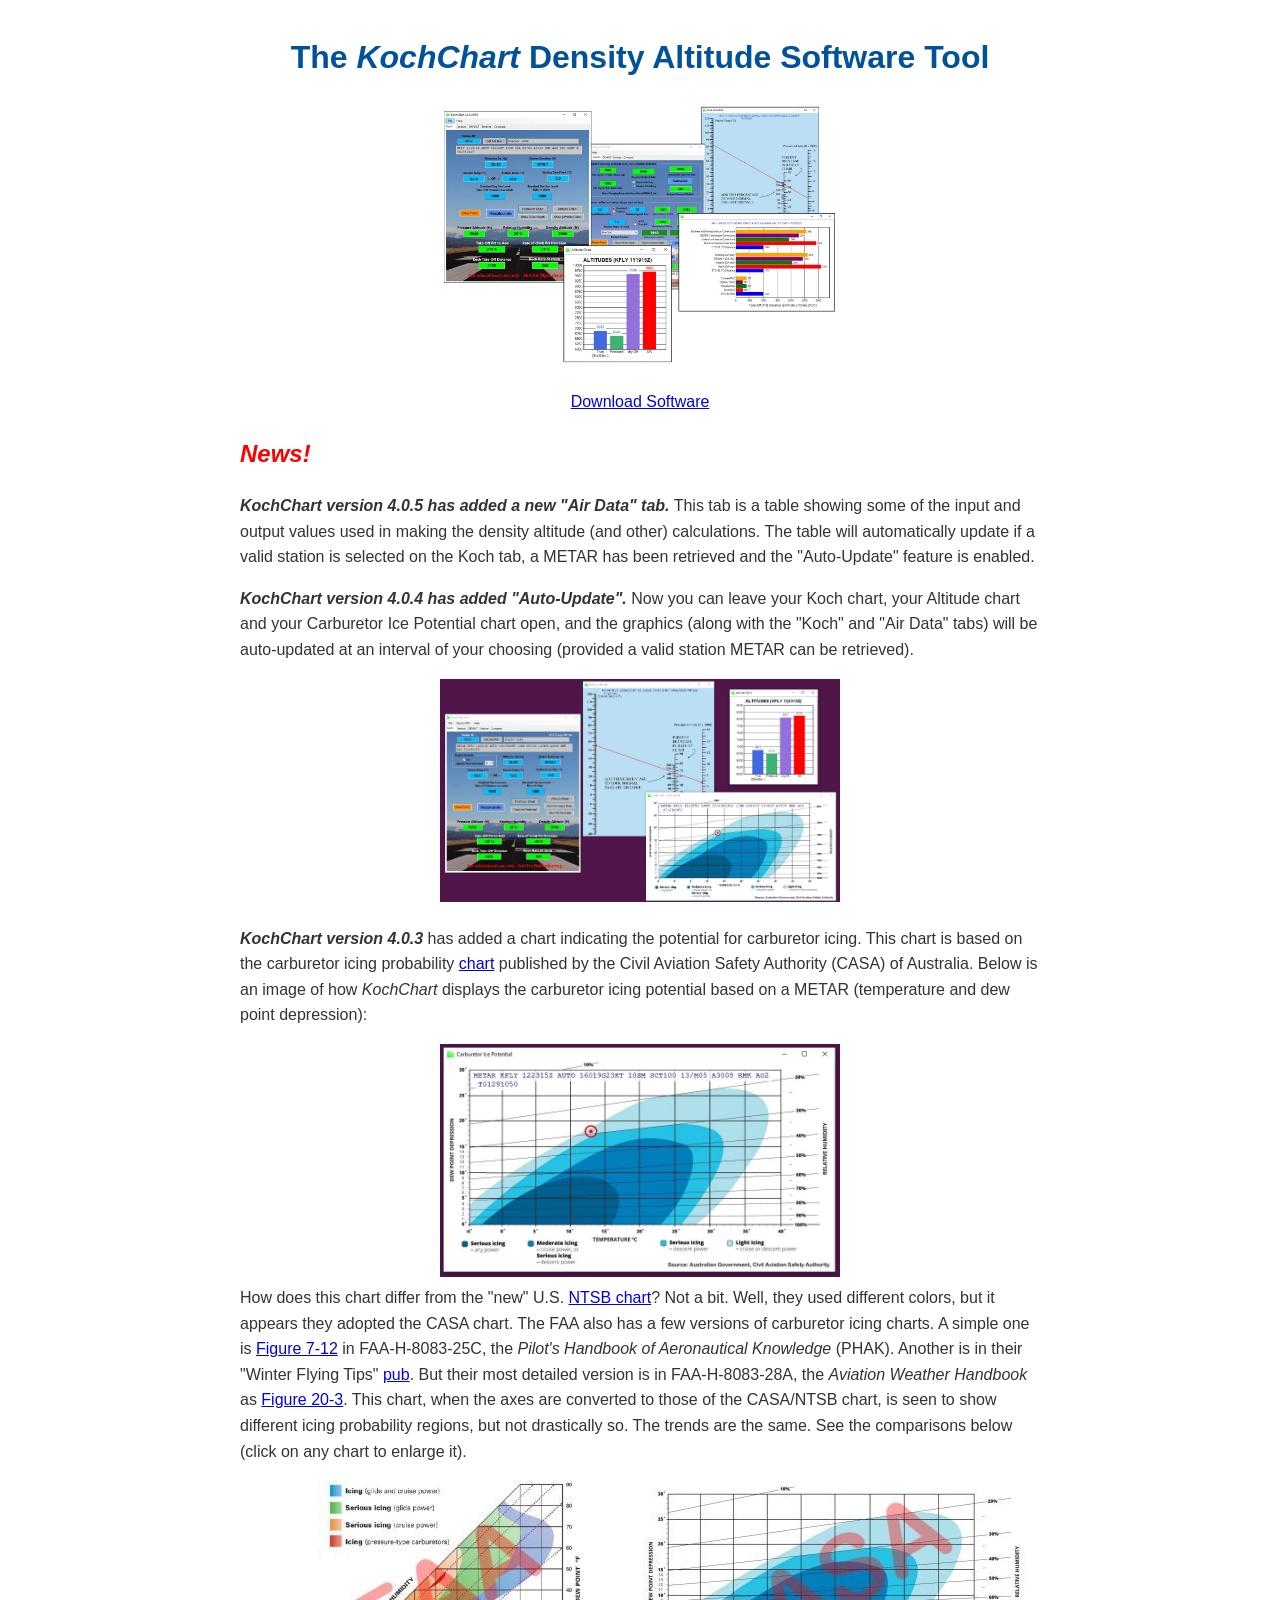
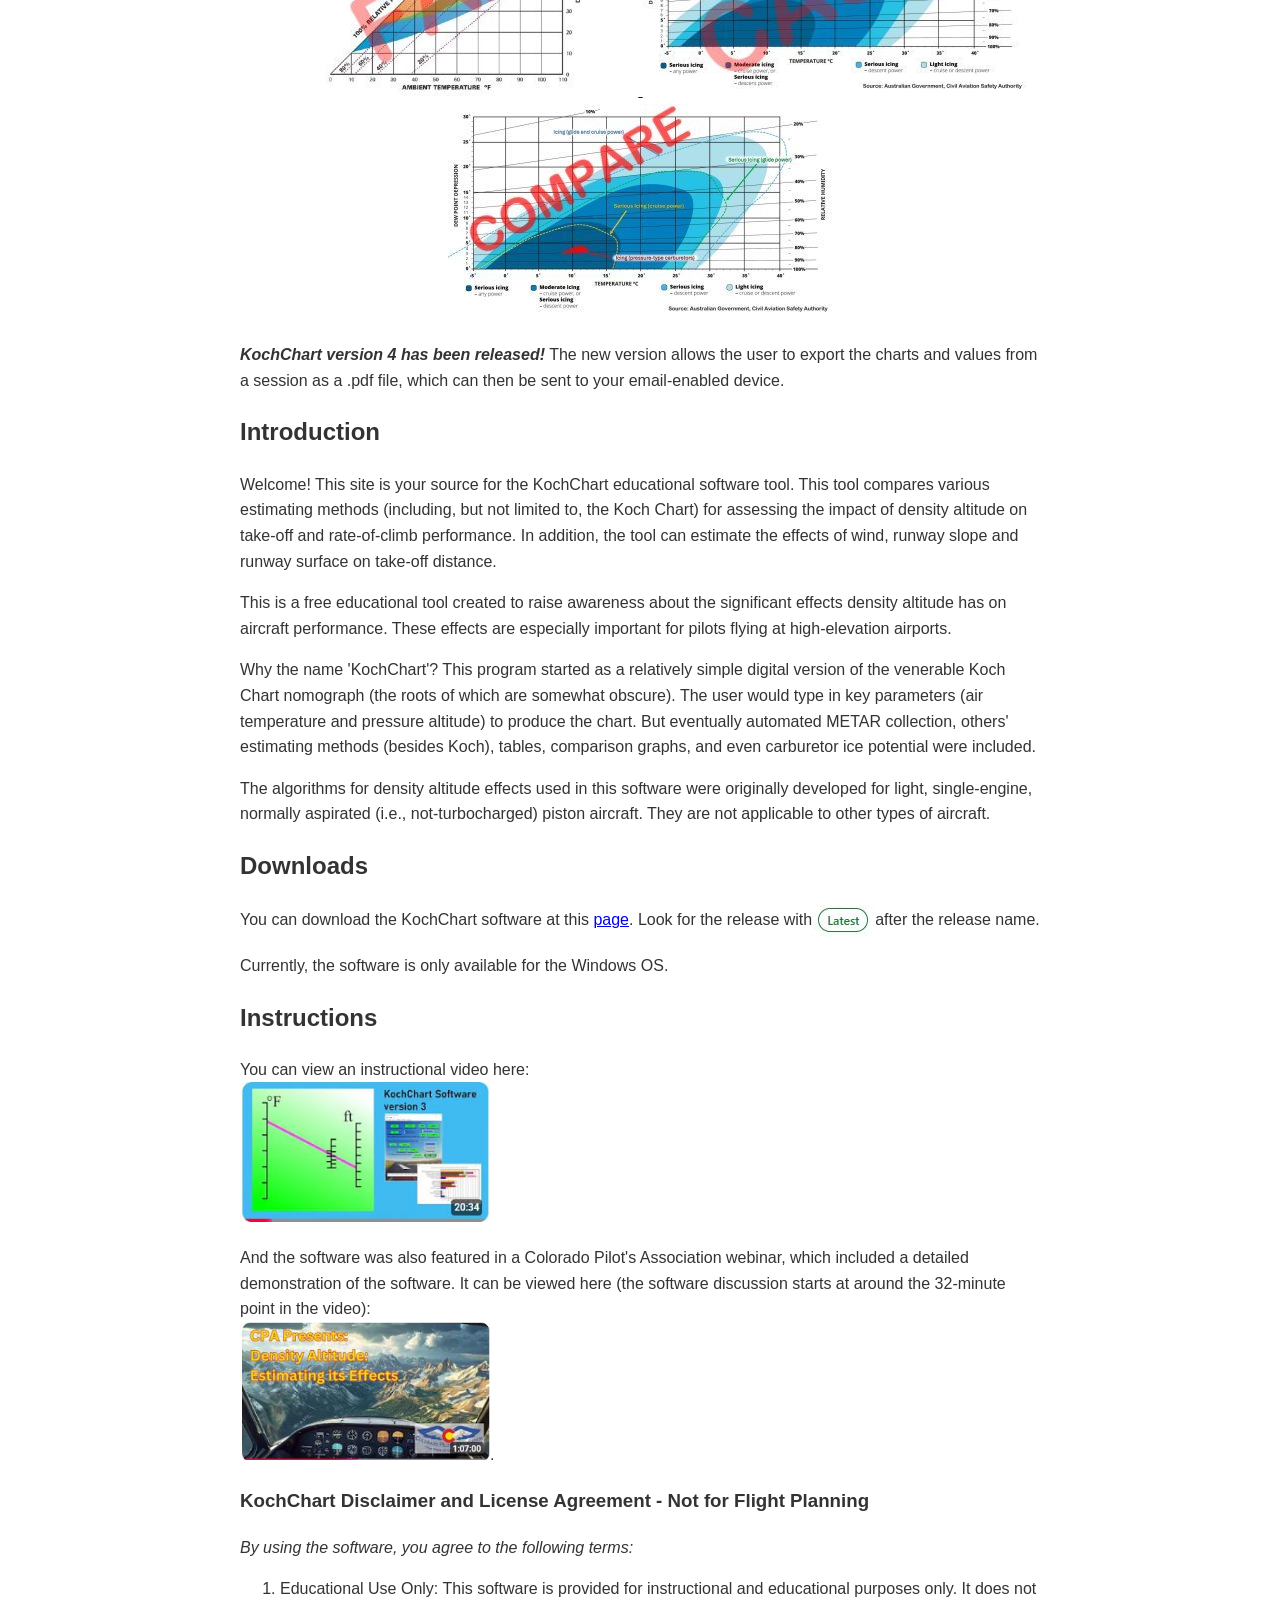
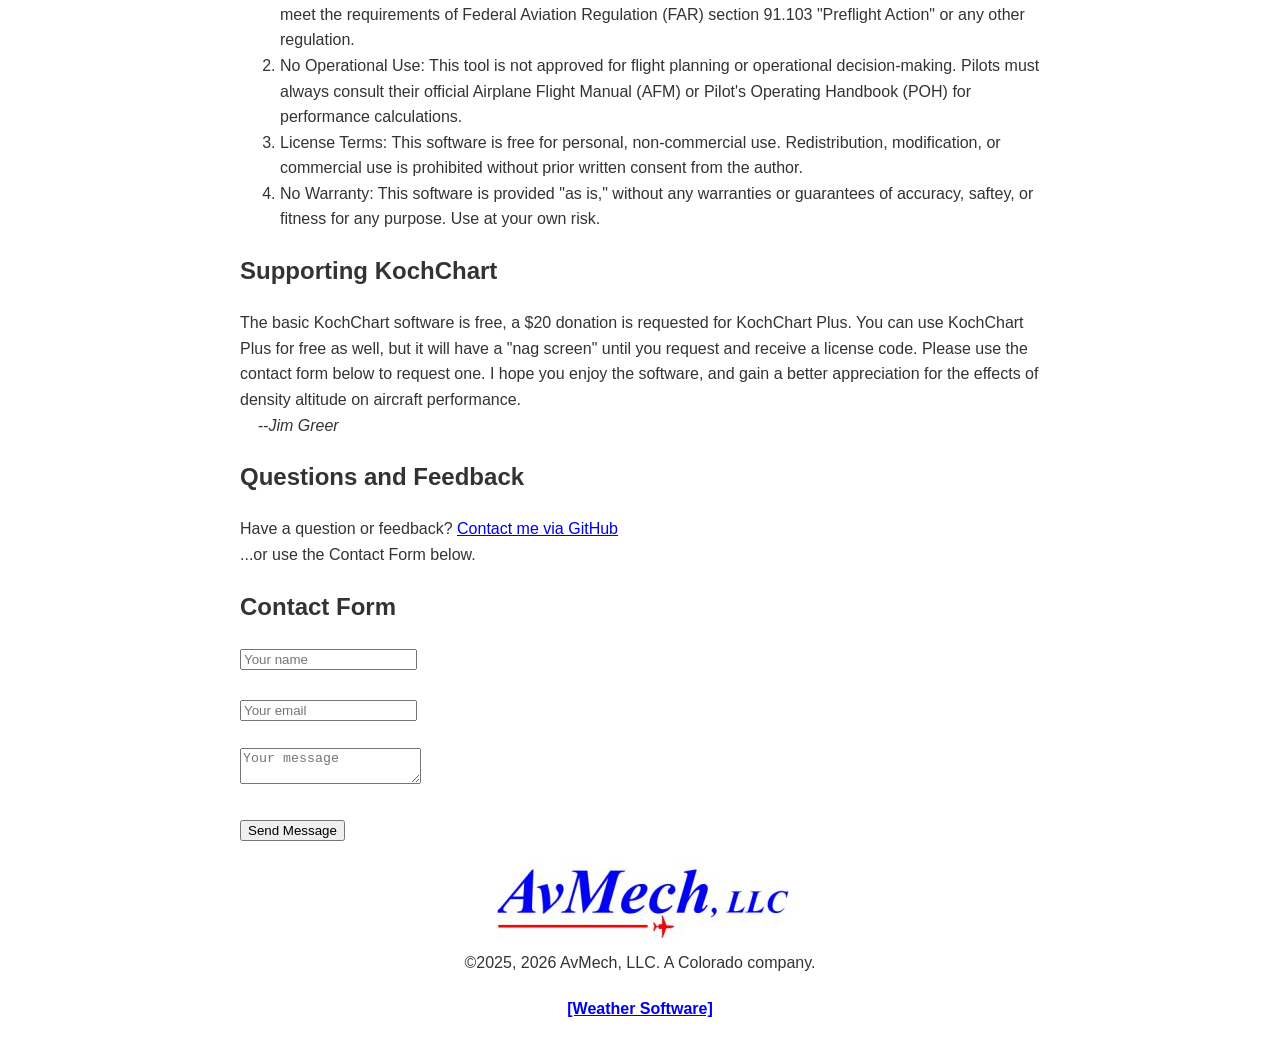
==== index.html @ 33328564 "adding KochChart Plus registration features" ====
<!DOCTYPE html>
<html lang="en">
<head>
    <meta charset="UTF-8" />
    <meta name="viewport" content="width=device-width, initial-scale=1.0" />
    <meta name="description" content="A free software tool for estimating the impact of density altitude on aircraft performance.
          Includes a density altitude calculator." />
    <meta name="keywords" content="Koch Chart, kochchart, density altitude calculator, free software, Imeson, Embree, density altitude, takeoff distance,
          aircraft performance, aviation calculator, general aviation, single engine aircraft, pilot tools, hot and high airports,
          takeoff performance, carburetor icing, carburetor ice" />
    <meta name="author" content="James Greer" />

    <!-- to fix Google not indexing this page -->
    <link rel="canonical" href="https://kochchart.com/" />
    <title>KochChart - A Density Altitude Awareness Tool</title>

    <!-- Open Graph for social media previews -->
    <meta property="og:title" content="KochChart - A Density Altitude Awareness Tool" />
    <meta property="og:description" content="A free software tool for estimating the impact of density altitude on aircraft performance." />
    <meta property="og:image" content="https://kochchart.com/kochchart-preview.png" />
    <meta property="og:url" content="https://kochchart.com" />
    <meta property="og:type" content="website" />

    <!-- Favicon (optional) -->
    <link rel="icon" href="icon/favicon.ico" type="image/x-icon" />

    <!-- Optional: Twitter Card (if sharing to Twitter/X) -->
    <meta name="twitter:card" content="summary_large_image" />
    <meta name="twitter:title" content="KochChart - A Density Altitude Awareness Tool" />
    <meta name="twitter:description" content="A free software tool for estimating the impact of density altitude on aircraft performance." />
    <meta name="twitter:image" content="https://kochchart.com/kochchart-preview.png" />

    <style>
        body {
            font-family: Arial, sans-serif;
            line-height: 1.6;
            max-width: 800px;
            margin: 2em auto;
            padding: 0 1em;
            color: #333;
        }

        h1 {
            color: #00529B;
        }
    </style>

    <style>
        .news {
            color: red;
        }
    </style>
</head>


<!-- <link rel="stylesheet" href="style.css" /> -->

<body>

    <div style="text-align:center;">
        <h1>The <i>KochChart</i> Density Altitude Software Tool</h1>
    </div>

    <div style="text-align:center;">
        <img src="images/kochBanner.JPG" style="width: 400px;" /><br />
        <p><a href="#downloads">Download Software</a></p>
        </div>

        <h2 class="news"><em>News!</em></h2>

        <p>
            <b><em>KochChart version 4.0.5 has added a new "Air Data" tab.</em></b> This tab is a table showing some of the input and output
            values used in making the density altitude (and other) calculations. The table will automatically update if a valid station
            is selected on the Koch tab, a METAR has been retrieved and the "Auto-Update" feature is enabled.
        </p>

        <p>
            <b><em>KochChart version 4.0.4 has added "Auto-Update".</em></b> Now you can leave your Koch chart, your Altitude chart
            and your Carburetor Ice Potential chart open, and the graphics (along with the "Koch" and "Air Data" tabs) will be auto-updated at an
            interval of your choosing (provided a valid station METAR can be retrieved).
        </p>
        <div style="text-align:center;">
            <img src="images/auto_update.JPG" style="width: 400px;" />
        </div>

        <p>
            <b><em>KochChart version 4.0.3</em></b> has added a chart indicating the potential for carburetor icing. This chart
            is based on the carburetor icing probability
            <a href="https://www.casa.gov.au/sites/default/files/2022-10/carburettor-icing-probability-chart.pdf" target="_blank" rel="noopener noreferrer">chart</a>
            published by the Civil Aviation Safety Authority (CASA) of Australia. Below is an image of how <i>KochChart</i> displays
            the carburetor icing potential based on a METAR (temperature and dew point depression):
            <div style="text-align:center;">
                <a href="images/carb_ice.JPG" target="_blank" rel="noopener noreferrer">
                    <img src="images/carb_ice.JPG" style="width: 400px;"></a> 
            </div>
                How does this chart differ from the "new" U.S.
                <a href="docs/NTSB_icing_chart.PDF" target="_blank" rel="noopener noreferrer">NTSB chart</a>?
                Not a bit. Well, they used different colors, but it appears they adopted the CASA chart.

                The FAA also has a few versions of carburetor icing charts. A simple one is
                <a href="https://www.faa.gov/sites/faa.gov/files/09_phak_ch7.pdf#page=10" target="_blank">Figure 7-12</a> in
                FAA-H-8083-25C, the
                <i>Pilot's Handbook of Aeronautical Knowledge</i> (PHAK).
                Another is in their "Winter Flying Tips"
                <a href="https://www.faasafety.gov/files/events/GL/GL09/2018/GL0985130/P-8740-24.pdf#page=5" target="_blank">pub</a>. But their most detailed version is in
                FAA-H-8083-28A, the <i>Aviation Weather Handbook</i> as
                <a href="https://www.faa.gov/sites/faa.gov/files/FAA-H-8083-28A_FAA_Web.pdf#page=257" target="_blank">Figure&nbsp20-3</a>.
                This chart, when the axes are converted to those of the CASA/NTSB chart, is seen to show different icing probability regions,
                but not drastically so. The trends are the same. See the comparisons below (click on any chart to enlarge it).
</p>
        <p>
            <div style="text-align:center;">
                <a href="images/FAA_only.JPG" target="_blank" rel="noopener noreferrer">
                    <img src="images/FAA_only_thumbnail.JPG" />
                </a>
                <a href="images/CASA_only.JPG" target="_blank" rel="noopener noreferrer">
                    <img src="images/CASA_only_thumbnail.JPG" />
                </a>
                <a href="images/compare_CASA_FAA.JPG" target="_blank" rel="noopener noreferrer">
                    <img src="images/compare_CASA_FAA_thumbnail.JPG" />
                </a>
            </div>
        </p>

        <p>
            <b><em>KochChart version 4 has been released!</em></b> The new version allows the
            user to export the charts and values from a session as a .pdf file, which
            can then be sent to your email-enabled device.
        </p>


        <h2>Introduction</h2>
        <p>
            Welcome! This site is your source for the KochChart educational software
            tool. This tool compares various estimating methods (including,
            but not limited to, the Koch Chart) for assessing the impact of
            density altitude on take-off and rate-of-climb performance. In
            addition, the tool can estimate the effects of wind, runway slope
            and runway surface on take-off distance.
        </p>

        <p>
            This is a free educational tool created
            to raise awareness about the significant effects density altitude
            has on aircraft performance. These effects are especially important for pilots flying
            at high-elevation airports.
        </p>

        <p>
            Why the name 'KochChart'? This program started as a relatively simple digital version
            of the venerable Koch Chart nomograph (the roots of which are somewhat obscure).
            The user would type in key parameters (air temperature and pressure altitude) to produce the chart.
            But eventually automated METAR collection, others' estimating methods (besides Koch), tables,
            comparison graphs, and even carburetor ice potential were included.
        </p>

        <p>
            The algorithms for density altitude effects used in this software were originally developed for
            light, single-engine, normally aspirated (i.e., not-turbocharged) piston aircraft.
            They are not applicable to other types of aircraft.
        </p>

        <h2 id="downloads">Downloads</h2>
        <p>
            You can download the KochChart software at this
            <a href="https://github.com/MtnFlyer83/AppBinaries/releases">page</a>.
            Look for the release with<img src="images/latest.JPG" alt="Latest badge" style="vertical-align: middle;" />after the release name.
        </p>

        <p>
            Currently, the software is only available for the Windows OS.
        </p>

        <h2>Instructions</h2>
        <p>
            You can view an instructional video here:<br />
            <a href="https://youtu.be/OBvDZg4hQv8?si=x8TyILi7wFeoCGdb"><img src="images/video.JPG" style="width: 250px;" /></a>
        </p>
        <p>
            And the software was also featured in a Colorado Pilot's Association webinar, which included a detailed demonstration of the software. It
            can be viewed here (the software discussion starts at around the 32-minute point in the video):<br />
            <a href="https://youtu.be/Aq4ocgXxLfE?si=XUJU1lLleE8Bk-Pn"><img src="images/CPA_presents.JPG" style="width: 250px;" /></a>.<br />

        </p>


        <p>
            <h3>KochChart Disclaimer and License Agreement - Not for Flight Planning</h3>
            <i>By using the software, you agree to the following terms:</i>
            <ol>
                <li>
                    Educational Use Only: This software is provided for instructional
                    and educational purposes only. It does not meet the requirements
                    of Federal Aviation Regulation (FAR) section 91.103 "Preflight
                    Action" or any other regulation.
                </li>
                <li>
                    No Operational Use: This tool is not approved for flight planning
                    or operational decision-making. Pilots must always consult
                    their official Airplane Flight Manual (AFM) or Pilot's Operating
                    Handbook (POH) for performance calculations.
                </li>
                <li>
                    License Terms: This software is free for personal, non-commercial
                    use. Redistribution, modification, or commercial use is prohibited
                    without prior written consent from the author.
                </li>
                <li>
                    No Warranty: This software is provided "as is," without any
                    warranties or guarantees of accuracy, saftey, or fitness for any
                    purpose. Use at your own risk.
                </li>
            </ol>
        </p>

        <h2>Supporting KochChart</h2>
        <p>
            The basic KochChart software is free, a $20 donation is requested for KochChart Plus. You
            can use KochChart Plus for free as well, but it will have a "nag screen" until you request and
            receive a license code. Please use the contact form below to request one. 
            I hope you enjoy the software, and gain
            a better appreciation for the effects of density altitude on aircraft performance. <br />
            &nbsp;&nbsp;&nbsp; <i>--Jim&nbsp;Greer</i>
        </p>


        <h2>Questions and Feedback</h2>
        <p>
            Have a question or feedback?
            <a href="https://github.com/MtnFlyer83/kochchart.com/issues/new?template=contact.yml">Contact me via GitHub</a><br />
            ...or use the Contact Form below.
        </p>

        <h2 id="contact-form">Contact Form</h2>
        <form action="https://formsubmit.co/502a5b42a8247ab408dc95f580955a1b" method="POST">
            <input type="hidden" name="_captcha" value="true">
            <input type="text" name="name" placeholder="Your name" required><br><br>
            <input type="email" name="email" placeholder="Your email" required><br><br>
            <textarea name="message" placeholder="Your message" required></textarea><br><br>
            <button type="submit">Send Message</button>
        </form>

        <p>
            <center> <img src="images/logo_small_no_words.jpg" /> </center>
            <center> &copy;2025, 2026 AvMech, LLC. A Colorado company. </center>
            <center> <h4><a href="https://github.com/MtnFlyer83/AppBinaries-OpenUp/releases">[Weather Software]</a></h4> </center>
        </p>



</body>
</html>
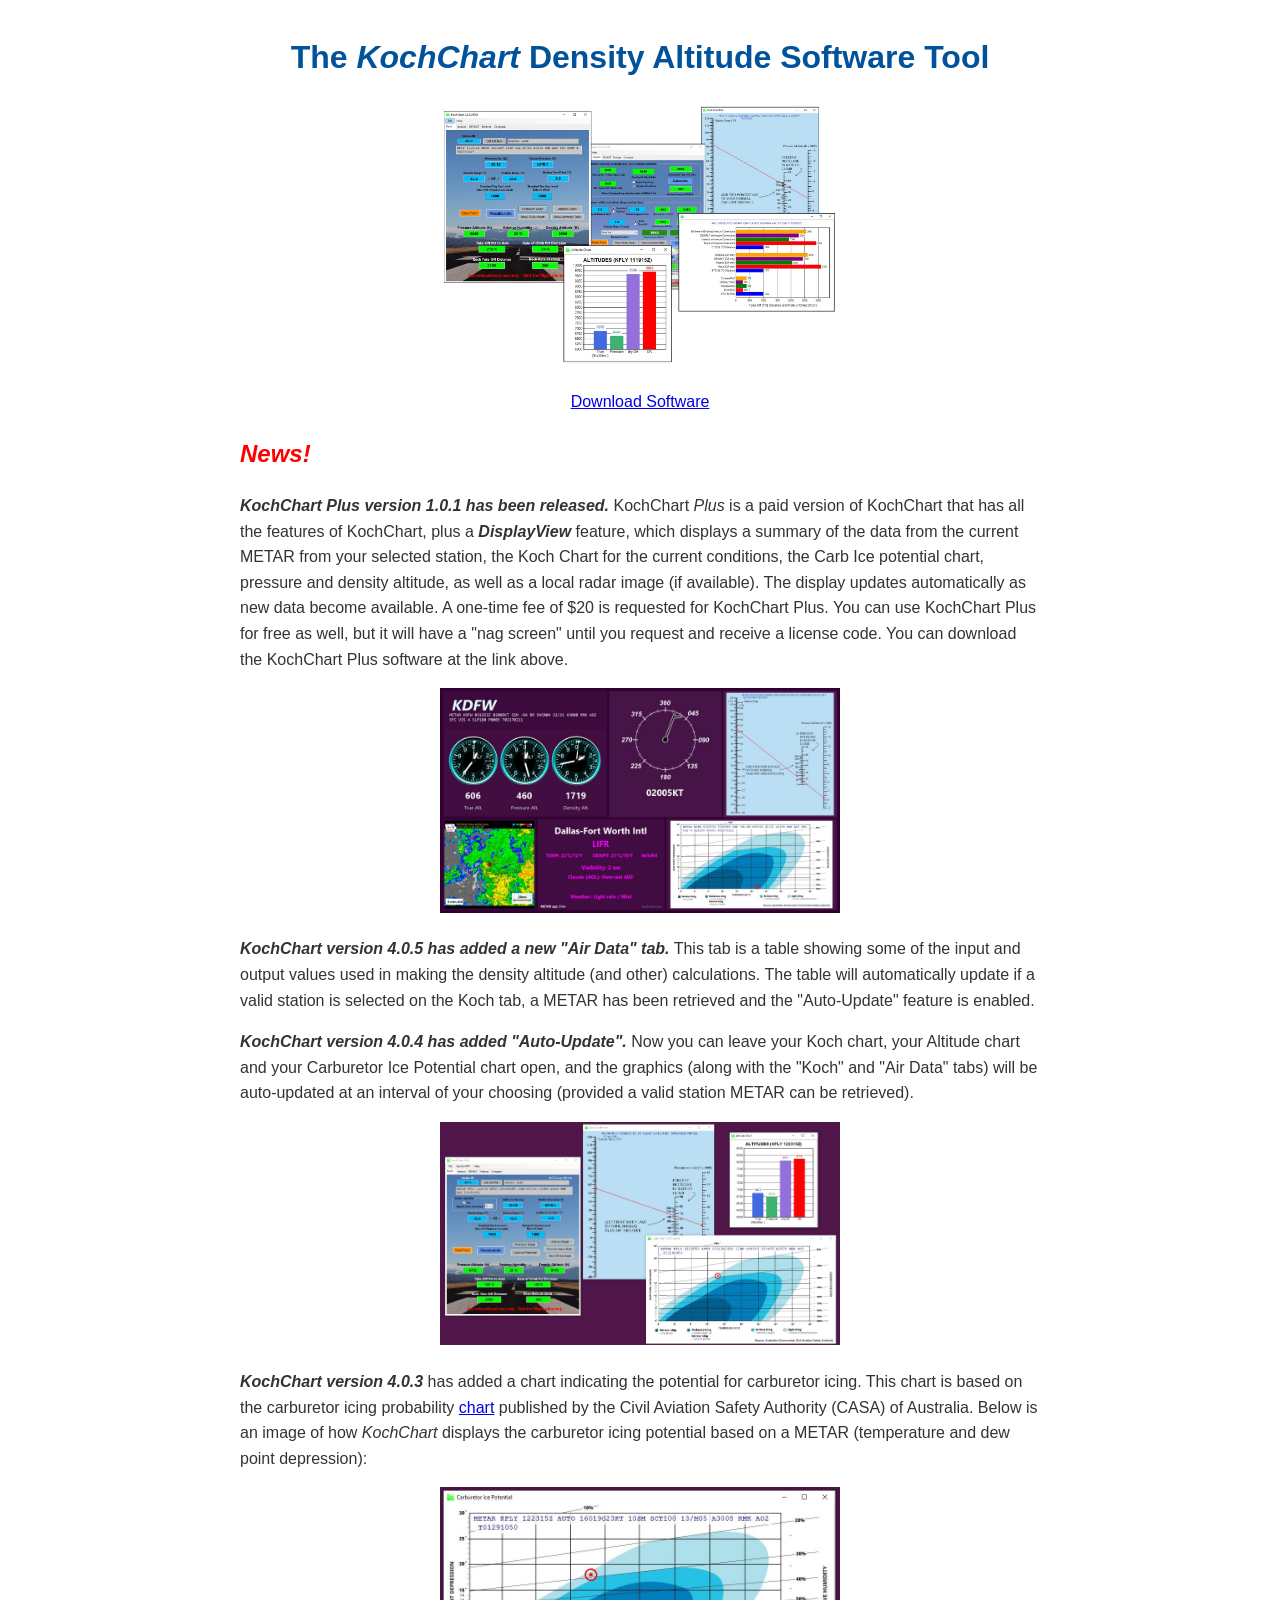
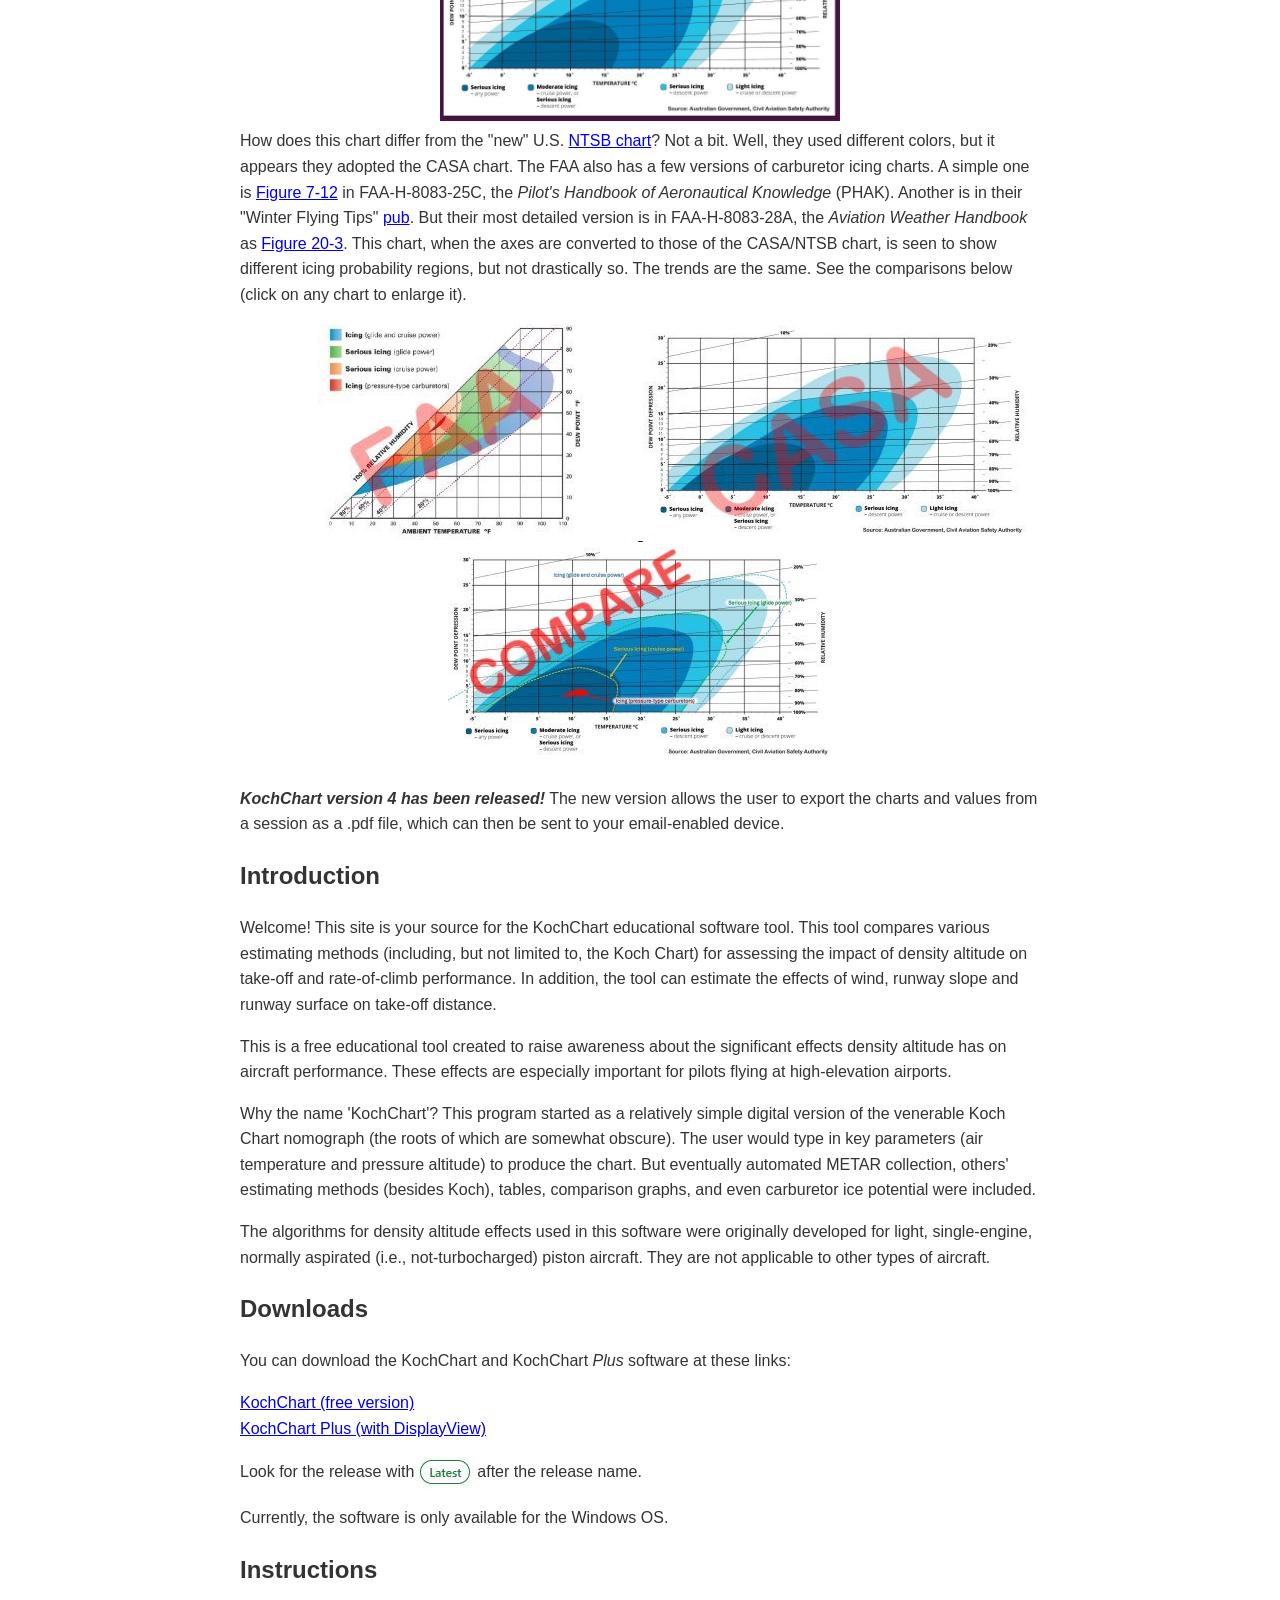
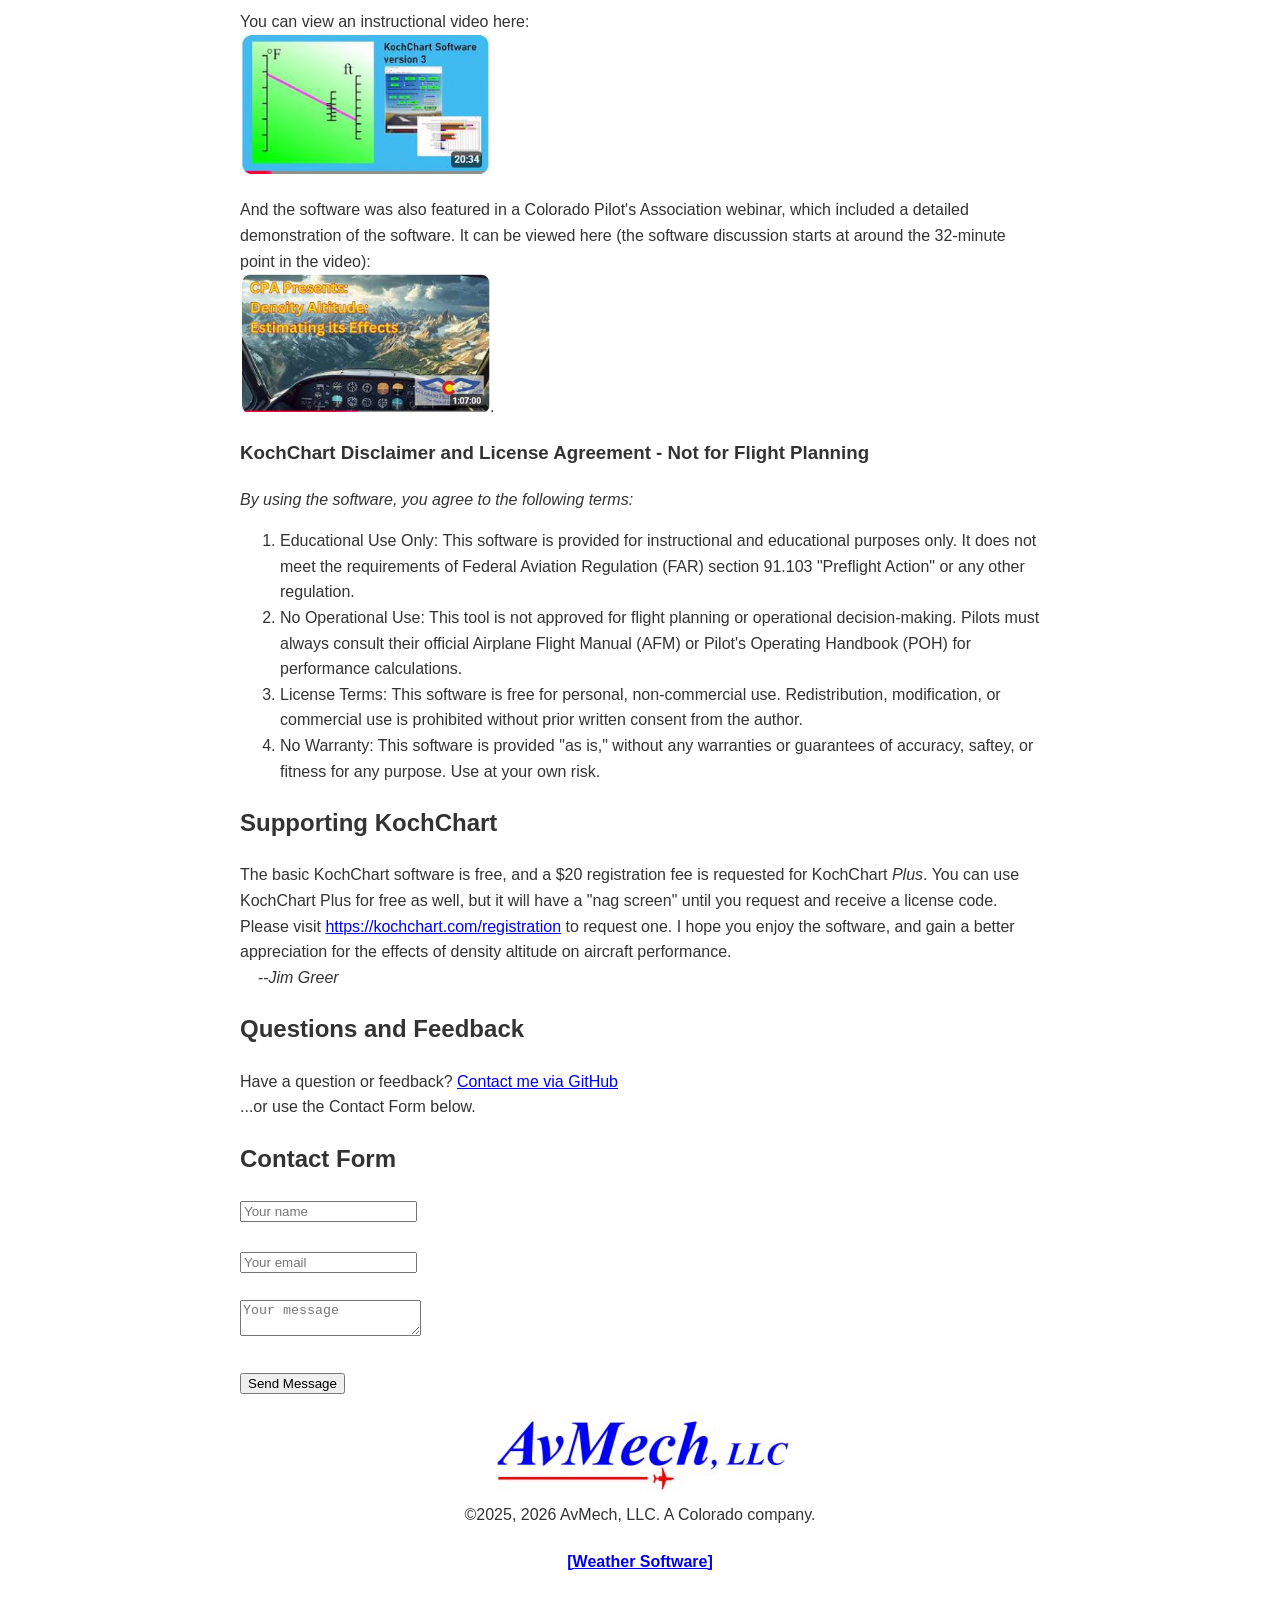
==== commit 735c8c9a: "making modifications for KochChart Plus" ====
--- a/index.html
+++ b/index.html
@@ -64,187 +64,210 @@
     <div style="text-align:center;">
         <img src="images/kochBanner.JPG" style="width: 400px;" /><br />
         <p><a href="#downloads">Download Software</a></p>
+    </div>
+
+    <h2 class="news"><em>News!</em></h2>
+
+    <p>
+        <b><em>KochChart Plus version 1.0.1 has been released.</em></b> KochChart <em>Plus</em> is a paid version of KochChart that
+        has all the features of KochChart, plus a <b><em>DisplayView</em></b> feature, which displays a summary of the data from the current
+        METAR from your selected station, the Koch Chart for
+        the current conditions, the Carb Ice potential chart, pressure and density altitude, as well
+        as a local radar image (if available). The display updates automatically as new data become available.
+        A one-time fee of $20 is requested for KochChart Plus. You can use KochChart Plus for free as well,
+        but it will have a "nag screen" until you request and receive a license code. You can download the KochChart Plus software at the link
+        above.
+    </p>
+
+    <div style="text-align:center;">
+        <a href="images/DisplayView.JPG" target="_blank" rel="noopener noreferrer">
+            <img src="images/DisplayView.JPG" style="width: 400px;">
+        </a>
+    </div>
+
+    <p>
+        <b><em>KochChart version 4.0.5 has added a new "Air Data" tab.</em></b> This tab is a table showing some of the input and output
+        values used in making the density altitude (and other) calculations. The table will automatically update if a valid station
+        is selected on the Koch tab, a METAR has been retrieved and the "Auto-Update" feature is enabled.
+    </p>
+
+    <p>
+        <b><em>KochChart version 4.0.4 has added "Auto-Update".</em></b> Now you can leave your Koch chart, your Altitude chart
+        and your Carburetor Ice Potential chart open, and the graphics (along with the "Koch" and "Air Data" tabs) will be auto-updated at an
+        interval of your choosing (provided a valid station METAR can be retrieved).
+    </p>
+    <div style="text-align:center;">
+        <a href="images/auto_update.JPG" target="_blank" rel="noopener noreferrer">
+            <img src="images/auto_update.JPG" style="width: 400px;">
+        </a>
+    </div>
+
+    <p>
+        <b><em>KochChart version 4.0.3</em></b> has added a chart indicating the potential for carburetor icing. This chart
+        is based on the carburetor icing probability
+        <a href="https://www.casa.gov.au/sites/default/files/2022-10/carburettor-icing-probability-chart.pdf" target="_blank" rel="noopener noreferrer">chart</a>
+        published by the Civil Aviation Safety Authority (CASA) of Australia. Below is an image of how <i>KochChart</i> displays
+        the carburetor icing potential based on a METAR (temperature and dew point depression):
+        <div style="text-align:center;">
+            <a href="images/carb_ice.JPG" target="_blank" rel="noopener noreferrer">
+                <img src="images/carb_ice.JPG" style="width: 400px;">
+            </a>
         </div>
-
-        <h2 class="news"><em>News!</em></h2>
-
-        <p>
-            <b><em>KochChart version 4.0.5 has added a new "Air Data" tab.</em></b> This tab is a table showing some of the input and output
-            values used in making the density altitude (and other) calculations. The table will automatically update if a valid station
-            is selected on the Koch tab, a METAR has been retrieved and the "Auto-Update" feature is enabled.
-        </p>
-
-        <p>
-            <b><em>KochChart version 4.0.4 has added "Auto-Update".</em></b> Now you can leave your Koch chart, your Altitude chart
-            and your Carburetor Ice Potential chart open, and the graphics (along with the "Koch" and "Air Data" tabs) will be auto-updated at an
-            interval of your choosing (provided a valid station METAR can be retrieved).
-        </p>
+        How does this chart differ from the "new" U.S.
+        <a href="docs/NTSB_icing_chart.PDF" target="_blank" rel="noopener noreferrer">NTSB chart</a>?
+        Not a bit. Well, they used different colors, but it appears they adopted the CASA chart.
+
+        The FAA also has a few versions of carburetor icing charts. A simple one is
+        <a href="https://www.faa.gov/sites/faa.gov/files/09_phak_ch7.pdf#page=10" target="_blank">Figure 7-12</a> in
+        FAA-H-8083-25C, the
+        <i>Pilot's Handbook of Aeronautical Knowledge</i> (PHAK).
+        Another is in their "Winter Flying Tips"
+        <a href="https://www.faasafety.gov/files/events/GL/GL09/2018/GL0985130/P-8740-24.pdf#page=5" target="_blank">pub</a>. But their most detailed version is in
+        FAA-H-8083-28A, the <i>Aviation Weather Handbook</i> as
+        <a href="https://www.faa.gov/sites/faa.gov/files/FAA-H-8083-28A_FAA_Web.pdf#page=257" target="_blank">Figure&nbsp20-3</a>.
+        This chart, when the axes are converted to those of the CASA/NTSB chart, is seen to show different icing probability regions,
+        but not drastically so. The trends are the same. See the comparisons below (click on any chart to enlarge it).
+    </p>
+    <p>
         <div style="text-align:center;">
-            <img src="images/auto_update.JPG" style="width: 400px;" />
+            <a href="images/FAA_only.JPG" target="_blank" rel="noopener noreferrer">
+                <img src="images/FAA_only_thumbnail.JPG" />
+            </a>
+            <a href="images/CASA_only.JPG" target="_blank" rel="noopener noreferrer">
+                <img src="images/CASA_only_thumbnail.JPG" />
+            </a>
+            <a href="images/compare_CASA_FAA.JPG" target="_blank" rel="noopener noreferrer">
+                <img src="images/compare_CASA_FAA_thumbnail.JPG" />
+            </a>
         </div>
-
-        <p>
-            <b><em>KochChart version 4.0.3</em></b> has added a chart indicating the potential for carburetor icing. This chart
-            is based on the carburetor icing probability
-            <a href="https://www.casa.gov.au/sites/default/files/2022-10/carburettor-icing-probability-chart.pdf" target="_blank" rel="noopener noreferrer">chart</a>
-            published by the Civil Aviation Safety Authority (CASA) of Australia. Below is an image of how <i>KochChart</i> displays
-            the carburetor icing potential based on a METAR (temperature and dew point depression):
-            <div style="text-align:center;">
-                <a href="images/carb_ice.JPG" target="_blank" rel="noopener noreferrer">
-                    <img src="images/carb_ice.JPG" style="width: 400px;"></a> 
-            </div>
-                How does this chart differ from the "new" U.S.
-                <a href="docs/NTSB_icing_chart.PDF" target="_blank" rel="noopener noreferrer">NTSB chart</a>?
-                Not a bit. Well, they used different colors, but it appears they adopted the CASA chart.
-
-                The FAA also has a few versions of carburetor icing charts. A simple one is
-                <a href="https://www.faa.gov/sites/faa.gov/files/09_phak_ch7.pdf#page=10" target="_blank">Figure 7-12</a> in
-                FAA-H-8083-25C, the
-                <i>Pilot's Handbook of Aeronautical Knowledge</i> (PHAK).
-                Another is in their "Winter Flying Tips"
-                <a href="https://www.faasafety.gov/files/events/GL/GL09/2018/GL0985130/P-8740-24.pdf#page=5" target="_blank">pub</a>. But their most detailed version is in
-                FAA-H-8083-28A, the <i>Aviation Weather Handbook</i> as
-                <a href="https://www.faa.gov/sites/faa.gov/files/FAA-H-8083-28A_FAA_Web.pdf#page=257" target="_blank">Figure&nbsp20-3</a>.
-                This chart, when the axes are converted to those of the CASA/NTSB chart, is seen to show different icing probability regions,
-                but not drastically so. The trends are the same. See the comparisons below (click on any chart to enlarge it).
-</p>
-        <p>
-            <div style="text-align:center;">
-                <a href="images/FAA_only.JPG" target="_blank" rel="noopener noreferrer">
-                    <img src="images/FAA_only_thumbnail.JPG" />
-                </a>
-                <a href="images/CASA_only.JPG" target="_blank" rel="noopener noreferrer">
-                    <img src="images/CASA_only_thumbnail.JPG" />
-                </a>
-                <a href="images/compare_CASA_FAA.JPG" target="_blank" rel="noopener noreferrer">
-                    <img src="images/compare_CASA_FAA_thumbnail.JPG" />
-                </a>
-            </div>
-        </p>
-
-        <p>
-            <b><em>KochChart version 4 has been released!</em></b> The new version allows the
-            user to export the charts and values from a session as a .pdf file, which
-            can then be sent to your email-enabled device.
-        </p>
-
-
-        <h2>Introduction</h2>
-        <p>
-            Welcome! This site is your source for the KochChart educational software
-            tool. This tool compares various estimating methods (including,
-            but not limited to, the Koch Chart) for assessing the impact of
-            density altitude on take-off and rate-of-climb performance. In
-            addition, the tool can estimate the effects of wind, runway slope
-            and runway surface on take-off distance.
-        </p>
-
-        <p>
-            This is a free educational tool created
-            to raise awareness about the significant effects density altitude
-            has on aircraft performance. These effects are especially important for pilots flying
-            at high-elevation airports.
-        </p>
-
-        <p>
-            Why the name 'KochChart'? This program started as a relatively simple digital version
-            of the venerable Koch Chart nomograph (the roots of which are somewhat obscure).
-            The user would type in key parameters (air temperature and pressure altitude) to produce the chart.
-            But eventually automated METAR collection, others' estimating methods (besides Koch), tables,
-            comparison graphs, and even carburetor ice potential were included.
-        </p>
-
-        <p>
-            The algorithms for density altitude effects used in this software were originally developed for
-            light, single-engine, normally aspirated (i.e., not-turbocharged) piston aircraft.
-            They are not applicable to other types of aircraft.
-        </p>
-
-        <h2 id="downloads">Downloads</h2>
-        <p>
-            You can download the KochChart software at this
-            <a href="https://github.com/MtnFlyer83/AppBinaries/releases">page</a>.
-            Look for the release with<img src="images/latest.JPG" alt="Latest badge" style="vertical-align: middle;" />after the release name.
-        </p>
-
-        <p>
-            Currently, the software is only available for the Windows OS.
-        </p>
-
-        <h2>Instructions</h2>
-        <p>
-            You can view an instructional video here:<br />
-            <a href="https://youtu.be/OBvDZg4hQv8?si=x8TyILi7wFeoCGdb"><img src="images/video.JPG" style="width: 250px;" /></a>
-        </p>
-        <p>
-            And the software was also featured in a Colorado Pilot's Association webinar, which included a detailed demonstration of the software. It
-            can be viewed here (the software discussion starts at around the 32-minute point in the video):<br />
-            <a href="https://youtu.be/Aq4ocgXxLfE?si=XUJU1lLleE8Bk-Pn"><img src="images/CPA_presents.JPG" style="width: 250px;" /></a>.<br />
-
-        </p>
-
-
-        <p>
-            <h3>KochChart Disclaimer and License Agreement - Not for Flight Planning</h3>
-            <i>By using the software, you agree to the following terms:</i>
-            <ol>
-                <li>
-                    Educational Use Only: This software is provided for instructional
-                    and educational purposes only. It does not meet the requirements
-                    of Federal Aviation Regulation (FAR) section 91.103 "Preflight
-                    Action" or any other regulation.
-                </li>
-                <li>
-                    No Operational Use: This tool is not approved for flight planning
-                    or operational decision-making. Pilots must always consult
-                    their official Airplane Flight Manual (AFM) or Pilot's Operating
-                    Handbook (POH) for performance calculations.
-                </li>
-                <li>
-                    License Terms: This software is free for personal, non-commercial
-                    use. Redistribution, modification, or commercial use is prohibited
-                    without prior written consent from the author.
-                </li>
-                <li>
-                    No Warranty: This software is provided "as is," without any
-                    warranties or guarantees of accuracy, saftey, or fitness for any
-                    purpose. Use at your own risk.
-                </li>
-            </ol>
-        </p>
-
-        <h2>Supporting KochChart</h2>
-        <p>
-            The basic KochChart software is free, a $20 donation is requested for KochChart Plus. You
-            can use KochChart Plus for free as well, but it will have a "nag screen" until you request and
-            receive a license code. Please use the contact form below to request one. 
-            I hope you enjoy the software, and gain
-            a better appreciation for the effects of density altitude on aircraft performance. <br />
-            &nbsp;&nbsp;&nbsp; <i>--Jim&nbsp;Greer</i>
-        </p>
-
-
-        <h2>Questions and Feedback</h2>
-        <p>
-            Have a question or feedback?
-            <a href="https://github.com/MtnFlyer83/kochchart.com/issues/new?template=contact.yml">Contact me via GitHub</a><br />
-            ...or use the Contact Form below.
-        </p>
-
-        <h2 id="contact-form">Contact Form</h2>
-        <form action="https://formsubmit.co/502a5b42a8247ab408dc95f580955a1b" method="POST">
-            <input type="hidden" name="_captcha" value="true">
-            <input type="text" name="name" placeholder="Your name" required><br><br>
-            <input type="email" name="email" placeholder="Your email" required><br><br>
-            <textarea name="message" placeholder="Your message" required></textarea><br><br>
-            <button type="submit">Send Message</button>
-        </form>
-
-        <p>
-            <center> <img src="images/logo_small_no_words.jpg" /> </center>
-            <center> &copy;2025, 2026 AvMech, LLC. A Colorado company. </center>
-            <center> <h4><a href="https://github.com/MtnFlyer83/AppBinaries-OpenUp/releases">[Weather Software]</a></h4> </center>
-        </p>
+    </p>
+
+    <p>
+        <b><em>KochChart version 4 has been released!</em></b> The new version allows the
+        user to export the charts and values from a session as a .pdf file, which
+        can then be sent to your email-enabled device.
+    </p>
+
+
+    <h2>Introduction</h2>
+    <p>
+        Welcome! This site is your source for the KochChart educational software
+        tool. This tool compares various estimating methods (including,
+        but not limited to, the Koch Chart) for assessing the impact of
+        density altitude on take-off and rate-of-climb performance. In
+        addition, the tool can estimate the effects of wind, runway slope
+        and runway surface on take-off distance.
+    </p>
+
+    <p>
+        This is a free educational tool created
+        to raise awareness about the significant effects density altitude
+        has on aircraft performance. These effects are especially important for pilots flying
+        at high-elevation airports.
+    </p>
+
+    <p>
+        Why the name 'KochChart'? This program started as a relatively simple digital version
+        of the venerable Koch Chart nomograph (the roots of which are somewhat obscure).
+        The user would type in key parameters (air temperature and pressure altitude) to produce the chart.
+        But eventually automated METAR collection, others' estimating methods (besides Koch), tables,
+        comparison graphs, and even carburetor ice potential were included.
+    </p>
+
+    <p>
+        The algorithms for density altitude effects used in this software were originally developed for
+        light, single-engine, normally aspirated (i.e., not-turbocharged) piston aircraft.
+        They are not applicable to other types of aircraft.
+    </p>
+
+    <h2 id="downloads">Downloads</h2>
+    <p>
+        You can download the KochChart and KochChart <em>Plus</em> software at these links:
+    <p>
+        <a href="https://github.com/MtnFlyer83/AppBinaries/releases">KochChart (free version)</a><br />
+        <a href="https://github.com/MtnFlyer83/KochChart-Plus/releases">KochChart Plus (with DisplayView)</a>
+    </p>
+    Look for the release with<img src="images/latest.JPG" alt="Latest badge" style="vertical-align: middle;" />after the release name.
+    </p>
+
+    <p>
+        Currently, the software is only available for the Windows OS.
+    </p>
+
+    <h2>Instructions</h2>
+    <p>
+        You can view an instructional video here:<br />
+        <a href="https://youtu.be/OBvDZg4hQv8?si=x8TyILi7wFeoCGdb"><img src="images/video.JPG" style="width: 250px;" /></a>
+    </p>
+    <p>
+        And the software was also featured in a Colorado Pilot's Association webinar, which included a detailed demonstration of the software. It
+        can be viewed here (the software discussion starts at around the 32-minute point in the video):<br />
+        <a href="https://youtu.be/Aq4ocgXxLfE?si=XUJU1lLleE8Bk-Pn"><img src="images/CPA_presents.JPG" style="width: 250px;" /></a>.<br />
+
+    </p>
+
+
+    <p>
+        <h3>KochChart Disclaimer and License Agreement - Not for Flight Planning</h3>
+        <i>By using the software, you agree to the following terms:</i>
+        <ol>
+            <li>
+                Educational Use Only: This software is provided for instructional
+                and educational purposes only. It does not meet the requirements
+                of Federal Aviation Regulation (FAR) section 91.103 "Preflight
+                Action" or any other regulation.
+            </li>
+            <li>
+                No Operational Use: This tool is not approved for flight planning
+                or operational decision-making. Pilots must always consult
+                their official Airplane Flight Manual (AFM) or Pilot's Operating
+                Handbook (POH) for performance calculations.
+            </li>
+            <li>
+                License Terms: This software is free for personal, non-commercial
+                use. Redistribution, modification, or commercial use is prohibited
+                without prior written consent from the author.
+            </li>
+            <li>
+                No Warranty: This software is provided "as is," without any
+                warranties or guarantees of accuracy, saftey, or fitness for any
+                purpose. Use at your own risk.
+            </li>
+        </ol>
+    </p>
+
+    <h2>Supporting KochChart</h2>
+    <p>
+        The basic KochChart software is free, and a $20 registration fee is requested for KochChart <em>Plus</em>. You
+        can use KochChart Plus for free as well, but it will have a "nag screen" until you request and
+        receive a license code. Please visit <A href="https://kochchart.com/registration">https://kochchart.com/registration</A> to request one.
+        I hope you enjoy the software, and gain
+        a better appreciation for the effects of density altitude on aircraft performance. <br />
+        &nbsp;&nbsp;&nbsp; <i>--Jim&nbsp;Greer</i>
+    </p>
+
+
+    <h2>Questions and Feedback</h2>
+    <p>
+        Have a question or feedback?
+        <a href="https://github.com/MtnFlyer83/kochchart.com/issues/new?template=contact.yml">Contact me via GitHub</a><br />
+        ...or use the Contact Form below.
+    </p>
+
+    <h2 id="contact-form">Contact Form</h2>
+    <form action="https://formsubmit.co/502a5b42a8247ab408dc95f580955a1b" method="POST">
+        <input type="hidden" name="_captcha" value="true">
+        <input type="text" name="name" placeholder="Your name" required><br><br>
+        <input type="email" name="email" placeholder="Your email" required><br><br>
+        <textarea name="message" placeholder="Your message" required></textarea><br><br>
+        <button type="submit">Send Message</button>
+    </form>
+
+    <p>
+        <center> <img src="images/logo_small_no_words.jpg" /> </center>
+        <center> &copy;2025, 2026 AvMech, LLC. A Colorado company. </center>
+        <center> <h4><a href="https://github.com/MtnFlyer83/AppBinaries-OpenUp/releases">[Weather Software]</a></h4> </center>
+    </p>
 
 
 
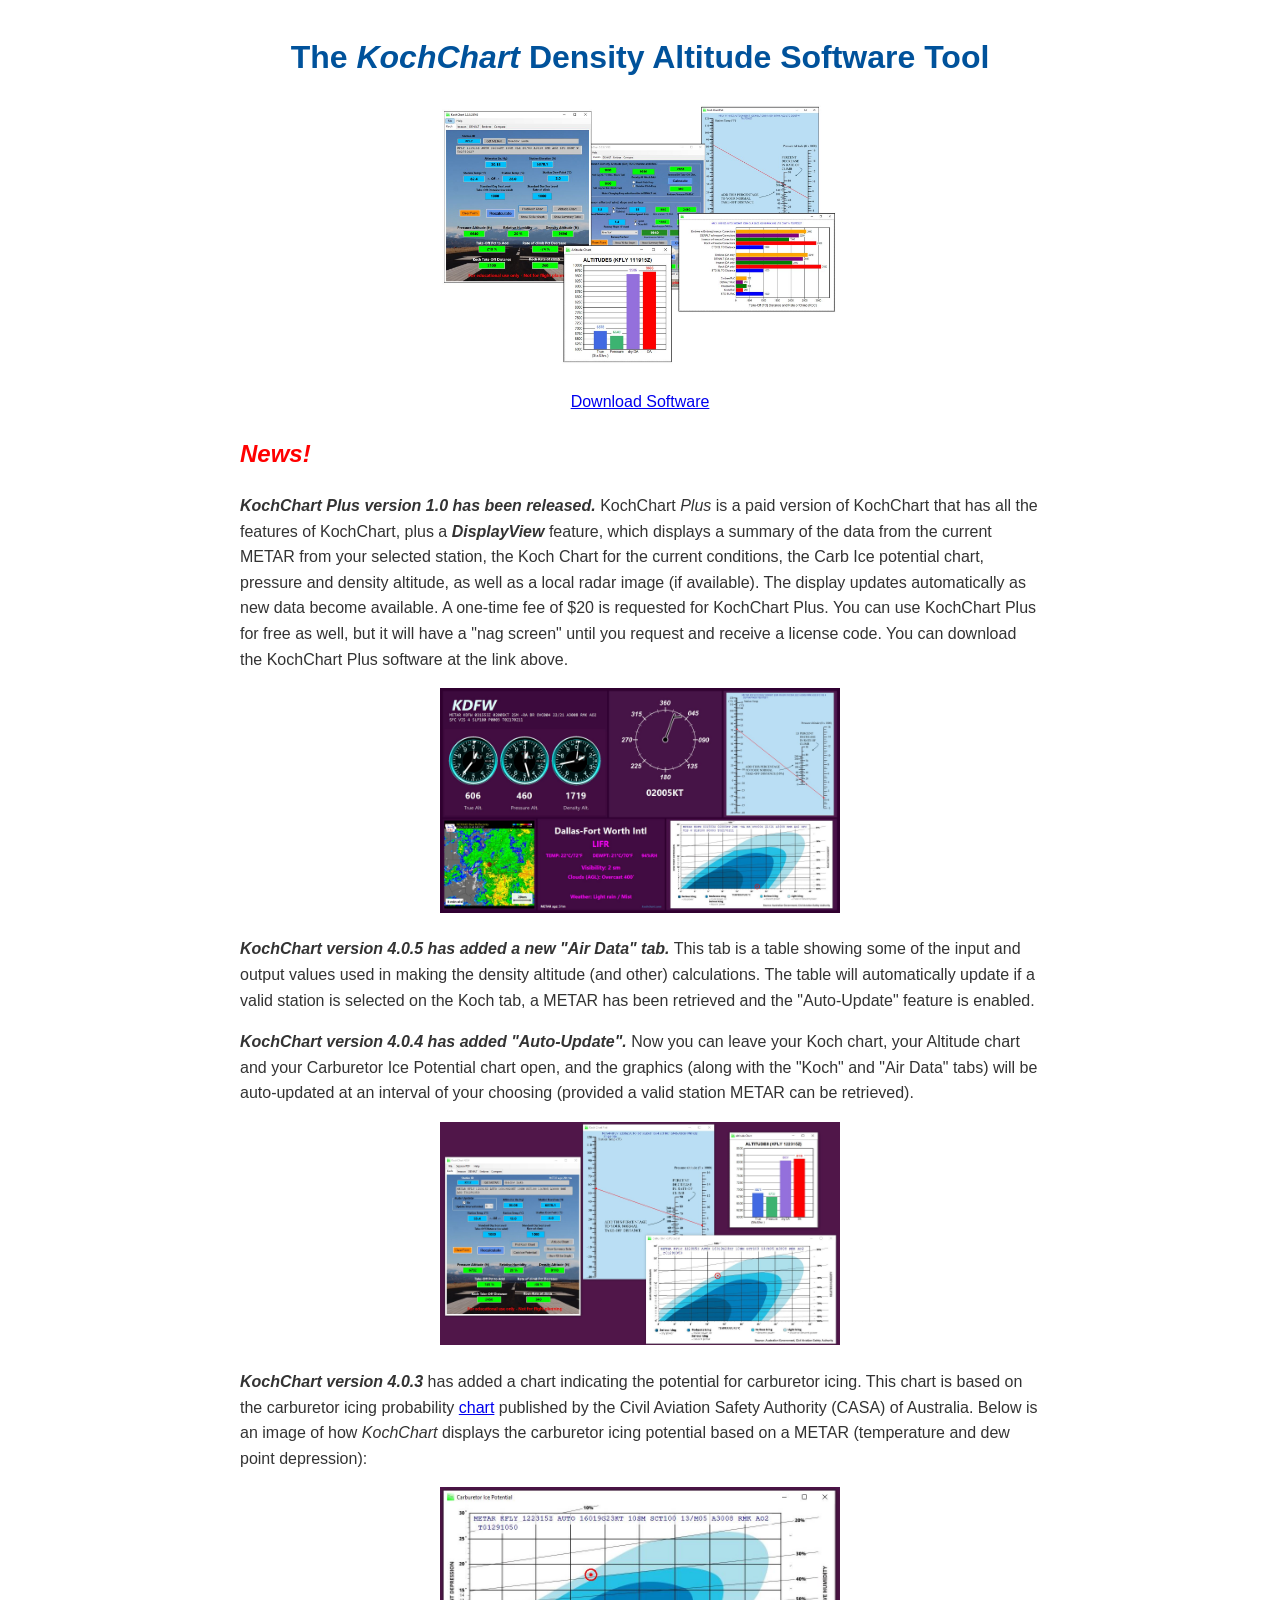
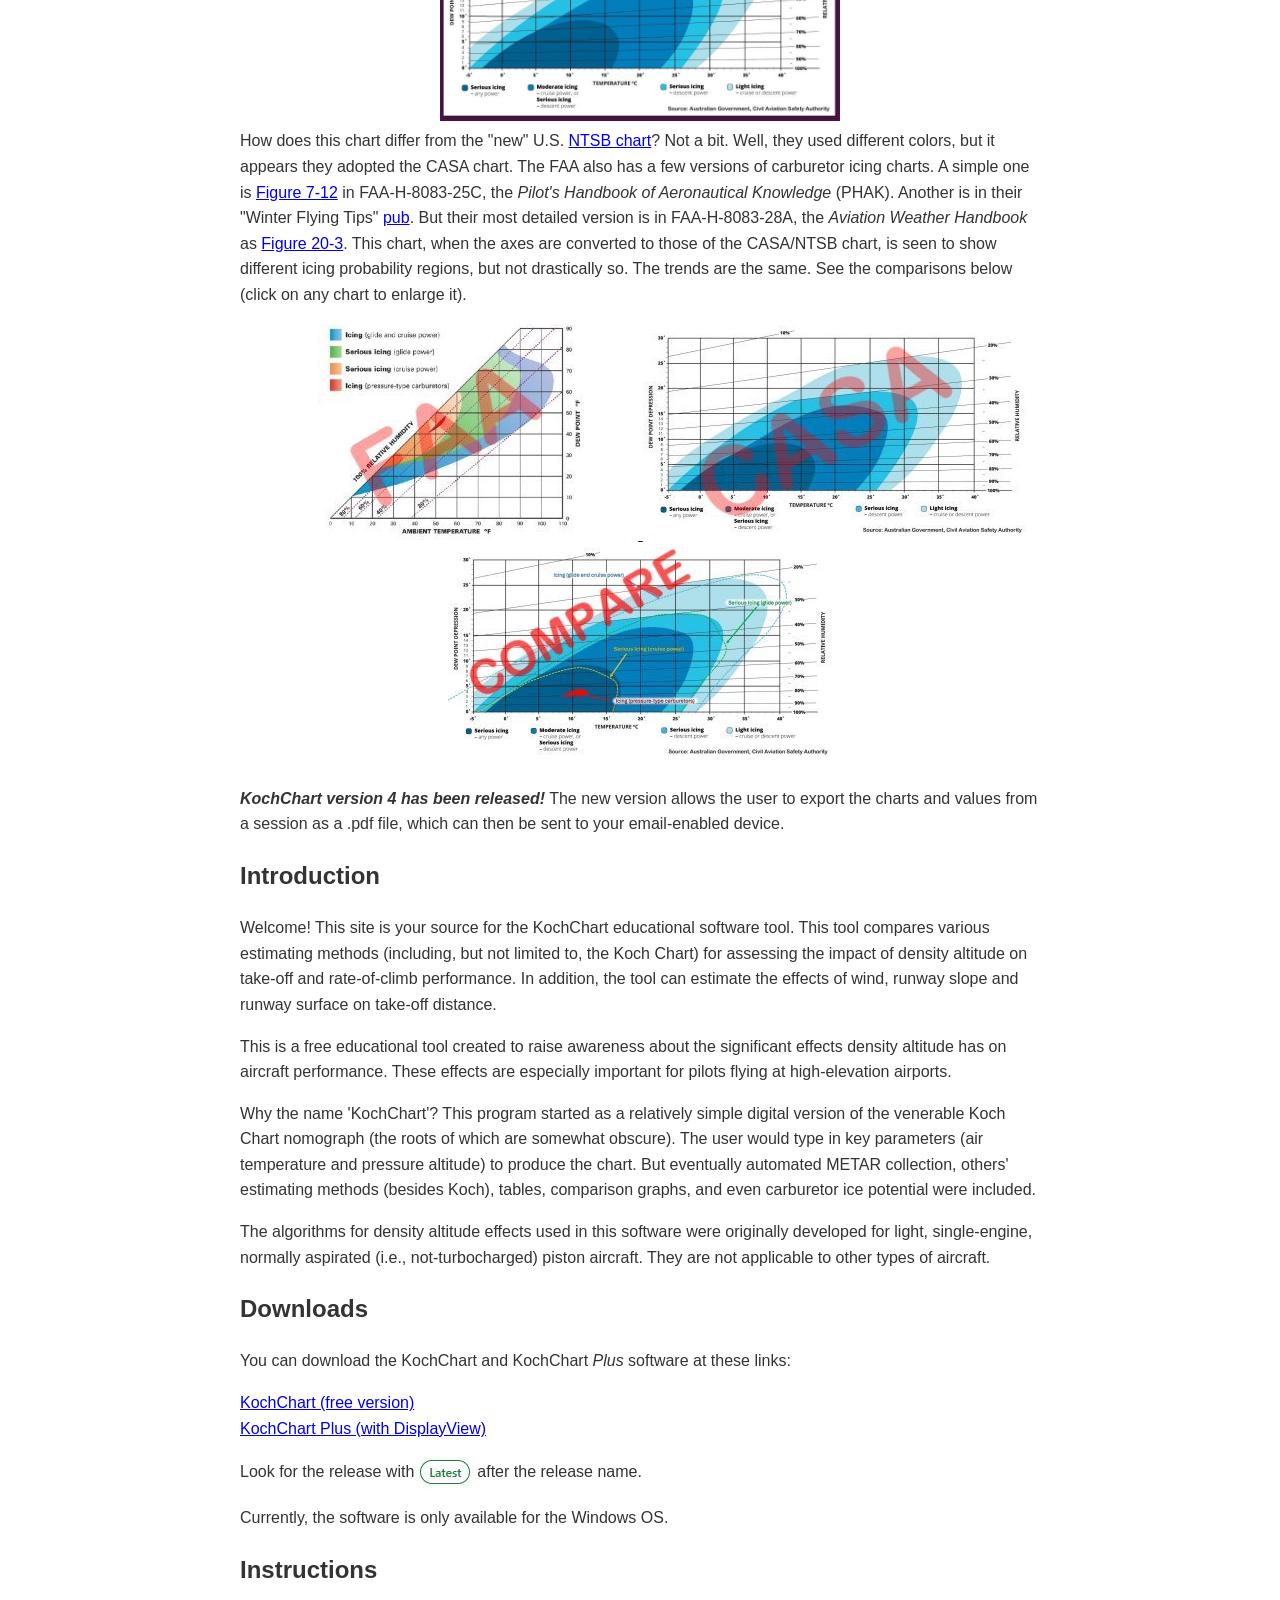
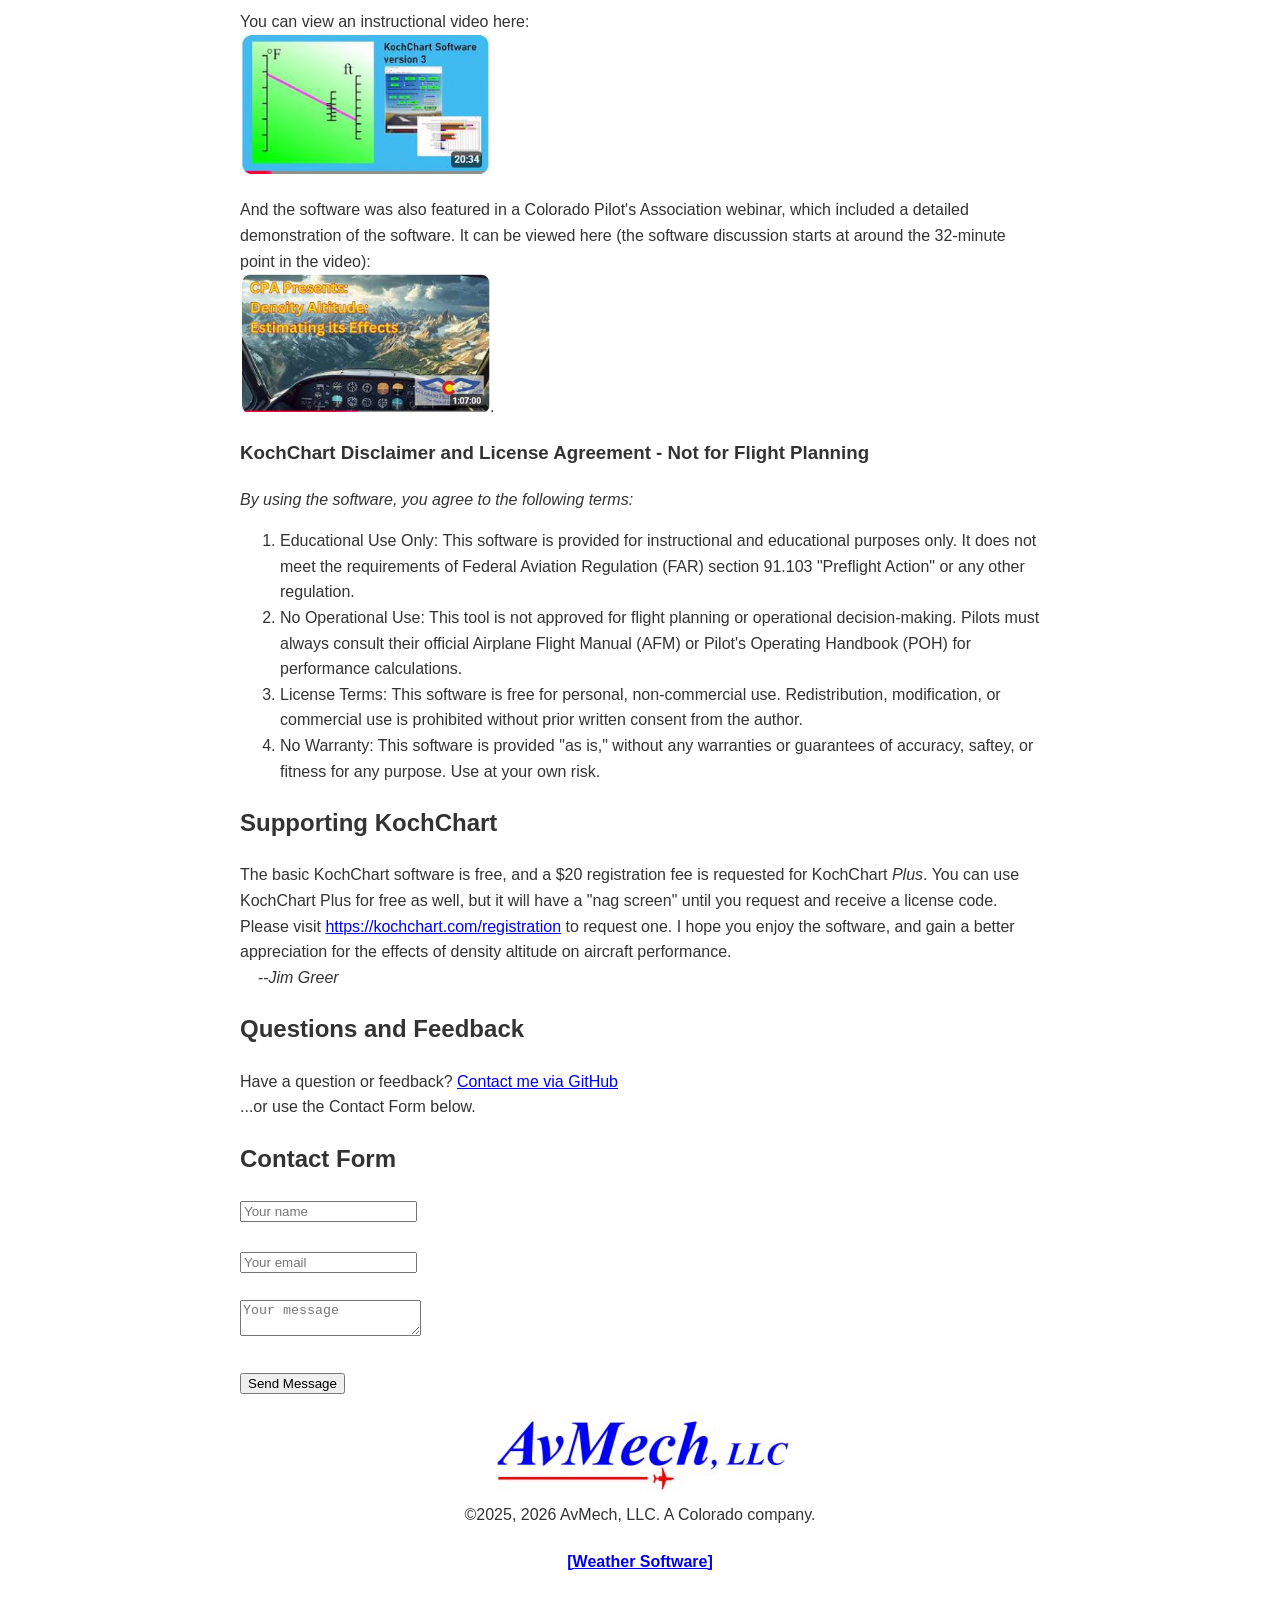
==== commit 722fd97c: "updated website" ====
--- a/index.html
+++ b/index.html
@@ -69,7 +69,7 @@
     <h2 class="news"><em>News!</em></h2>
 
     <p>
-        <b><em>KochChart Plus version 1.0.1 has been released.</em></b> KochChart <em>Plus</em> is a paid version of KochChart that
+        <b><em>KochChart Plus version 1.0 has been released.</em></b> KochChart <em>Plus</em> is a paid version of KochChart that
         has all the features of KochChart, plus a <b><em>DisplayView</em></b> feature, which displays a summary of the data from the current
         METAR from your selected station, the Koch Chart for
         the current conditions, the Carb Ice potential chart, pressure and density altitude, as well
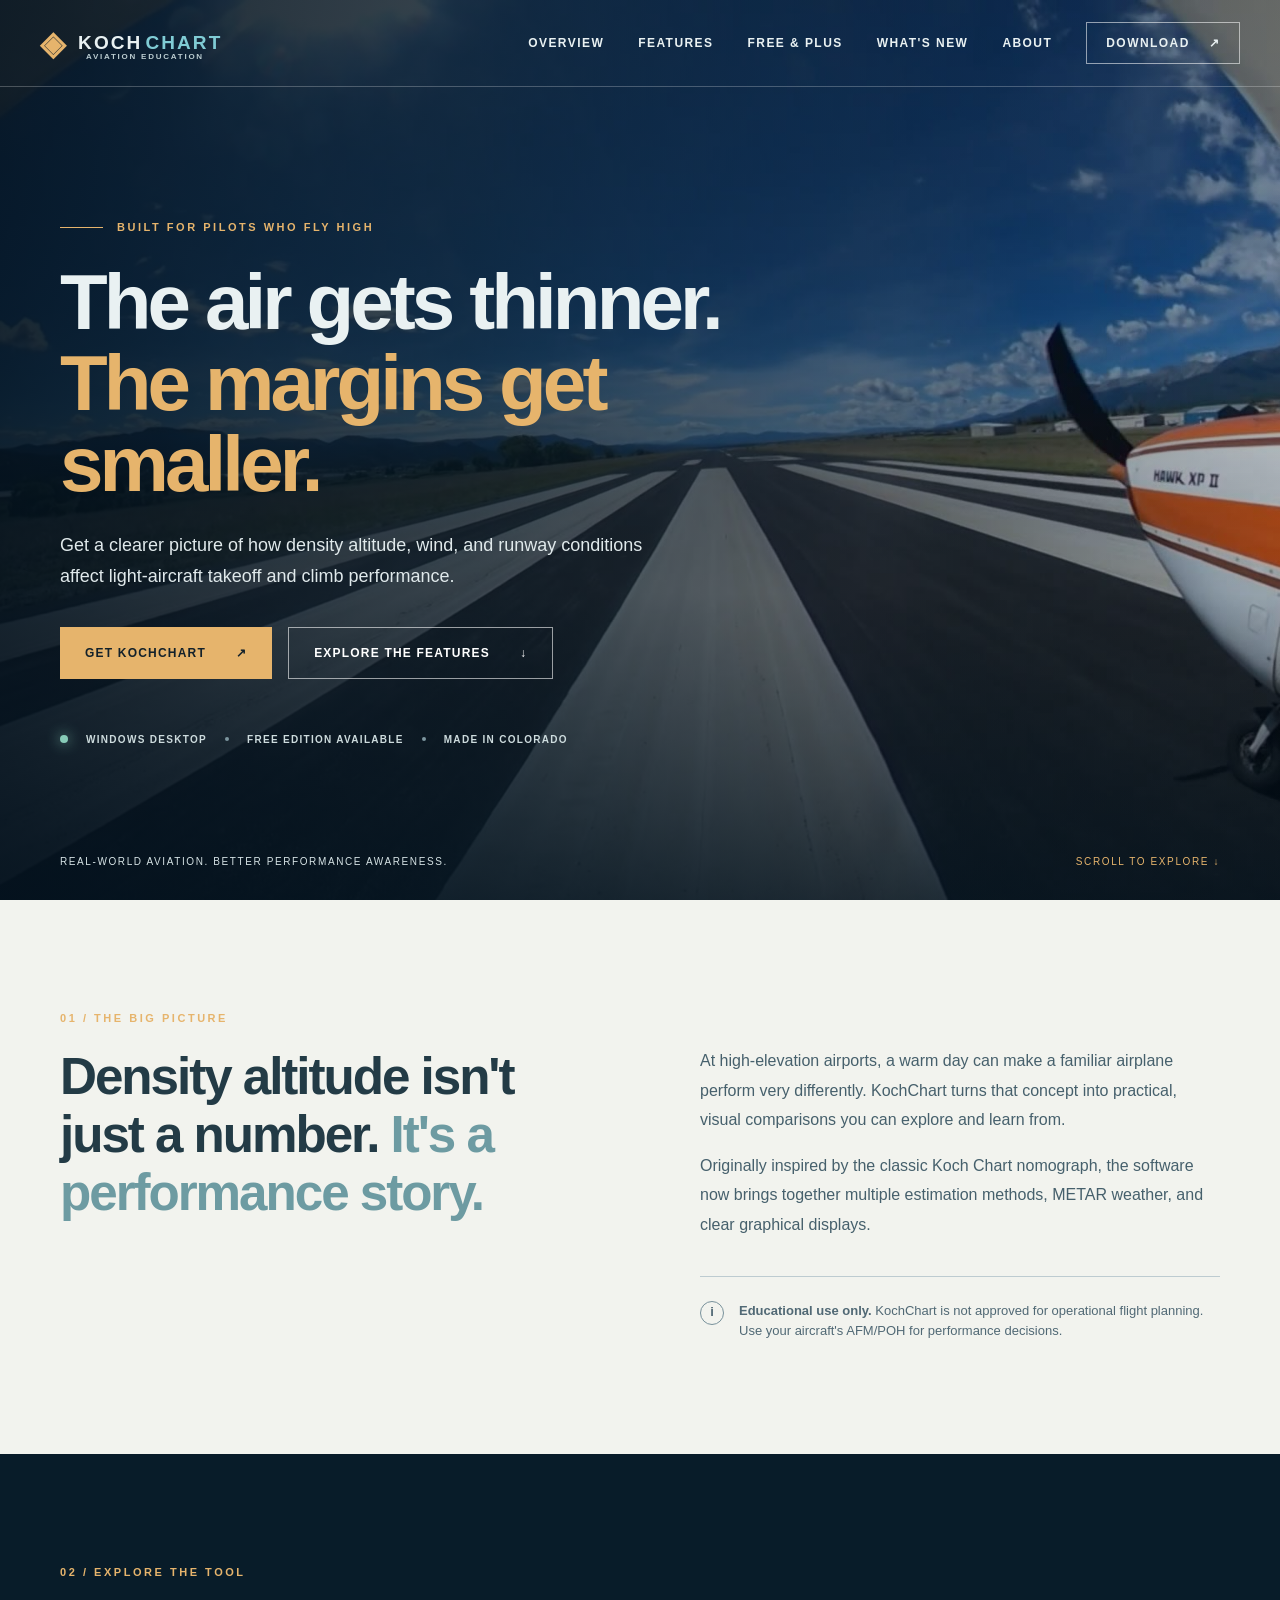
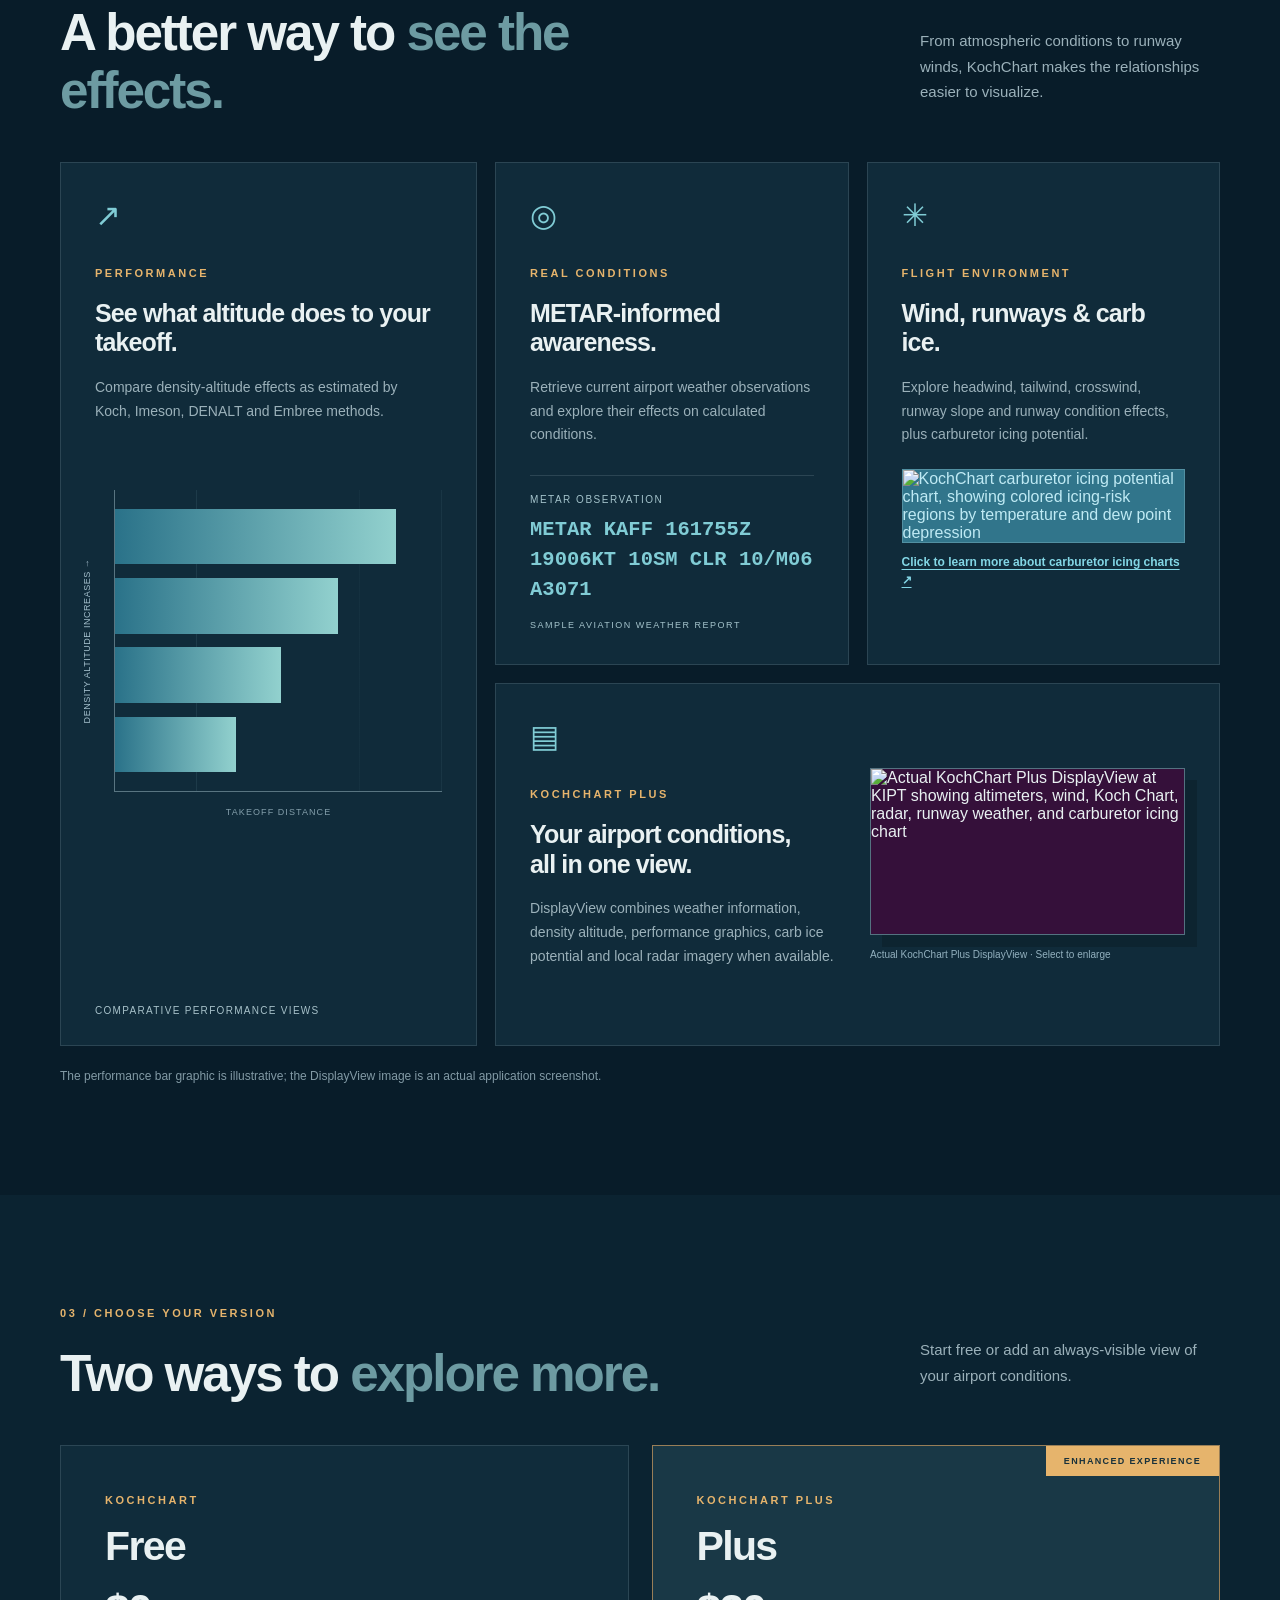
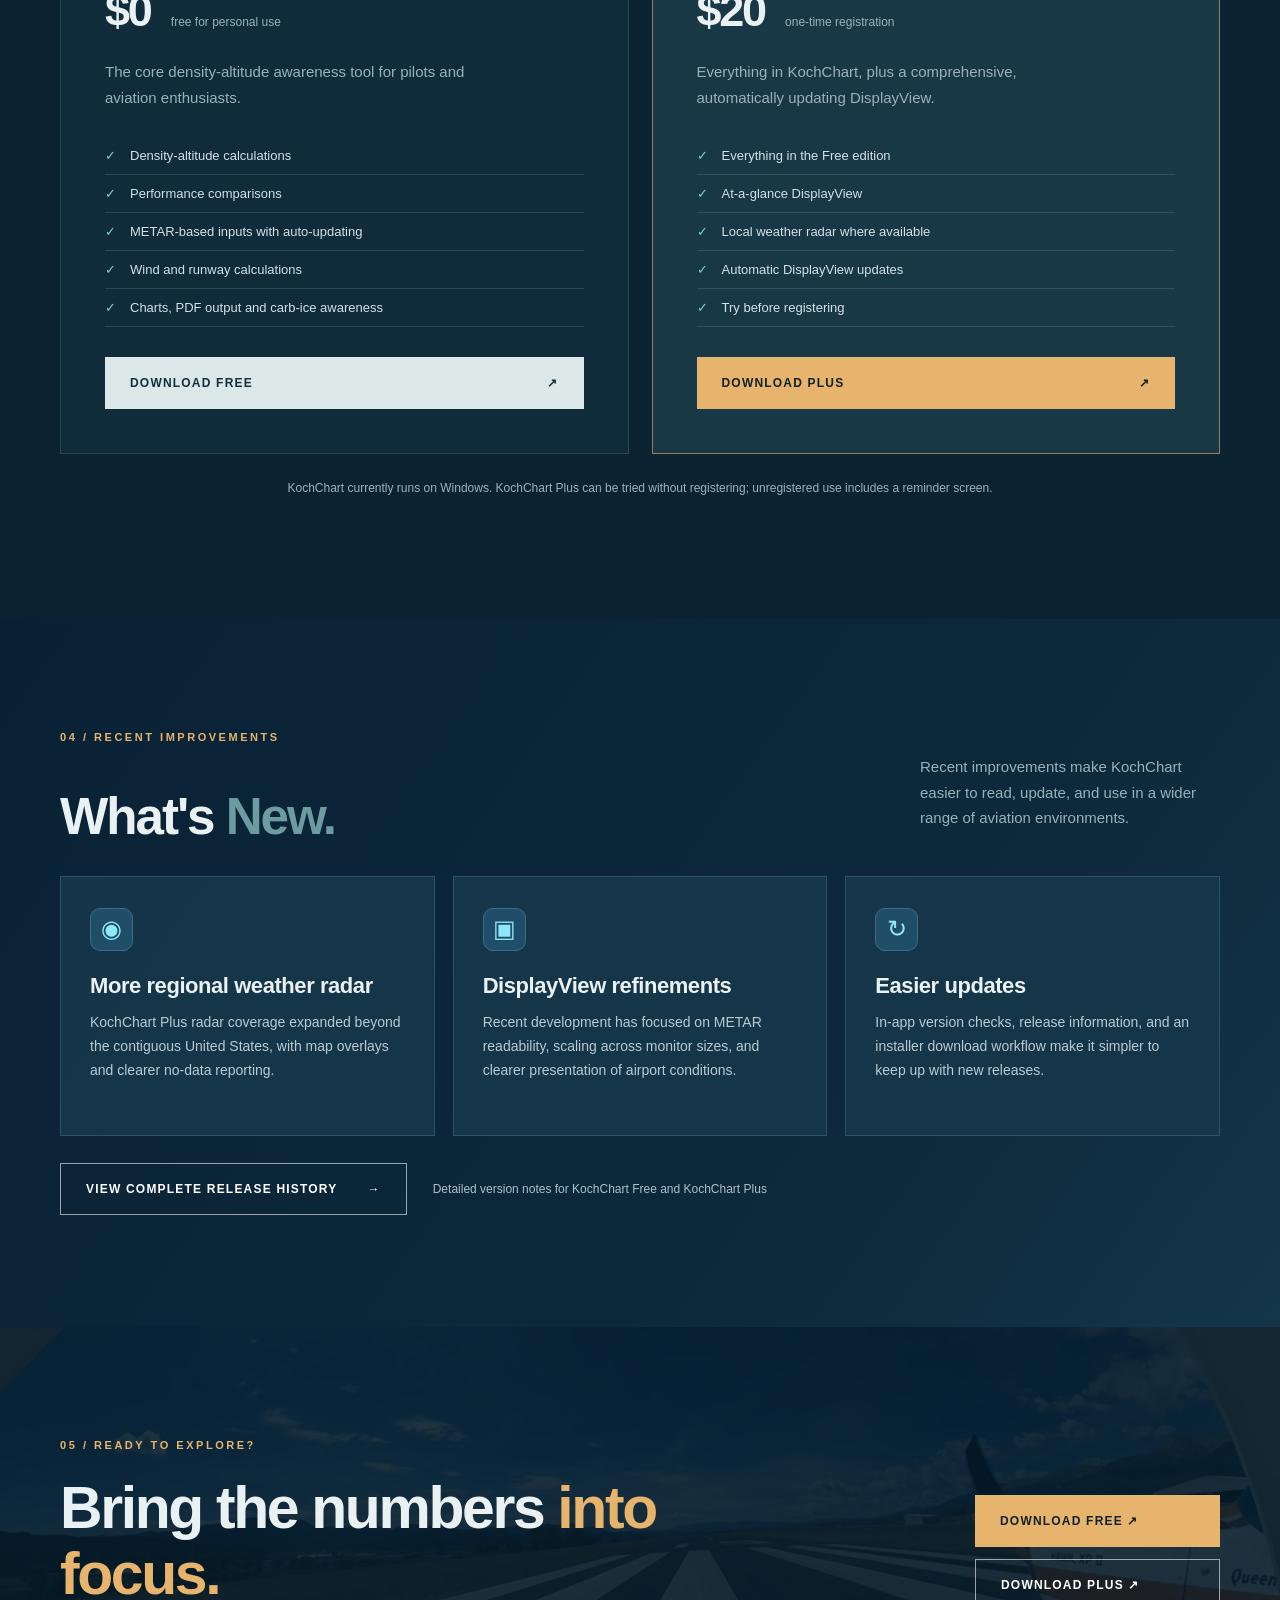
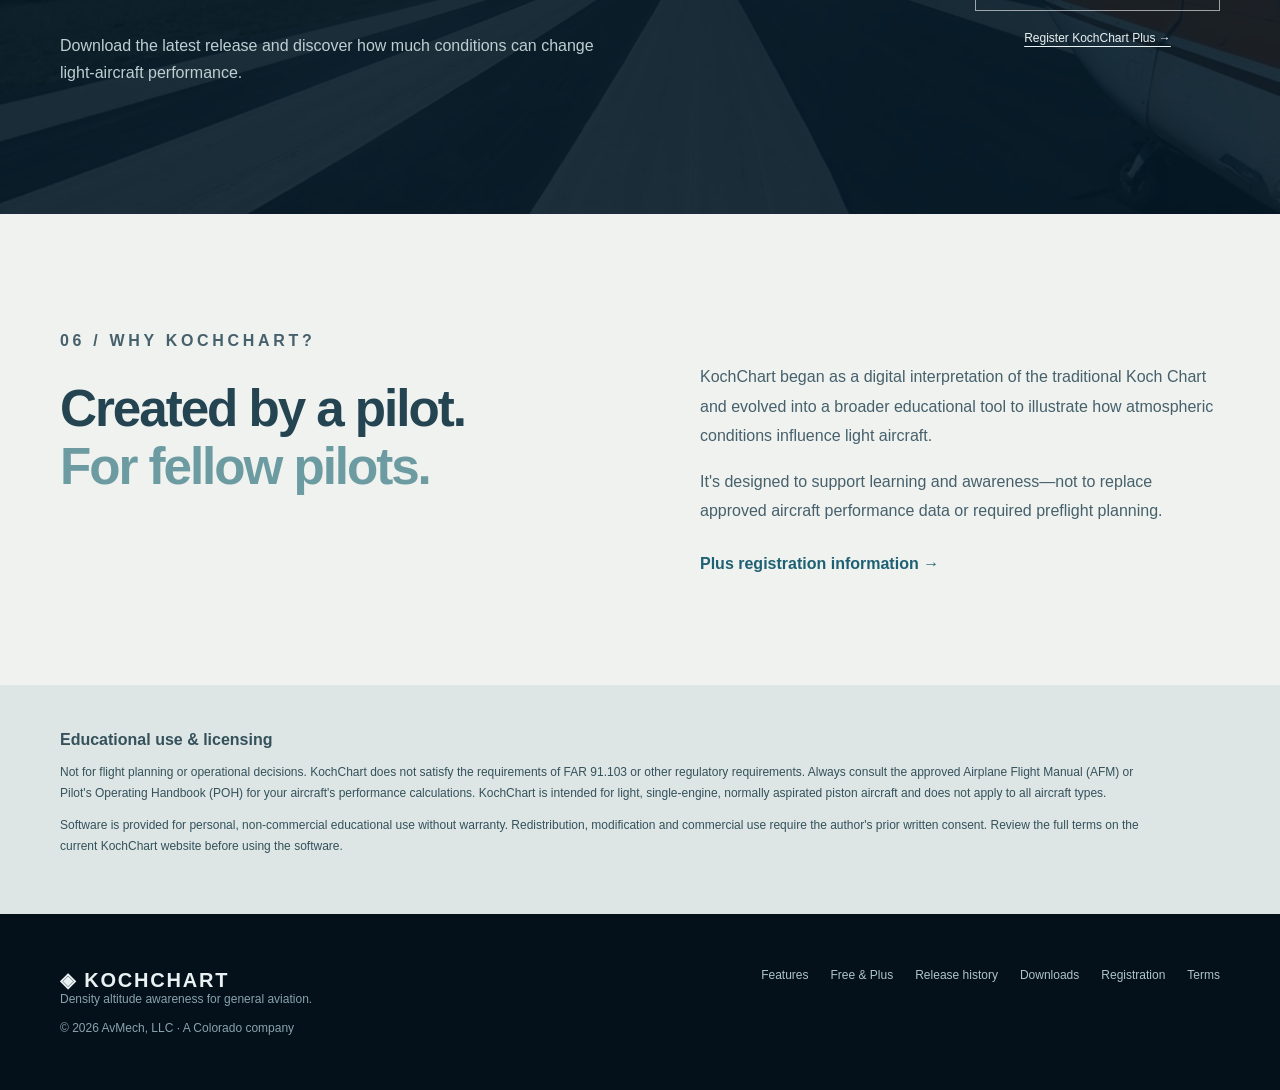
==== commit b805c3b2: "Publish redesigned KochChart website v5" ====
--- a/index.html
+++ b/index.html
@@ -1,275 +1,59 @@
-<!DOCTYPE html>
-<html lang="en">
-<head>
-    <meta charset="UTF-8" />
-    <meta name="viewport" content="width=device-width, initial-scale=1.0" />
-    <meta name="description" content="A free software tool for estimating the impact of density altitude on aircraft performance.
-          Includes a density altitude calculator." />
-    <meta name="keywords" content="Koch Chart, kochchart, density altitude calculator, free software, Imeson, Embree, density altitude, takeoff distance,
-          aircraft performance, aviation calculator, general aviation, single engine aircraft, pilot tools, hot and high airports,
-          takeoff performance, carburetor icing, carburetor ice" />
-    <meta name="author" content="James Greer" />
-
-    <!-- to fix Google not indexing this page -->
-    <link rel="canonical" href="https://kochchart.com/" />
-    <title>KochChart - A Density Altitude Awareness Tool</title>
-
-    <!-- Open Graph for social media previews -->
-    <meta property="og:title" content="KochChart - A Density Altitude Awareness Tool" />
-    <meta property="og:description" content="A free software tool for estimating the impact of density altitude on aircraft performance." />
-    <meta property="og:image" content="https://kochchart.com/kochchart-preview.png" />
-    <meta property="og:url" content="https://kochchart.com" />
-    <meta property="og:type" content="website" />
-
-    <!-- Favicon (optional) -->
-    <link rel="icon" href="icon/favicon.ico" type="image/x-icon" />
-
-    <!-- Optional: Twitter Card (if sharing to Twitter/X) -->
-    <meta name="twitter:card" content="summary_large_image" />
-    <meta name="twitter:title" content="KochChart - A Density Altitude Awareness Tool" />
-    <meta name="twitter:description" content="A free software tool for estimating the impact of density altitude on aircraft performance." />
-    <meta name="twitter:image" content="https://kochchart.com/kochchart-preview.png" />
-
-    <style>
-        body {
-            font-family: Arial, sans-serif;
-            line-height: 1.6;
-            max-width: 800px;
-            margin: 2em auto;
-            padding: 0 1em;
-            color: #333;
-        }
-
-        h1 {
-            color: #00529B;
-        }
-    </style>
-
-    <style>
-        .news {
-            color: red;
-        }
-    </style>
-</head>
-
-
-<!-- <link rel="stylesheet" href="style.css" /> -->
-
-<body>
-
-    <div style="text-align:center;">
-        <h1>The <i>KochChart</i> Density Altitude Software Tool</h1>
-    </div>
-
-    <div style="text-align:center;">
-        <img src="images/kochBanner.JPG" style="width: 400px;" /><br />
-        <p><a href="#downloads">Download Software</a></p>
-    </div>
-
-    <h2 class="news"><em>News!</em></h2>
-
-    <p>
-        <b><em>KochChart Plus version 1.0 has been released.</em></b> KochChart <em>Plus</em> is a paid version of KochChart that
-        has all the features of KochChart, plus a <b><em>DisplayView</em></b> feature, which displays a summary of the data from the current
-        METAR from your selected station, the Koch Chart for
-        the current conditions, the Carb Ice potential chart, pressure and density altitude, as well
-        as a local radar image (if available). The display updates automatically as new data become available.
-        A one-time fee of $20 is requested for KochChart Plus. You can use KochChart Plus for free as well,
-        but it will have a "nag screen" until you request and receive a license code. You can download the KochChart Plus software at the link
-        above.
-    </p>
-
-    <div style="text-align:center;">
-        <a href="images/DisplayView.JPG" target="_blank" rel="noopener noreferrer">
-            <img src="images/DisplayView.JPG" style="width: 400px;">
-        </a>
-    </div>
-
-    <p>
-        <b><em>KochChart version 4.0.5 has added a new "Air Data" tab.</em></b> This tab is a table showing some of the input and output
-        values used in making the density altitude (and other) calculations. The table will automatically update if a valid station
-        is selected on the Koch tab, a METAR has been retrieved and the "Auto-Update" feature is enabled.
-    </p>
-
-    <p>
-        <b><em>KochChart version 4.0.4 has added "Auto-Update".</em></b> Now you can leave your Koch chart, your Altitude chart
-        and your Carburetor Ice Potential chart open, and the graphics (along with the "Koch" and "Air Data" tabs) will be auto-updated at an
-        interval of your choosing (provided a valid station METAR can be retrieved).
-    </p>
-    <div style="text-align:center;">
-        <a href="images/auto_update.JPG" target="_blank" rel="noopener noreferrer">
-            <img src="images/auto_update.JPG" style="width: 400px;">
-        </a>
-    </div>
-
-    <p>
-        <b><em>KochChart version 4.0.3</em></b> has added a chart indicating the potential for carburetor icing. This chart
-        is based on the carburetor icing probability
-        <a href="https://www.casa.gov.au/sites/default/files/2022-10/carburettor-icing-probability-chart.pdf" target="_blank" rel="noopener noreferrer">chart</a>
-        published by the Civil Aviation Safety Authority (CASA) of Australia. Below is an image of how <i>KochChart</i> displays
-        the carburetor icing potential based on a METAR (temperature and dew point depression):
-        <div style="text-align:center;">
-            <a href="images/carb_ice.JPG" target="_blank" rel="noopener noreferrer">
-                <img src="images/carb_ice.JPG" style="width: 400px;">
-            </a>
-        </div>
-        How does this chart differ from the "new" U.S.
-        <a href="docs/NTSB_icing_chart.PDF" target="_blank" rel="noopener noreferrer">NTSB chart</a>?
-        Not a bit. Well, they used different colors, but it appears they adopted the CASA chart.
-
-        The FAA also has a few versions of carburetor icing charts. A simple one is
-        <a href="https://www.faa.gov/sites/faa.gov/files/09_phak_ch7.pdf#page=10" target="_blank">Figure 7-12</a> in
-        FAA-H-8083-25C, the
-        <i>Pilot's Handbook of Aeronautical Knowledge</i> (PHAK).
-        Another is in their "Winter Flying Tips"
-        <a href="https://www.faasafety.gov/files/events/GL/GL09/2018/GL0985130/P-8740-24.pdf#page=5" target="_blank">pub</a>. But their most detailed version is in
-        FAA-H-8083-28A, the <i>Aviation Weather Handbook</i> as
-        <a href="https://www.faa.gov/sites/faa.gov/files/FAA-H-8083-28A_FAA_Web.pdf#page=257" target="_blank">Figure&nbsp20-3</a>.
-        This chart, when the axes are converted to those of the CASA/NTSB chart, is seen to show different icing probability regions,
-        but not drastically so. The trends are the same. See the comparisons below (click on any chart to enlarge it).
-    </p>
-    <p>
-        <div style="text-align:center;">
-            <a href="images/FAA_only.JPG" target="_blank" rel="noopener noreferrer">
-                <img src="images/FAA_only_thumbnail.JPG" />
-            </a>
-            <a href="images/CASA_only.JPG" target="_blank" rel="noopener noreferrer">
-                <img src="images/CASA_only_thumbnail.JPG" />
-            </a>
-            <a href="images/compare_CASA_FAA.JPG" target="_blank" rel="noopener noreferrer">
-                <img src="images/compare_CASA_FAA_thumbnail.JPG" />
-            </a>
-        </div>
-    </p>
-
-    <p>
-        <b><em>KochChart version 4 has been released!</em></b> The new version allows the
-        user to export the charts and values from a session as a .pdf file, which
-        can then be sent to your email-enabled device.
-    </p>
-
-
-    <h2>Introduction</h2>
-    <p>
-        Welcome! This site is your source for the KochChart educational software
-        tool. This tool compares various estimating methods (including,
-        but not limited to, the Koch Chart) for assessing the impact of
-        density altitude on take-off and rate-of-climb performance. In
-        addition, the tool can estimate the effects of wind, runway slope
-        and runway surface on take-off distance.
-    </p>
-
-    <p>
-        This is a free educational tool created
-        to raise awareness about the significant effects density altitude
-        has on aircraft performance. These effects are especially important for pilots flying
-        at high-elevation airports.
-    </p>
-
-    <p>
-        Why the name 'KochChart'? This program started as a relatively simple digital version
-        of the venerable Koch Chart nomograph (the roots of which are somewhat obscure).
-        The user would type in key parameters (air temperature and pressure altitude) to produce the chart.
-        But eventually automated METAR collection, others' estimating methods (besides Koch), tables,
-        comparison graphs, and even carburetor ice potential were included.
-    </p>
-
-    <p>
-        The algorithms for density altitude effects used in this software were originally developed for
-        light, single-engine, normally aspirated (i.e., not-turbocharged) piston aircraft.
-        They are not applicable to other types of aircraft.
-    </p>
-
-    <h2 id="downloads">Downloads</h2>
-    <p>
-        You can download the KochChart and KochChart <em>Plus</em> software at these links:
-    <p>
-        <a href="https://github.com/MtnFlyer83/AppBinaries/releases">KochChart (free version)</a><br />
-        <a href="https://github.com/MtnFlyer83/KochChart-Plus/releases">KochChart Plus (with DisplayView)</a>
-    </p>
-    Look for the release with<img src="images/latest.JPG" alt="Latest badge" style="vertical-align: middle;" />after the release name.
-    </p>
-
-    <p>
-        Currently, the software is only available for the Windows OS.
-    </p>
-
-    <h2>Instructions</h2>
-    <p>
-        You can view an instructional video here:<br />
-        <a href="https://youtu.be/OBvDZg4hQv8?si=x8TyILi7wFeoCGdb"><img src="images/video.JPG" style="width: 250px;" /></a>
-    </p>
-    <p>
-        And the software was also featured in a Colorado Pilot's Association webinar, which included a detailed demonstration of the software. It
-        can be viewed here (the software discussion starts at around the 32-minute point in the video):<br />
-        <a href="https://youtu.be/Aq4ocgXxLfE?si=XUJU1lLleE8Bk-Pn"><img src="images/CPA_presents.JPG" style="width: 250px;" /></a>.<br />
-
-    </p>
-
-
-    <p>
-        <h3>KochChart Disclaimer and License Agreement - Not for Flight Planning</h3>
-        <i>By using the software, you agree to the following terms:</i>
-        <ol>
-            <li>
-                Educational Use Only: This software is provided for instructional
-                and educational purposes only. It does not meet the requirements
-                of Federal Aviation Regulation (FAR) section 91.103 "Preflight
-                Action" or any other regulation.
-            </li>
-            <li>
-                No Operational Use: This tool is not approved for flight planning
-                or operational decision-making. Pilots must always consult
-                their official Airplane Flight Manual (AFM) or Pilot's Operating
-                Handbook (POH) for performance calculations.
-            </li>
-            <li>
-                License Terms: This software is free for personal, non-commercial
-                use. Redistribution, modification, or commercial use is prohibited
-                without prior written consent from the author.
-            </li>
-            <li>
-                No Warranty: This software is provided "as is," without any
-                warranties or guarantees of accuracy, saftey, or fitness for any
-                purpose. Use at your own risk.
-            </li>
-        </ol>
-    </p>
-
-    <h2>Supporting KochChart</h2>
-    <p>
-        The basic KochChart software is free, and a $20 registration fee is requested for KochChart <em>Plus</em>. You
-        can use KochChart Plus for free as well, but it will have a "nag screen" until you request and
-        receive a license code. Please visit <A href="https://kochchart.com/registration">https://kochchart.com/registration</A> to request one.
-        I hope you enjoy the software, and gain
-        a better appreciation for the effects of density altitude on aircraft performance. <br />
-        &nbsp;&nbsp;&nbsp; <i>--Jim&nbsp;Greer</i>
-    </p>
-
-
-    <h2>Questions and Feedback</h2>
-    <p>
-        Have a question or feedback?
-        <a href="https://github.com/MtnFlyer83/kochchart.com/issues/new?template=contact.yml">Contact me via GitHub</a><br />
-        ...or use the Contact Form below.
-    </p>
-
-    <h2 id="contact-form">Contact Form</h2>
-    <form action="https://formsubmit.co/502a5b42a8247ab408dc95f580955a1b" method="POST">
-        <input type="hidden" name="_captcha" value="true">
-        <input type="text" name="name" placeholder="Your name" required><br><br>
-        <input type="email" name="email" placeholder="Your email" required><br><br>
-        <textarea name="message" placeholder="Your message" required></textarea><br><br>
-        <button type="submit">Send Message</button>
-    </form>
-
-    <p>
-        <center> <img src="images/logo_small_no_words.jpg" /> </center>
-        <center> &copy;2025, 2026 AvMech, LLC. A Colorado company. </center>
-        <center> <h4><a href="https://github.com/MtnFlyer83/AppBinaries-OpenUp/releases">[Weather Software]</a></h4> </center>
-    </p>
-
-
-
-</body>
-</html>
+<!doctype html>
+<html lang="en">
+<head>
+  <meta charset="utf-8">
+  <meta name="viewport" content="width=device-width,initial-scale=1">
+  <meta name="description" content="KochChart is a Windows educational tool for understanding density altitude and its effects on light aircraft performance.">
+  <meta name="theme-color" content="#071722">
+  <title>KochChart | Density altitude, made visible</title>
+  <link rel="stylesheet" href="css/style.css">
+  <script src="js/main.js" defer></script>
+</head>
+<body>
+  <a href="#main" class="skip">Skip to content</a>
+  <header class="site-header" id="top">
+    <div class="nav-wrap">
+      <a class="brand" href="#top"><span class="brand-mark" aria-hidden="true">◈</span> KOCH<span>CHART</span><small>AVIATION EDUCATION</small></a>
+      <button class="menu-toggle" aria-expanded="false" aria-controls="main-nav" aria-label="Toggle navigation">☰</button>
+      <nav id="main-nav" aria-label="Main navigation"><a href="#why">Overview</a><a href="#features">Features</a><a href="#versions">Free & Plus</a><a href="#whats-new">What's New</a><a href="#about">About</a><a class="nav-download" href="#download">Download <span aria-hidden="true">↗</span></a></nav>
+    </div>
+  </header>
+  <main id="main">
+    <section class="hero" aria-labelledby="hero-title">
+      <video class="hero-video" autoplay muted loop playsinline preload="metadata" poster="video/mountain-flying-poster.jpg" aria-hidden="true"><source src="video/mountain-flying.mp4" type="video/mp4"></video>
+      <div class="hero-shade"></div>
+      <div class="hero-inner container">
+        <div class="hero-copy">
+          <div class="eyebrow"><span class="eyebrow-line"></span> BUILT FOR PILOTS WHO FLY HIGH</div>
+          <h1 id="hero-title">The air gets thinner.<br><em>The margins get smaller.</em></h1>
+          <p>Get a clearer picture of how density altitude, wind, and runway conditions affect light-aircraft takeoff and climb performance.</p>
+          <div class="hero-actions"><a class="btn btn-primary" href="#download">Get KochChart <span aria-hidden="true">↗</span></a><a class="btn btn-outline" href="#features">Explore the features <span aria-hidden="true">↓</span></a></div>
+          <div class="hero-meta"><span class="status-dot"></span> WINDOWS DESKTOP <span class="sep"></span> FREE EDITION AVAILABLE <span class="sep"></span> MADE IN COLORADO</div>
+        </div>
+      </div>
+      <div class="hero-footer container"><span>REAL-WORLD AVIATION. BETTER PERFORMANCE AWARENESS.</span><a href="#why">SCROLL TO EXPLORE ↓</a></div>
+    </section>
+    <section class="intro section" id="why"><div class="container intro-grid"><div><p class="overline">01 / THE BIG PICTURE</p><h2>Density altitude isn't just a number. <span>It's a performance story.</span></h2></div><div class="intro-right"><p>At high-elevation airports, a warm day can make a familiar airplane perform very differently. KochChart turns that concept into practical, visual comparisons you can explore and learn from.</p><p>Originally inspired by the classic Koch Chart nomograph, the software now brings together multiple estimation methods, METAR weather, and clear graphical displays.</p><div class="note"><span class="note-icon">i</span><span><strong>Educational use only.</strong> KochChart is not approved for operational flight planning. Use your aircraft's AFM/POH for performance decisions.</span></div></div></div></section>
+    <section class="features section" id="features"><div class="container"><p class="overline">02 / EXPLORE THE TOOL</p><div class="section-heading"><h2>A better way to <span>see the effects.</span></h2><p>From atmospheric conditions to runway winds, KochChart makes the relationships easier to visualize.</p></div><div class="feature-grid"><article class="feature-card large"><span class="feature-icon">↗</span><span class="card-kicker">PERFORMANCE</span><h3>See what altitude does to your takeoff.</h3><p>Compare density-altitude effects as estimated by Koch, Imeson, DENALT and Embree methods.</p><div class="chart-illustration chart-horizontal" role="img" aria-label="Four horizontal bars show shorter takeoff distances higher on the chart and longer distances lower on the chart as density altitude increases"><div class="chart-grid"></div><div class="bars"><i style="width:88%"></i><i style="width:70%"></i><i style="width:52%"></i><i style="width:38%"></i></div><div class="chart-y-axis">DENSITY ALTITUDE INCREASES →</div><div class="chart-axis">TAKEOFF DISTANCE</div></div><span class="card-foot">COMPARATIVE PERFORMANCE VIEWS</span></article><article class="feature-card"><span class="feature-icon">◎</span><span class="card-kicker">REAL CONDITIONS</span><h3>METAR-informed awareness.</h3><p>Retrieve current airport weather observations and explore their effects on calculated conditions.</p><div class="metric-visual"><span>METAR OBSERVATION</span><strong class="metric-metar">METAR KAFF 161755Z 19006KT 10SM CLR 10/M06 A3071</strong><small>SAMPLE AVIATION WEATHER REPORT</small></div></article><article class="feature-card"><span class="feature-icon">✳</span><span class="card-kicker">FLIGHT ENVIRONMENT</span><h3>Wind, runways & carb ice.</h3><p>Explore headwind, tailwind, crosswind, runway slope and runway condition effects, plus carburetor icing potential.</p><a class="carb-ice-feature" href="carb-ice-charts.html" aria-label="Learn more about carburetor icing charts">
+  <img src="images/carb-ice-chart.png" alt="KochChart carburetor icing potential chart, showing colored icing-risk regions by temperature and dew point depression" loading="lazy">
+  <span class="carb-ice-caption">Click to learn more about carburetor icing charts <span aria-hidden="true">↗</span></span>
+</a></article><article class="feature-card feature-wide"><div><span class="feature-icon">▤</span><span class="card-kicker">KOCHCHART PLUS</span><h3>Your airport conditions,<br>all in one view.</h3><p>DisplayView combines weather information, density altitude, performance graphics, carb ice potential and local radar imagery when available.</p></div><figure class="displayview-shot"><a href="images/displayview-kipt.png" target="_blank" rel="noopener" aria-label="Open full-size KochChart Plus DisplayView screenshot"><img src="images/displayview-kipt.png" alt="Actual KochChart Plus DisplayView at KIPT showing altimeters, wind, Koch Chart, radar, runway weather, and carburetor icing chart" loading="lazy"></a><figcaption>Actual KochChart Plus DisplayView · Select to enlarge</figcaption></figure></article></div><p class="illustration-disclaimer">The performance bar graphic is illustrative; the DisplayView image is an actual application screenshot.</p></div></section>
+    <section class="versions section" id="versions"><div class="container"><p class="overline">03 / CHOOSE YOUR VERSION</p><div class="section-heading"><h2>Two ways to <span>explore more.</span></h2><p>Start free or add an always-visible view of your airport conditions.</p></div><div class="version-grid"><article class="version-card"><span class="tier">KOCHCHART</span><h3>Free</h3><div class="price">$0 <small>free for personal use</small></div><p>The core density-altitude awareness tool for pilots and aviation enthusiasts.</p><ul><li>Density-altitude calculations</li><li>Performance comparisons</li><li>METAR-based inputs with auto-updating</li><li>Wind and runway calculations</li><li>Charts, PDF output and carb-ice awareness</li></ul><a class="btn btn-quiet" href="https://github.com/MtnFlyer83/AppBinaries/releases" target="_blank" rel="noopener noreferrer">Download Free <span aria-hidden="true">↗</span></a></article><article class="version-card premium"><div class="popular">ENHANCED EXPERIENCE</div><span class="tier">KOCHCHART PLUS</span><h3>Plus</h3><div class="price">$20 <small>one-time registration</small></div><p>Everything in KochChart, plus a comprehensive, automatically updating DisplayView.</p><ul><li>Everything in the Free edition</li><li>At-a-glance DisplayView</li><li>Local weather radar where available</li><li>Automatic DisplayView updates</li><li>Try before registering</li></ul><a class="btn btn-primary" href="https://github.com/MtnFlyer83/KochChart-Plus/releases" target="_blank" rel="noopener noreferrer">Download Plus <span aria-hidden="true">↗</span></a></article></div><p class="versions-foot">KochChart currently runs on Windows. KochChart Plus can be tried without registering; unregistered use includes a reminder screen.</p></div></section>
+    <section class="whats-new section" id="whats-new" aria-labelledby="whats-new-title">
+      <div class="container"><p class="overline">04 / RECENT IMPROVEMENTS</p>
+        <div class="section-heading"><h2 id="whats-new-title">What's <span>New.</span></h2><p>Recent improvements make KochChart easier to read, update, and use in a wider range of aviation environments.</p></div>
+        <div class="news-grid">
+          <article class="news-card"><span class="news-icon" aria-hidden="true">◉</span><h3>More regional weather radar</h3><p>KochChart Plus radar coverage expanded beyond the contiguous United States, with map overlays and clearer no-data reporting.</p></article>
+          <article class="news-card"><span class="news-icon" aria-hidden="true">▣</span><h3>DisplayView refinements</h3><p>Recent development has focused on METAR readability, scaling across monitor sizes, and clearer presentation of airport conditions.</p></article>
+          <article class="news-card"><span class="news-icon" aria-hidden="true">↻</span><h3>Easier updates</h3><p>In-app version checks, release information, and an installer download workflow make it simpler to keep up with new releases.</p></article>
+        </div>
+        <div class="news-actions"><a class="btn btn-outline" href="release-history.html">View complete release history <span aria-hidden="true">→</span></a><span>Detailed version notes for KochChart Free and KochChart Plus</span></div>
+      </div>
+    </section>
+    <section class="cta section" id="download"><div class="container cta-inner"><div><p class="overline">05 / READY TO EXPLORE?</p><h2>Bring the numbers <em>into focus.</em></h2><p>Download the latest release and discover how much conditions can change light-aircraft performance.</p></div><div class="cta-buttons"><a class="btn btn-primary" href="https://github.com/MtnFlyer83/AppBinaries/releases" target="_blank" rel="noopener noreferrer">Download Free ↗</a><a class="btn btn-outline" href="https://github.com/MtnFlyer83/KochChart-Plus/releases" target="_blank" rel="noopener noreferrer">Download Plus ↗</a><a class="register-link" href="https://kochchart.com/registration">Register KochChart Plus →</a></div></div></section>
+    <section class="about section" id="about"><div class="container about-grid"><div><p class="overline">06 / WHY KOCHCHART?</p><h2>Created by a pilot.<br><span>For fellow pilots.</span></h2></div><div><p>KochChart began as a digital interpretation of the traditional Koch Chart and evolved into a broader educational tool to illustrate how atmospheric conditions influence light aircraft.</p><p>It's designed to support learning and awareness—not to replace approved aircraft performance data or required preflight planning.</p><a class="text-link" href="https://kochchart.com/registration">Plus registration information →</a></div></div></section>
+    <section class="legal section" id="legal"><div class="container"><h2>Educational use & licensing</h2><p>Not for flight planning or operational decisions. KochChart does not satisfy the requirements of FAR 91.103 or other regulatory requirements. Always consult the approved Airplane Flight Manual (AFM) or Pilot's Operating Handbook (POH) for your aircraft's performance calculations. KochChart is intended for light, single-engine, normally aspirated piston aircraft and does not apply to all aircraft types.</p><p>Software is provided for personal, non-commercial educational use without warranty. Redistribution, modification and commercial use require the author's prior written consent. Review the full terms on the current KochChart website before using the software.</p></div></section>
+  </main>
+  <footer class="footer"><div class="container footer-inner"><div><span class="footer-brand">◈ KOCHCHART</span><p>Density altitude awareness for general aviation.</p><small>© 2026 AvMech, LLC · A Colorado company</small></div><div class="footer-links"><a href="#features">Features</a><a href="#versions">Free & Plus</a><a href="release-history.html">Release history</a><a href="#download">Downloads</a><a href="https://kochchart.com/registration">Registration</a><a href="#legal">Terms</a></div></div></footer>
+</body>
+</html>
--- a/css/style.css
+++ b/css/style.css
@@ -0,0 +1,77 @@
+:root{--bg:#071722;--bg2:#0d2230;--panel:#112b39;--ink:#e9f1f2;--muted:#9bb1ba;--accent:#e6b46c;--teal:#80ccd5;--line:rgba(201,226,234,.14)}*{box-sizing:border-box}html{scroll-behavior:smooth}body{margin:0;background:var(--bg);color:var(--ink);font-family:Inter,'Segoe UI',Arial,sans-serif;-webkit-font-smoothing:antialiased}a{color:inherit;text-decoration:none}button{font:inherit}.container{width:min(1160px,calc(100% - 80px));margin:auto}.skip{position:absolute;top:-100px;left:10px;background:white;color:black;z-index:30;padding:10px}.skip:focus{top:10px}.site-header{position:absolute;top:0;left:0;right:0;z-index:10;border-bottom:1px solid rgba(255,255,255,.24)}.nav-wrap{width:min(1310px,calc(100% - 80px));height:86px;display:flex;align-items:center;justify-content:space-between;margin:auto}.brand{font-weight:850;letter-spacing:.11em;font-size:19px;display:flex;align-items:center;gap:3px;position:relative}.brand>span:not(.brand-mark){color:var(--teal)}.brand-mark{font-size:33px;color:var(--accent);margin-right:8px}.brand small{position:absolute;left:46px;top:28px;letter-spacing:.22em;font-size:8px;color:#bccdd1;font-weight:600}.nav-wrap nav{display:flex;gap:34px;align-items:center;font-size:12px;font-weight:700;text-transform:uppercase;letter-spacing:.12em}.nav-wrap nav a:hover,.text-link:hover{color:var(--accent)}.nav-wrap .nav-download{border:1px solid rgba(255,255,255,.55);padding:13px 19px}.nav-download span{margin-left:14px}.menu-toggle{display:none}.hero{height:min(900px,100svh);min-height:675px;position:relative;overflow:hidden;background:#183447 url('../video/mountain-flying-poster.jpg') center/cover}.hero-video{position:absolute;inset:0;width:100%;height:100%;object-fit:cover;z-index:0}.hero-shade{position:absolute;inset:0;background:linear-gradient(90deg,rgba(3,17,29,.9) 0%,rgba(4,20,32,.76) 37%,rgba(3,17,29,.28) 100%),linear-gradient(0deg,rgba(5,19,30,.74),transparent 34%,rgba(3,17,29,.15));z-index:1}.hero-inner{position:relative;z-index:2;height:100%;display:flex;align-items:center;padding-top:66px}.hero-copy{max-width:800px}.eyebrow,.overline,.card-kicker,.tier{color:var(--accent);font-weight:800;font-size:11px;letter-spacing:.23em}.eyebrow{display:flex;align-items:center;gap:14px}.eyebrow-line{width:43px;height:1px;background:var(--accent)}h1,h2,h3,p{margin-top:0}h1{font-size:clamp(50px,6.1vw,91px);line-height:1.035;letter-spacing:-.05em;font-weight:790;margin:29px 0 25px}h1 em,.cta h2 em{font-style:normal;color:var(--accent)}.hero-copy>p{max-width:610px;font-size:18px;line-height:1.75;color:#e0e9eb}.hero-actions{display:flex;gap:16px;flex-wrap:wrap;margin:34px 0 55px}.btn{min-height:52px;padding:16px 25px;display:inline-flex;align-items:center;justify-content:space-between;gap:30px;font-size:12px;text-transform:uppercase;letter-spacing:.1em;font-weight:800;transition:transform .2s,background .2s}.btn:hover{transform:translateY(-2px)}.btn-primary{background:var(--accent);color:#13212a}.btn-primary:hover{background:#f3ca8f}.btn-outline{border:1px solid rgba(255,255,255,.58);color:white}.btn-outline:hover{background:rgba(255,255,255,.11)}.hero-meta{display:flex;flex-wrap:wrap;gap:18px;align-items:center;font-size:10px;font-weight:700;letter-spacing:.13em;color:#cddbdd}.status-dot{height:8px;width:8px;border-radius:50%;background:#87cbb7;box-shadow:0 0 14px #87cbb7}.sep{height:4px;width:4px;border-radius:50%;background:#7d969f}.hero-footer{position:absolute;bottom:33px;left:50%;transform:translateX(-50%);z-index:3;display:flex;justify-content:space-between;font-size:10px;letter-spacing:.16em;color:#d6e3e5}.hero-footer a{color:var(--accent)}.section{padding:112px 0}.intro{background:#f2f3ee;color:#233b46}.intro-grid,.about-grid{display:grid;grid-template-columns:1fr 1fr;gap:120px}.intro h2,.section-heading h2,.about h2,.cta h2{font-size:clamp(36px,4vw,57px);line-height:1.13;letter-spacing:-.04em;margin:24px 0}.intro h2 span,.section-heading h2 span,.about h2 span{color:#6d9ba2}.intro-right{padding-top:34px}.intro-right p,.about-grid p{font-size:16px;line-height:1.85;color:#46606c}.note{display:flex;gap:15px;margin-top:36px;border-top:1px solid #bdcbd0;padding-top:24px;color:#516975;line-height:1.6;font-size:13px}.note-icon{flex:0 0 24px;height:24px;display:grid;place-items:center;border:1px solid #78919b;border-radius:50%;font-weight:bold}.features{background:#081c29}.section-heading{display:flex;justify-content:space-between;align-items:end;gap:60px;margin-bottom:42px}.section-heading h2{max-width:660px;margin:15px 0 0}.section-heading p{max-width:300px;color:var(--muted);font-size:15px;line-height:1.7}.feature-grid{display:grid;grid-template-columns:1.18fr 1fr 1fr;gap:18px}.feature-card{background:#102b3a;border:1px solid var(--line);padding:34px;min-height:365px;overflow:hidden;position:relative}.feature-card.large{grid-row:span 2;min-height:748px}.feature-card.feature-wide{grid-column:span 2;display:grid;grid-template-columns:1fr 1fr;gap:25px;min-height:363px}.feature-icon{display:block;color:var(--teal);font-size:31px;margin-bottom:29px}.feature-card h3{font-size:25px;line-height:1.18;letter-spacing:-.035em;margin:18px 0}.feature-card p{font-size:14px;line-height:1.7;color:var(--muted);max-width:330px}.card-foot{position:absolute;bottom:29px;font-size:10px;letter-spacing:.13em;color:#a7c1c9}.chart-illustration{position:relative;height:280px;margin-top:76px;border-left:1px solid #597581;border-bottom:1px solid #597581}.chart-grid{position:absolute;inset:0;background:repeating-linear-gradient(to top,transparent 0,transparent calc(25% - 1px),rgba(125,173,186,.18) 25%)}.bars{position:absolute;inset:10px 20px 1px;display:flex;gap:23px;align-items:flex-end}.bars i{width:25%;background:linear-gradient(0deg,#2a7289,#92d1ce)}.chart-axis{position:absolute;bottom:-35px;left:0;right:0;text-align:center;color:#839eaa;letter-spacing:.12em;font-size:9px}.metric-visual{display:flex;flex-direction:column;margin-top:28px;border-top:1px solid var(--line);padding-top:18px;color:#a4c3cb;letter-spacing:.15em;font-size:10px}.metric-visual strong{color:var(--teal);font-size:42px;letter-spacing:-.04em;margin:4px 0}.metric-visual small{font-size:9px}.wind-visual{position:absolute;right:33px;bottom:-32px;width:155px;height:155px;border:1px solid #6c9bac;border-radius:50%;display:grid;place-items:center;opacity:.8}.wind-visual .ring{position:absolute;inset:25px;border:1px dashed #638593;border-radius:50%}.wind-visual .r2{inset:49px}.wind-arrow{font-size:95px;color:var(--teal);line-height:1}.panel-illustration{align-self:center;border:1px solid #547280;background:#08212f;box-shadow:12px 12px 0 rgba(0,0,0,.17)}.panel-top{display:flex;justify-content:space-between;padding:13px;background:#204456;font-size:9px;letter-spacing:.09em;color:#cae0e6}.panel-top span:last-child{color:#8be1b2}.panel-widgets{display:grid;grid-template-columns:repeat(3,1fr);gap:5px;padding:9px}.panel-widgets div{min-width:0;background:#143548;padding:10px 7px;min-height:120px}.panel-widgets b,.panel-widgets i{display:block;font-size:8px;font-style:normal;line-height:2;color:#81b9c4}.panel-widgets b{color:white}.illustration-disclaimer{font-size:12px;color:#829aa5;margin:23px 0 0}.versions{background:#0b2331}.version-grid{display:grid;grid-template-columns:1fr 1fr;gap:23px}.version-card{background:#102c3b;padding:44px;border:1px solid var(--line);position:relative}.version-card.premium{background:#193846;border-color:#987e57}.popular{position:absolute;right:0;top:0;padding:10px 18px;background:var(--accent);color:#18313b;font-size:9px;font-weight:900;letter-spacing:.15em}.version-card h3{font-size:41px;letter-spacing:-.04em;margin:15px 0}.price{font-size:45px;font-weight:800;letter-spacing:-.05em}.price small{font-size:12px;font-weight:400;color:var(--muted);letter-spacing:normal;margin-left:10px}.version-card>p{font-size:15px;line-height:1.7;color:var(--muted);max-width:410px;min-height:56px;margin:22px 0}.version-card ul{margin:0 0 30px;padding:0;list-style:none}.version-card li{padding:11px 0 11px 25px;border-bottom:1px solid var(--line);font-size:13px;position:relative;color:#d3e1e6}.version-card li:before{content:'✓';position:absolute;left:0;color:var(--teal)}.version-card .btn{width:100%}.btn-quiet{background:#dce7e7;color:#12303e}.versions-foot{text-align:center;font-size:12px;color:#9db2b9;margin-top:27px}.cta{background:#16394c url('../video/mountain-flying-poster.jpg') center 65%/cover;position:relative}.cta:before{content:'';position:absolute;inset:0;background:rgba(4,25,39,.89)}.cta-inner{position:relative;display:flex;align-items:center;justify-content:space-between;gap:80px}.cta h2{font-size:clamp(38px,4.6vw,63px);max-width:640px}.cta p:not(.overline){color:#bfced2;line-height:1.7;max-width:550px}.cta-buttons{display:flex;flex-direction:column;min-width:245px;gap:12px}.register-link{text-align:center;font-size:12px;text-decoration:underline;text-underline-offset:4px;margin-top:8px}.about{background:#eff2ee;color:#244451}.about-grid>div:last-child{padding-top:36px}.about .text-link{display:inline-block;color:#1f6174;font-weight:750;margin-top:13px}.legal{background:#dde6e5;color:#35515b;padding:46px 0}.legal h2{font-size:16px}.legal p{font-size:12px;line-height:1.7;max-width:1100px}.footer{background:#04111a;padding:54px 0}.footer-inner{display:flex;justify-content:space-between;gap:30px}.footer-brand{font-size:20px;letter-spacing:.09em;font-weight:800}.footer p,.footer small{color:#89a3ac;font-size:12px}.footer-links{display:flex;align-items:flex-start;gap:22px;flex-wrap:wrap;font-size:12px;color:#afc4ca}@media(max-width:950px){.container{width:min(100% - 46px,1160px)}.nav-wrap{width:calc(100% - 46px)}.nav-wrap nav{gap:16px}.intro-grid,.about-grid{gap:48px}.feature-grid{grid-template-columns:1fr 1fr}.feature-card.large{grid-row:span 2}.feature-card.feature-wide{grid-column:span 1;display:block}.panel-illustration{margin-top:20px}}@media(max-width:700px){.nav-wrap{height:74px}.menu-toggle{display:block;background:transparent;border:1px solid #b0c7ce;color:white;padding:7px 12px;font-size:20px}.nav-wrap nav{display:none;position:absolute;top:74px;left:0;right:0;background:#091d2b;padding:24px;flex-direction:column;align-items:stretch;gap:20px}.nav-wrap nav.open{display:flex}.hero{min-height:670px;height:94svh}.hero-shade{background:linear-gradient(90deg,rgba(3,17,29,.87),rgba(3,17,29,.55)),linear-gradient(0deg,rgba(3,17,29,.8),transparent 60%)}.hero-copy{padding-top:10px}h1{font-size:clamp(46px,10vw,72px)}.hero-copy>p{font-size:16px}.hero-meta{font-size:9px;gap:9px}.hero-footer{bottom:20px;font-size:8px}.hero-footer span{display:none}.section{padding:77px 0}.intro-grid,.about-grid,.version-grid,.feature-grid{grid-template-columns:1fr;gap:21px}.intro-right,.about-grid>div:last-child{padding-top:0}.section-heading{display:block}.feature-card,.feature-card.large,.feature-card.feature-wide{min-height:350px;grid-column:auto;grid-row:auto}.feature-card.large{min-height:630px}.feature-card.feature-wide{min-height:550px}.chart-illustration{margin-top:45px}.cta-inner{display:block}.cta-buttons{margin-top:32px}.footer-inner{display:block}.footer-links{margin-top:30px}}@media(prefers-reduced-motion:reduce){html{scroll-behavior:auto}*,*:before,*:after{animation:none!important;transition:none!important}.hero-video{display:none}}
+
+/* Revision 2: horizontal density-altitude feature chart */
+.chart-horizontal{height:302px;margin:67px 0 0 19px;border:0;border-left:1px solid #597581;border-bottom:1px solid #597581;}
+.chart-horizontal .chart-grid{background:repeating-linear-gradient(to right,transparent 0,transparent calc(25% - 1px),rgba(125,173,186,.16) 25%);}
+.chart-horizontal .bars{position:absolute;inset:18px 8px 19px 0;display:flex;flex-direction:column;justify-content:space-around;align-items:flex-start;gap:13px;}
+.chart-horizontal .bars i{display:block;height:21%;background:linear-gradient(90deg,#2a7289,#92d1ce);flex:none;}
+.chart-horizontal .chart-y-axis{position:absolute;left:-28px;top:50%;writing-mode:vertical-rl;transform:translate(-50%,-50%) rotate(180deg);font-size:9px;letter-spacing:.06em;color:#a4bfcc;white-space:nowrap;}
+.chart-horizontal .chart-axis{bottom:-26px;left:0;right:0;}
+.metric-visual .metric-metar{font-family:Consolas,'Courier New',monospace;font-weight:800;font-size:clamp(15px,1.6vw,21px);letter-spacing:0;line-height:1.45;overflow-wrap:anywhere;margin:10px 0 16px;color:var(--teal);}
+.displayview-shot{margin:0;align-self:center;min-width:0;}
+.displayview-shot a{display:block;border:1px solid #547280;background:#35103a;box-shadow:12px 12px 0 rgba(0,0,0,.17);transition:transform .15s ease;}
+.displayview-shot a:hover{transform:translateY(-3px);}
+.displayview-shot img{display:block;width:100%;height:auto;aspect-ratio:1694/895;object-fit:contain;}
+.displayview-shot figcaption{font-size:10px;color:#93b1bf;margin-top:13px;line-height:1.4;}
+@media(max-width:950px){.feature-card.feature-wide .displayview-shot{margin-top:26px;}}
+@media(max-width:700px){.feature-card.feature-wide{min-height:0}.chart-horizontal{margin-top:45px;}}
+
+/* Revision 3: actual carburetor ice feature image */
+.carb-ice-feature{display:block;text-decoration:none;color:#bfeaf4;margin-top:22px;max-width:100%;}
+.carb-ice-feature img{display:block;width:100%;height:auto;max-height:195px;object-fit:contain;object-position:left center;border:1px solid rgba(179,222,231,.25);background:#31758b;transition:filter .2s ease,border-color .2s ease;}
+.carb-ice-caption{display:block;margin-top:11px;font-size:12px;line-height:1.45;font-weight:650;color:#83d6e5;text-decoration:underline;text-underline-offset:3px;}
+.carb-ice-feature:hover img,.carb-ice-feature:focus-visible img{filter:brightness(1.15);border-color:#88d9e8;}
+.carb-ice-feature:focus-visible{outline:2px solid #8ce0ee;outline-offset:4px;}
+.carb-info{background:#eef3f4;color:#163243;min-height:100vh;}
+.carb-info header{background:#081c29;}
+.carb-info main{max-width:970px;margin:0 auto;padding:80px 22px;}
+.carb-info h1{font-size:clamp(32px,5vw,55px);line-height:1.1;margin:0 0 22px;}
+.carb-info h2{font-size:25px;margin:42px 0 14px;}
+.carb-info p,.carb-info li{font-size:16px;line-height:1.75;}
+.carb-info a:not(.btn){color:#09668a;text-decoration:underline;text-underline-offset:3px;}
+.carb-info figure{margin:28px 0;background:white;padding:14px;box-shadow:0 4px 22px rgba(0,0,0,.08);}
+.carb-info figure img{display:block;width:100%;height:auto;}
+.carb-info figcaption{font-size:13px;margin-top:12px;color:#436070;}
+.carb-info .eyebrow-link{display:inline-block;color:#8fdef0!important;padding:28px 0 12px;}
+.carb-info .source-links{display:grid;gap:12px;margin-top:18px;}
+@media(min-width:1000px){.feature-card:not(.large):not(.feature-wide) .carb-ice-feature img{max-height:165px;}}
+
+/* Revision 5: Recent improvements and portable release history */
+.whats-new{background:linear-gradient(125deg,#092135,#0e293b 70%,#143649)}
+.whats-new .section-heading{margin-bottom:30px}
+.news-grid{display:grid;grid-template-columns:repeat(3,minmax(0,1fr));gap:18px}
+.news-card{padding:31px 29px;background:rgba(22,54,74,.93);border:1px solid rgba(153,213,231,.18);min-height:260px}
+.news-icon{display:grid;place-items:center;width:43px;height:43px;background:#204e68;border:1px solid #396e85;color:#8fe7fa;border-radius:10px;font-size:24px}
+.news-card h3{font-size:22px;line-height:1.2;letter-spacing:-.02em;margin:22px 0 12px}
+.news-card p{font-size:14px;line-height:1.7;color:#b9cbd4;margin:0}
+.news-actions{display:flex;align-items:center;gap:26px;margin-top:27px;flex-wrap:wrap}
+.news-actions>span{color:#aec1cb;font-size:12px}
+.release-header{background:#081c2c;border-bottom:1px solid rgba(255,255,255,.13)}
+.release-top{display:flex;align-items:center;justify-content:space-between;min-height:85px;gap:22px}
+.release-top>a:last-child{font-size:13px;color:#a8d9e8}
+.release-brand{font-weight:850;letter-spacing:.12em;font-size:20px}
+.release-brand span{color:var(--teal)}
+.release-intro{padding:86px 0 61px;background:linear-gradient(120deg,#0c263b,#174c67)}
+.release-intro h1{font-size:clamp(45px,7vw,78px);margin:12px 0 14px;line-height:1.05}
+.release-intro h1 span{color:#9ddff1}
+.release-intro p:not(.overline){color:#d0e1e9;max-width:790px;line-height:1.75}
+.release-tabs{display:flex;gap:14px;margin-top:28px;flex-wrap:wrap}
+.release-tabs a{padding:12px 19px;border:1px solid rgba(215,239,247,.45);font-size:13px;font-weight:750}
+.release-tabs a:hover{background:#1d5874}
+.release-content{padding-top:60px;padding-bottom:95px}
+.release-content section+section{margin-top:69px}
+.release-edition{display:flex;align-items:center;justify-content:space-between;gap:16px;flex-wrap:wrap;margin-bottom:26px;border-bottom:1px solid rgba(230,245,250,.22);padding-bottom:17px}
+.release-edition h2{font-size:clamp(28px,4vw,42px);margin:0}
+.release-edition h2 span{color:#f0c578}
+.release-edition a{color:#99dfed;font-size:13px;text-decoration:underline;text-underline-offset:4px}
+.release-entry{padding:25px 30px;background:#102b3a;border:1px solid rgba(198,229,238,.16);margin-bottom:18px}
+.release-label{display:flex;align-items:center;gap:17px;flex-wrap:wrap}
+.release-tag{color:#072432;background:#a5dce7;border-radius:5px;padding:6px 11px;font-weight:800;font-size:13px}
+.release-label time{color:#aec4cd;font-size:13px}
+.release-entry h3{margin:18px 0 9px;font-size:21px}
+.release-entry ul{color:#c0d4de;padding-left:22px;line-height:1.85;font-size:14px}
+.release-note{color:#a6c1cc;line-height:1.75;font-size:14px;max-width:800px}
+.release-footer{background:#05131f;padding:30px 0;color:#9bb6c3;font-size:13px}
+.release-footer a{color:#a9e9f8}
+@media(max-width:900px){.news-grid{grid-template-columns:1fr}.news-card{min-height:0}}
+@media(max-width:700px){.release-intro{padding:65px 0 48px}.release-content{padding-top:38px}.release-entry{padding:21px}.release-top{min-height:70px}}
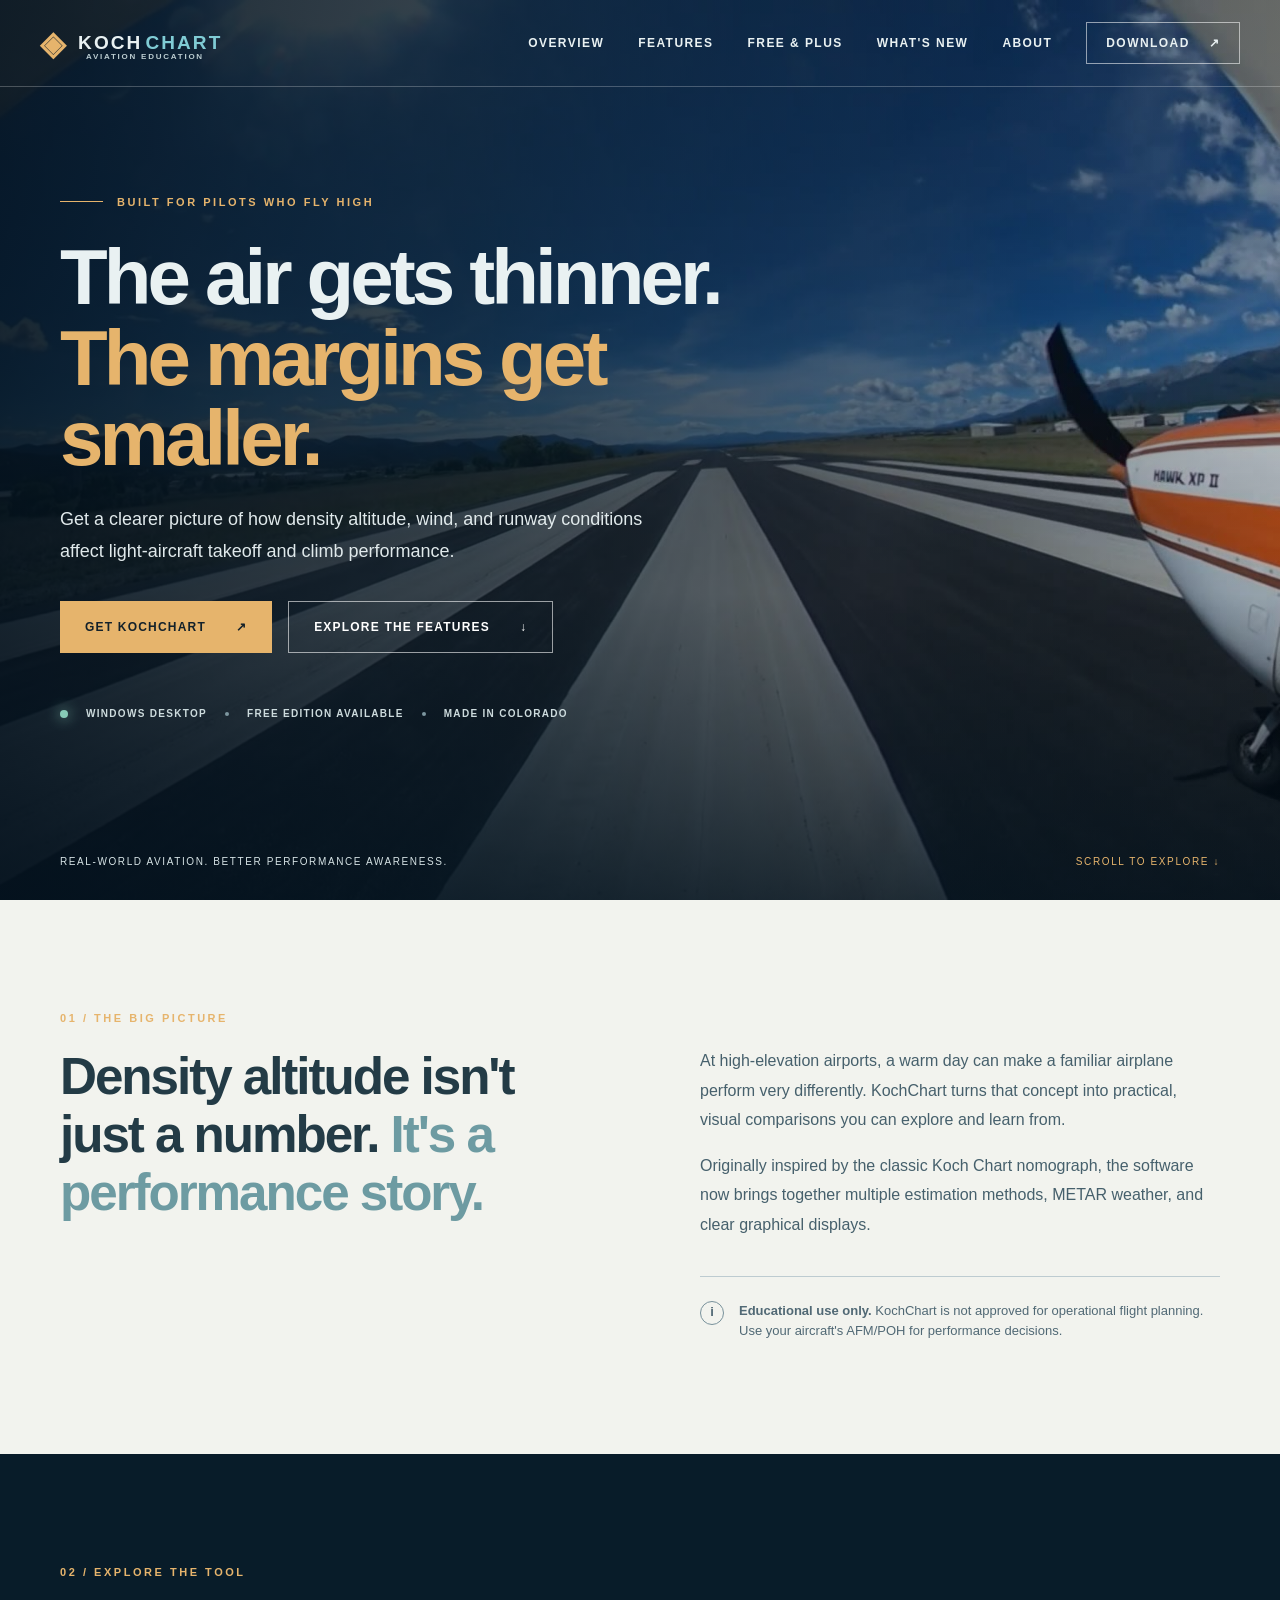
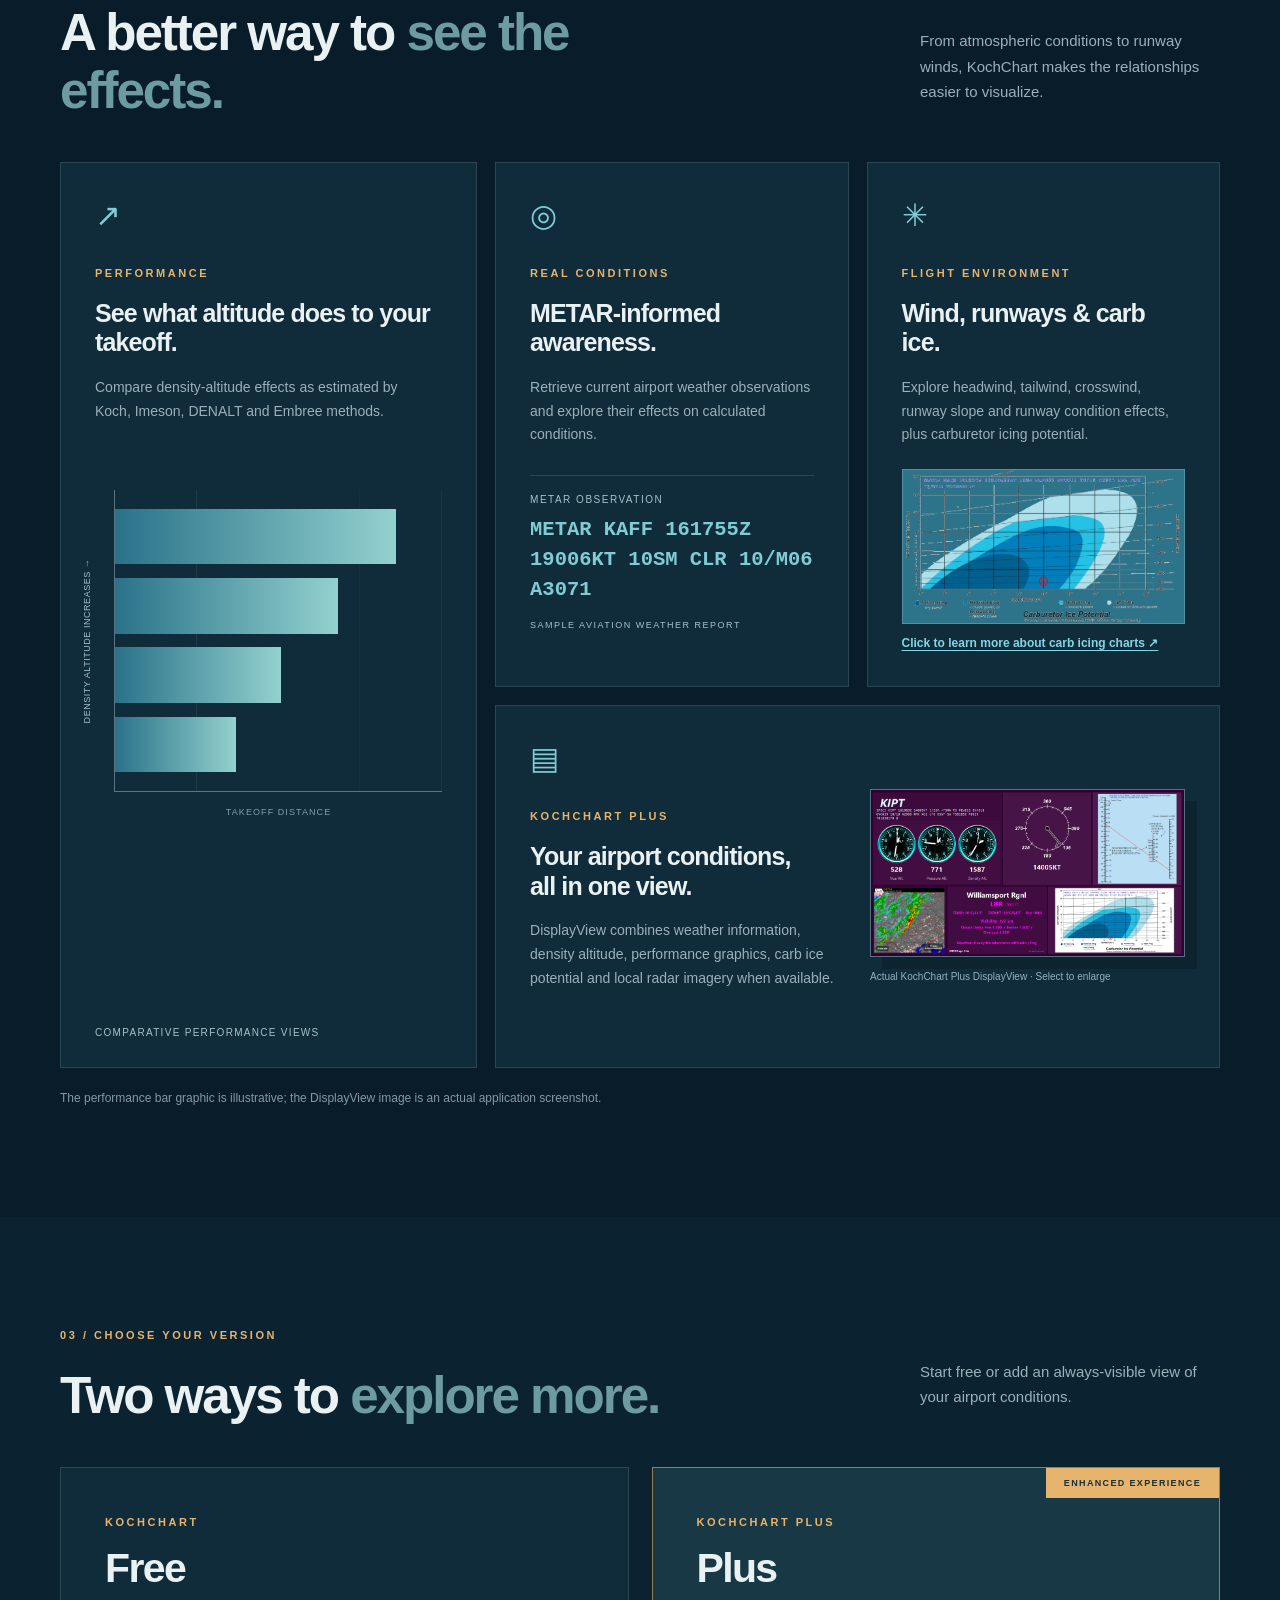
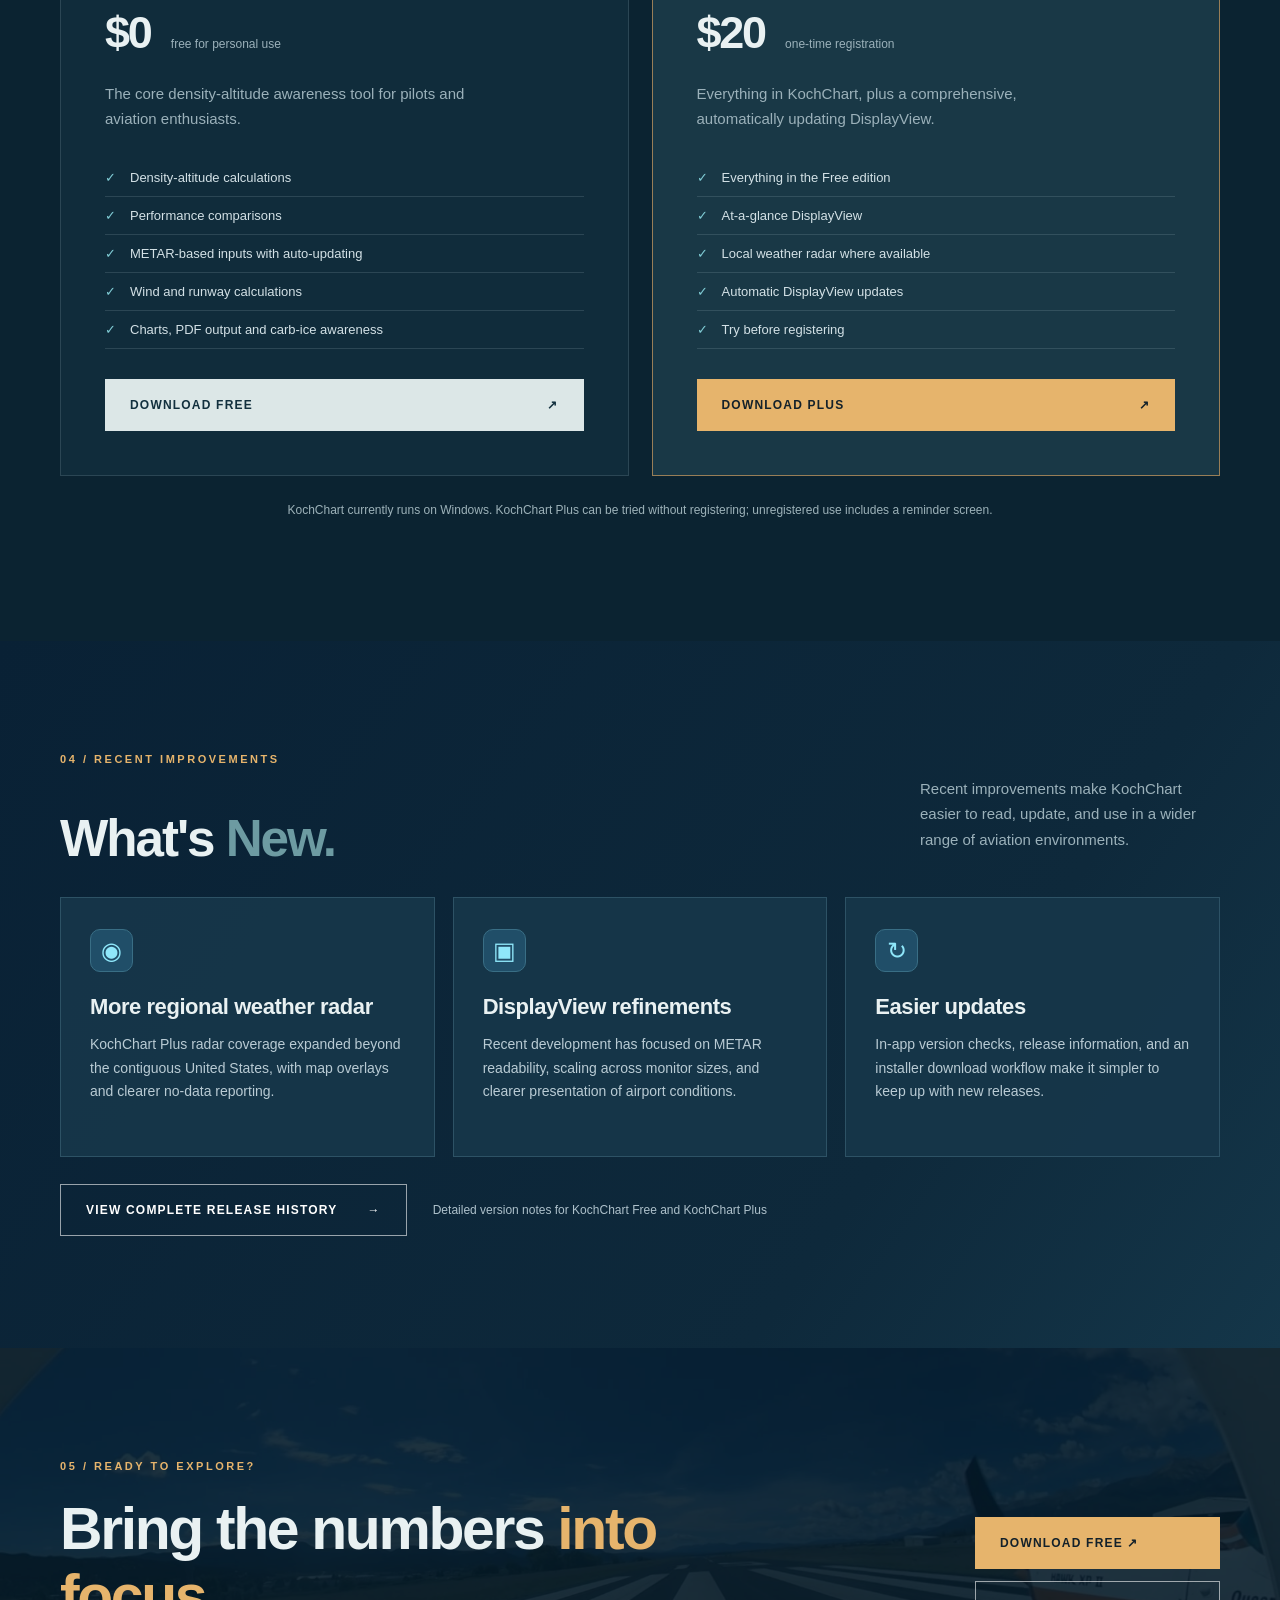
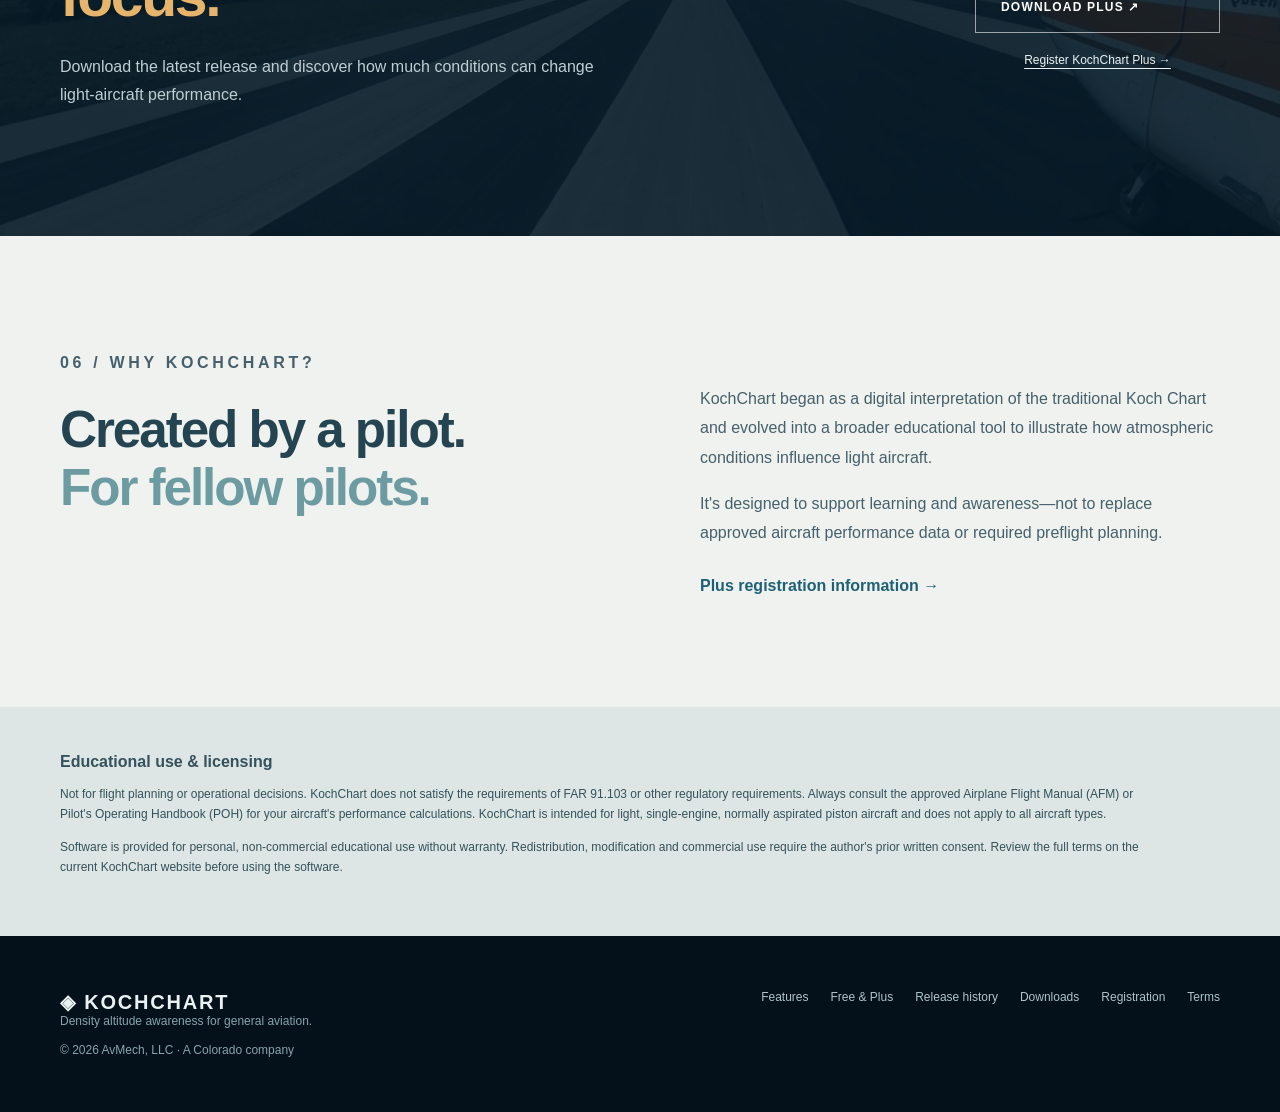
==== commit 88cae096: "fixing issues with carb ice page" ====
--- a/index.html
+++ b/index.html
@@ -36,7 +36,7 @@
     <section class="intro section" id="why"><div class="container intro-grid"><div><p class="overline">01 / THE BIG PICTURE</p><h2>Density altitude isn't just a number. <span>It's a performance story.</span></h2></div><div class="intro-right"><p>At high-elevation airports, a warm day can make a familiar airplane perform very differently. KochChart turns that concept into practical, visual comparisons you can explore and learn from.</p><p>Originally inspired by the classic Koch Chart nomograph, the software now brings together multiple estimation methods, METAR weather, and clear graphical displays.</p><div class="note"><span class="note-icon">i</span><span><strong>Educational use only.</strong> KochChart is not approved for operational flight planning. Use your aircraft's AFM/POH for performance decisions.</span></div></div></div></section>
     <section class="features section" id="features"><div class="container"><p class="overline">02 / EXPLORE THE TOOL</p><div class="section-heading"><h2>A better way to <span>see the effects.</span></h2><p>From atmospheric conditions to runway winds, KochChart makes the relationships easier to visualize.</p></div><div class="feature-grid"><article class="feature-card large"><span class="feature-icon">↗</span><span class="card-kicker">PERFORMANCE</span><h3>See what altitude does to your takeoff.</h3><p>Compare density-altitude effects as estimated by Koch, Imeson, DENALT and Embree methods.</p><div class="chart-illustration chart-horizontal" role="img" aria-label="Four horizontal bars show shorter takeoff distances higher on the chart and longer distances lower on the chart as density altitude increases"><div class="chart-grid"></div><div class="bars"><i style="width:88%"></i><i style="width:70%"></i><i style="width:52%"></i><i style="width:38%"></i></div><div class="chart-y-axis">DENSITY ALTITUDE INCREASES →</div><div class="chart-axis">TAKEOFF DISTANCE</div></div><span class="card-foot">COMPARATIVE PERFORMANCE VIEWS</span></article><article class="feature-card"><span class="feature-icon">◎</span><span class="card-kicker">REAL CONDITIONS</span><h3>METAR-informed awareness.</h3><p>Retrieve current airport weather observations and explore their effects on calculated conditions.</p><div class="metric-visual"><span>METAR OBSERVATION</span><strong class="metric-metar">METAR KAFF 161755Z 19006KT 10SM CLR 10/M06 A3071</strong><small>SAMPLE AVIATION WEATHER REPORT</small></div></article><article class="feature-card"><span class="feature-icon">✳</span><span class="card-kicker">FLIGHT ENVIRONMENT</span><h3>Wind, runways & carb ice.</h3><p>Explore headwind, tailwind, crosswind, runway slope and runway condition effects, plus carburetor icing potential.</p><a class="carb-ice-feature" href="carb-ice-charts.html" aria-label="Learn more about carburetor icing charts">
   <img src="images/carb-ice-chart.png" alt="KochChart carburetor icing potential chart, showing colored icing-risk regions by temperature and dew point depression" loading="lazy">
-  <span class="carb-ice-caption">Click to learn more about carburetor icing charts <span aria-hidden="true">↗</span></span>
+  <span class="carb-ice-caption">Click to learn more about carb icing charts <span aria-hidden="true">↗</span></span>
 </a></article><article class="feature-card feature-wide"><div><span class="feature-icon">▤</span><span class="card-kicker">KOCHCHART PLUS</span><h3>Your airport conditions,<br>all in one view.</h3><p>DisplayView combines weather information, density altitude, performance graphics, carb ice potential and local radar imagery when available.</p></div><figure class="displayview-shot"><a href="images/displayview-kipt.png" target="_blank" rel="noopener" aria-label="Open full-size KochChart Plus DisplayView screenshot"><img src="images/displayview-kipt.png" alt="Actual KochChart Plus DisplayView at KIPT showing altimeters, wind, Koch Chart, radar, runway weather, and carburetor icing chart" loading="lazy"></a><figcaption>Actual KochChart Plus DisplayView · Select to enlarge</figcaption></figure></article></div><p class="illustration-disclaimer">The performance bar graphic is illustrative; the DisplayView image is an actual application screenshot.</p></div></section>
     <section class="versions section" id="versions"><div class="container"><p class="overline">03 / CHOOSE YOUR VERSION</p><div class="section-heading"><h2>Two ways to <span>explore more.</span></h2><p>Start free or add an always-visible view of your airport conditions.</p></div><div class="version-grid"><article class="version-card"><span class="tier">KOCHCHART</span><h3>Free</h3><div class="price">$0 <small>free for personal use</small></div><p>The core density-altitude awareness tool for pilots and aviation enthusiasts.</p><ul><li>Density-altitude calculations</li><li>Performance comparisons</li><li>METAR-based inputs with auto-updating</li><li>Wind and runway calculations</li><li>Charts, PDF output and carb-ice awareness</li></ul><a class="btn btn-quiet" href="https://github.com/MtnFlyer83/AppBinaries/releases" target="_blank" rel="noopener noreferrer">Download Free <span aria-hidden="true">↗</span></a></article><article class="version-card premium"><div class="popular">ENHANCED EXPERIENCE</div><span class="tier">KOCHCHART PLUS</span><h3>Plus</h3><div class="price">$20 <small>one-time registration</small></div><p>Everything in KochChart, plus a comprehensive, automatically updating DisplayView.</p><ul><li>Everything in the Free edition</li><li>At-a-glance DisplayView</li><li>Local weather radar where available</li><li>Automatic DisplayView updates</li><li>Try before registering</li></ul><a class="btn btn-primary" href="https://github.com/MtnFlyer83/KochChart-Plus/releases" target="_blank" rel="noopener noreferrer">Download Plus <span aria-hidden="true">↗</span></a></article></div><p class="versions-foot">KochChart currently runs on Windows. KochChart Plus can be tried without registering; unregistered use includes a reminder screen.</p></div></section>
     <section class="whats-new section" id="whats-new" aria-labelledby="whats-new-title">
--- a/css/style.css
+++ b/css/style.css
@@ -1,4 +1,21 @@
-:root{--bg:#071722;--bg2:#0d2230;--panel:#112b39;--ink:#e9f1f2;--muted:#9bb1ba;--accent:#e6b46c;--teal:#80ccd5;--line:rgba(201,226,234,.14)}*{box-sizing:border-box}html{scroll-behavior:smooth}body{margin:0;background:var(--bg);color:var(--ink);font-family:Inter,'Segoe UI',Arial,sans-serif;-webkit-font-smoothing:antialiased}a{color:inherit;text-decoration:none}button{font:inherit}.container{width:min(1160px,calc(100% - 80px));margin:auto}.skip{position:absolute;top:-100px;left:10px;background:white;color:black;z-index:30;padding:10px}.skip:focus{top:10px}.site-header{position:absolute;top:0;left:0;right:0;z-index:10;border-bottom:1px solid rgba(255,255,255,.24)}.nav-wrap{width:min(1310px,calc(100% - 80px));height:86px;display:flex;align-items:center;justify-content:space-between;margin:auto}.brand{font-weight:850;letter-spacing:.11em;font-size:19px;display:flex;align-items:center;gap:3px;position:relative}.brand>span:not(.brand-mark){color:var(--teal)}.brand-mark{font-size:33px;color:var(--accent);margin-right:8px}.brand small{position:absolute;left:46px;top:28px;letter-spacing:.22em;font-size:8px;color:#bccdd1;font-weight:600}.nav-wrap nav{display:flex;gap:34px;align-items:center;font-size:12px;font-weight:700;text-transform:uppercase;letter-spacing:.12em}.nav-wrap nav a:hover,.text-link:hover{color:var(--accent)}.nav-wrap .nav-download{border:1px solid rgba(255,255,255,.55);padding:13px 19px}.nav-download span{margin-left:14px}.menu-toggle{display:none}.hero{height:min(900px,100svh);min-height:675px;position:relative;overflow:hidden;background:#183447 url('../video/mountain-flying-poster.jpg') center/cover}.hero-video{position:absolute;inset:0;width:100%;height:100%;object-fit:cover;z-index:0}.hero-shade{position:absolute;inset:0;background:linear-gradient(90deg,rgba(3,17,29,.9) 0%,rgba(4,20,32,.76) 37%,rgba(3,17,29,.28) 100%),linear-gradient(0deg,rgba(5,19,30,.74),transparent 34%,rgba(3,17,29,.15));z-index:1}.hero-inner{position:relative;z-index:2;height:100%;display:flex;align-items:center;padding-top:66px}.hero-copy{max-width:800px}.eyebrow,.overline,.card-kicker,.tier{color:var(--accent);font-weight:800;font-size:11px;letter-spacing:.23em}.eyebrow{display:flex;align-items:center;gap:14px}.eyebrow-line{width:43px;height:1px;background:var(--accent)}h1,h2,h3,p{margin-top:0}h1{font-size:clamp(50px,6.1vw,91px);line-height:1.035;letter-spacing:-.05em;font-weight:790;margin:29px 0 25px}h1 em,.cta h2 em{font-style:normal;color:var(--accent)}.hero-copy>p{max-width:610px;font-size:18px;line-height:1.75;color:#e0e9eb}.hero-actions{display:flex;gap:16px;flex-wrap:wrap;margin:34px 0 55px}.btn{min-height:52px;padding:16px 25px;display:inline-flex;align-items:center;justify-content:space-between;gap:30px;font-size:12px;text-transform:uppercase;letter-spacing:.1em;font-weight:800;transition:transform .2s,background .2s}.btn:hover{transform:translateY(-2px)}.btn-primary{background:var(--accent);color:#13212a}.btn-primary:hover{background:#f3ca8f}.btn-outline{border:1px solid rgba(255,255,255,.58);color:white}.btn-outline:hover{background:rgba(255,255,255,.11)}.hero-meta{display:flex;flex-wrap:wrap;gap:18px;align-items:center;font-size:10px;font-weight:700;letter-spacing:.13em;color:#cddbdd}.status-dot{height:8px;width:8px;border-radius:50%;background:#87cbb7;box-shadow:0 0 14px #87cbb7}.sep{height:4px;width:4px;border-radius:50%;background:#7d969f}.hero-footer{position:absolute;bottom:33px;left:50%;transform:translateX(-50%);z-index:3;display:flex;justify-content:space-between;font-size:10px;letter-spacing:.16em;color:#d6e3e5}.hero-footer a{color:var(--accent)}.section{padding:112px 0}.intro{background:#f2f3ee;color:#233b46}.intro-grid,.about-grid{display:grid;grid-template-columns:1fr 1fr;gap:120px}.intro h2,.section-heading h2,.about h2,.cta h2{font-size:clamp(36px,4vw,57px);line-height:1.13;letter-spacing:-.04em;margin:24px 0}.intro h2 span,.section-heading h2 span,.about h2 span{color:#6d9ba2}.intro-right{padding-top:34px}.intro-right p,.about-grid p{font-size:16px;line-height:1.85;color:#46606c}.note{display:flex;gap:15px;margin-top:36px;border-top:1px solid #bdcbd0;padding-top:24px;color:#516975;line-height:1.6;font-size:13px}.note-icon{flex:0 0 24px;height:24px;display:grid;place-items:center;border:1px solid #78919b;border-radius:50%;font-weight:bold}.features{background:#081c29}.section-heading{display:flex;justify-content:space-between;align-items:end;gap:60px;margin-bottom:42px}.section-heading h2{max-width:660px;margin:15px 0 0}.section-heading p{max-width:300px;color:var(--muted);font-size:15px;line-height:1.7}.feature-grid{display:grid;grid-template-columns:1.18fr 1fr 1fr;gap:18px}.feature-card{background:#102b3a;border:1px solid var(--line);padding:34px;min-height:365px;overflow:hidden;position:relative}.feature-card.large{grid-row:span 2;min-height:748px}.feature-card.feature-wide{grid-column:span 2;display:grid;grid-template-columns:1fr 1fr;gap:25px;min-height:363px}.feature-icon{display:block;color:var(--teal);font-size:31px;margin-bottom:29px}.feature-card h3{font-size:25px;line-height:1.18;letter-spacing:-.035em;margin:18px 0}.feature-card p{font-size:14px;line-height:1.7;color:var(--muted);max-width:330px}.card-foot{position:absolute;bottom:29px;font-size:10px;letter-spacing:.13em;color:#a7c1c9}.chart-illustration{position:relative;height:280px;margin-top:76px;border-left:1px solid #597581;border-bottom:1px solid #597581}.chart-grid{position:absolute;inset:0;background:repeating-linear-gradient(to top,transparent 0,transparent calc(25% - 1px),rgba(125,173,186,.18) 25%)}.bars{position:absolute;inset:10px 20px 1px;display:flex;gap:23px;align-items:flex-end}.bars i{width:25%;background:linear-gradient(0deg,#2a7289,#92d1ce)}.chart-axis{position:absolute;bottom:-35px;left:0;right:0;text-align:center;color:#839eaa;letter-spacing:.12em;font-size:9px}.metric-visual{display:flex;flex-direction:column;margin-top:28px;border-top:1px solid var(--line);padding-top:18px;color:#a4c3cb;letter-spacing:.15em;font-size:10px}.metric-visual strong{color:var(--teal);font-size:42px;letter-spacing:-.04em;margin:4px 0}.metric-visual small{font-size:9px}.wind-visual{position:absolute;right:33px;bottom:-32px;width:155px;height:155px;border:1px solid #6c9bac;border-radius:50%;display:grid;place-items:center;opacity:.8}.wind-visual .ring{position:absolute;inset:25px;border:1px dashed #638593;border-radius:50%}.wind-visual .r2{inset:49px}.wind-arrow{font-size:95px;color:var(--teal);line-height:1}.panel-illustration{align-self:center;border:1px solid #547280;background:#08212f;box-shadow:12px 12px 0 rgba(0,0,0,.17)}.panel-top{display:flex;justify-content:space-between;padding:13px;background:#204456;font-size:9px;letter-spacing:.09em;color:#cae0e6}.panel-top span:last-child{color:#8be1b2}.panel-widgets{display:grid;grid-template-columns:repeat(3,1fr);gap:5px;padding:9px}.panel-widgets div{min-width:0;background:#143548;padding:10px 7px;min-height:120px}.panel-widgets b,.panel-widgets i{display:block;font-size:8px;font-style:normal;line-height:2;color:#81b9c4}.panel-widgets b{color:white}.illustration-disclaimer{font-size:12px;color:#829aa5;margin:23px 0 0}.versions{background:#0b2331}.version-grid{display:grid;grid-template-columns:1fr 1fr;gap:23px}.version-card{background:#102c3b;padding:44px;border:1px solid var(--line);position:relative}.version-card.premium{background:#193846;border-color:#987e57}.popular{position:absolute;right:0;top:0;padding:10px 18px;background:var(--accent);color:#18313b;font-size:9px;font-weight:900;letter-spacing:.15em}.version-card h3{font-size:41px;letter-spacing:-.04em;margin:15px 0}.price{font-size:45px;font-weight:800;letter-spacing:-.05em}.price small{font-size:12px;font-weight:400;color:var(--muted);letter-spacing:normal;margin-left:10px}.version-card>p{font-size:15px;line-height:1.7;color:var(--muted);max-width:410px;min-height:56px;margin:22px 0}.version-card ul{margin:0 0 30px;padding:0;list-style:none}.version-card li{padding:11px 0 11px 25px;border-bottom:1px solid var(--line);font-size:13px;position:relative;color:#d3e1e6}.version-card li:before{content:'✓';position:absolute;left:0;color:var(--teal)}.version-card .btn{width:100%}.btn-quiet{background:#dce7e7;color:#12303e}.versions-foot{text-align:center;font-size:12px;color:#9db2b9;margin-top:27px}.cta{background:#16394c url('../video/mountain-flying-poster.jpg') center 65%/cover;position:relative}.cta:before{content:'';position:absolute;inset:0;background:rgba(4,25,39,.89)}.cta-inner{position:relative;display:flex;align-items:center;justify-content:space-between;gap:80px}.cta h2{font-size:clamp(38px,4.6vw,63px);max-width:640px}.cta p:not(.overline){color:#bfced2;line-height:1.7;max-width:550px}.cta-buttons{display:flex;flex-direction:column;min-width:245px;gap:12px}.register-link{text-align:center;font-size:12px;text-decoration:underline;text-underline-offset:4px;margin-top:8px}.about{background:#eff2ee;color:#244451}.about-grid>div:last-child{padding-top:36px}.about .text-link{display:inline-block;color:#1f6174;font-weight:750;margin-top:13px}.legal{background:#dde6e5;color:#35515b;padding:46px 0}.legal h2{font-size:16px}.legal p{font-size:12px;line-height:1.7;max-width:1100px}.footer{background:#04111a;padding:54px 0}.footer-inner{display:flex;justify-content:space-between;gap:30px}.footer-brand{font-size:20px;letter-spacing:.09em;font-weight:800}.footer p,.footer small{color:#89a3ac;font-size:12px}.footer-links{display:flex;align-items:flex-start;gap:22px;flex-wrap:wrap;font-size:12px;color:#afc4ca}@media(max-width:950px){.container{width:min(100% - 46px,1160px)}.nav-wrap{width:calc(100% - 46px)}.nav-wrap nav{gap:16px}.intro-grid,.about-grid{gap:48px}.feature-grid{grid-template-columns:1fr 1fr}.feature-card.large{grid-row:span 2}.feature-card.feature-wide{grid-column:span 1;display:block}.panel-illustration{margin-top:20px}}@media(max-width:700px){.nav-wrap{height:74px}.menu-toggle{display:block;background:transparent;border:1px solid #b0c7ce;color:white;padding:7px 12px;font-size:20px}.nav-wrap nav{display:none;position:absolute;top:74px;left:0;right:0;background:#091d2b;padding:24px;flex-direction:column;align-items:stretch;gap:20px}.nav-wrap nav.open{display:flex}.hero{min-height:670px;height:94svh}.hero-shade{background:linear-gradient(90deg,rgba(3,17,29,.87),rgba(3,17,29,.55)),linear-gradient(0deg,rgba(3,17,29,.8),transparent 60%)}.hero-copy{padding-top:10px}h1{font-size:clamp(46px,10vw,72px)}.hero-copy>p{font-size:16px}.hero-meta{font-size:9px;gap:9px}.hero-footer{bottom:20px;font-size:8px}.hero-footer span{display:none}.section{padding:77px 0}.intro-grid,.about-grid,.version-grid,.feature-grid{grid-template-columns:1fr;gap:21px}.intro-right,.about-grid>div:last-child{padding-top:0}.section-heading{display:block}.feature-card,.feature-card.large,.feature-card.feature-wide{min-height:350px;grid-column:auto;grid-row:auto}.feature-card.large{min-height:630px}.feature-card.feature-wide{min-height:550px}.chart-illustration{margin-top:45px}.cta-inner{display:block}.cta-buttons{margin-top:32px}.footer-inner{display:block}.footer-links{margin-top:30px}}@media(prefers-reduced-motion:reduce){html{scroll-behavior:auto}*,*:before,*:after{animation:none!important;transition:none!important}.hero-video{display:none}}
+:root{--bg:#071722;--bg2:#0d2230;--panel:#112b39;--ink:#e9f1f2;--muted:#9bb1ba;--accent:#e6b46c;--teal:#80ccd5;--line:rgba(201,226,234,.14)}*{box-sizing:border-box}html{scroll-behavior:smooth}body{margin:0;background:var(--bg);color:var(--ink);font-family:Inter,'Segoe UI',Arial,sans-serif;-webkit-font-smoothing:antialiased}a{color:inherit;text-decoration:none}button{font:inherit}.container{width:min(1160px,calc(100% - 80px));margin:auto}.skip{position:absolute;top:-100px;left:10px;background:white;color:black;z-index:30;padding:10px}.skip:focus{top:10px}.site-header{position:absolute;top:0;left:0;right:0;z-index:10;border-bottom:1px solid rgba(255,255,255,.24)}.nav-wrap{width:min(1310px,calc(100% - 80px));height:86px;display:flex;align-items:center;justify-content:space-between;margin:auto}.brand{font-weight:850;letter-spacing:.11em;font-size:19px;display:flex;align-items:center;gap:3px;position:relative}.brand>span:not(.brand-mark){color:var(--teal)}.brand-mark{font-size:33px;color:var(--accent);margin-right:8px}.brand small{position:absolute;left:46px;top:28px;letter-spacing:.22em;font-size:8px;color:#bccdd1;font-weight:600}.nav-wrap nav{display:flex;gap:34px;align-items:center;font-size:12px;font-weight:700;text-transform:uppercase;letter-spacing:.12em}.nav-wrap nav a:hover,.text-link:hover{color:var(--accent)}.nav-wrap .nav-download{border:1px solid rgba(255,255,255,.55);padding:13px 19px}.nav-download span{margin-left:14px}.menu-toggle{display:none}
+.hero {
+    height: min(900px,100svh);
+    min-height: 675px;
+    position: relative;
+    overflow: hidden;
+    background-color: #183447;
+    background-image: url('../video/mountain-flying-poster.jpg');
+    background-position: center;
+    background-size: cover;
+}.hero-video{position:absolute;inset:0;width:100%;height:100%;object-fit:cover;z-index:0}.hero-shade{position:absolute;inset:0;background:linear-gradient(90deg,rgba(3,17,29,.9) 0%,rgba(4,20,32,.76) 37%,rgba(3,17,29,.28) 100%),linear-gradient(0deg,rgba(5,19,30,.74),transparent 34%,rgba(3,17,29,.15));z-index:1}.hero-inner{position:relative;z-index:2;height:100%;display:flex;align-items:center;padding-top:66px}.hero-copy{max-width:800px}.eyebrow,.overline,.card-kicker,.tier{color:var(--accent);font-weight:800;font-size:11px;letter-spacing:.23em}.eyebrow{display:flex;align-items:center;gap:14px}.eyebrow-line{width:43px;height:1px;background:var(--accent)}h1,h2,h3,p{margin-top:0}h1{font-size:clamp(50px,6.1vw,91px);line-height:1.035;letter-spacing:-.05em;font-weight:790;margin:29px 0 25px}h1 em,.cta h2 em{font-style:normal;color:var(--accent)}.hero-copy>p{max-width:610px;font-size:18px;line-height:1.75;color:#e0e9eb}.hero-actions{display:flex;gap:16px;flex-wrap:wrap;margin:34px 0 55px}.btn{min-height:52px;padding:16px 25px;display:inline-flex;align-items:center;justify-content:space-between;gap:30px;font-size:12px;text-transform:uppercase;letter-spacing:.1em;font-weight:800;transition:transform .2s,background .2s}.btn:hover{transform:translateY(-2px)}.btn-primary{background:var(--accent);color:#13212a}.btn-primary:hover{background:#f3ca8f}.btn-outline{border:1px solid rgba(255,255,255,.58);color:white}.btn-outline:hover{background:rgba(255,255,255,.11)}.hero-meta{display:flex;flex-wrap:wrap;gap:18px;align-items:center;font-size:10px;font-weight:700;letter-spacing:.13em;color:#cddbdd}.status-dot{height:8px;width:8px;border-radius:50%;background:#87cbb7;box-shadow:0 0 14px #87cbb7}.sep{height:4px;width:4px;border-radius:50%;background:#7d969f}.hero-footer{position:absolute;bottom:33px;left:50%;transform:translateX(-50%);z-index:3;display:flex;justify-content:space-between;font-size:10px;letter-spacing:.16em;color:#d6e3e5}.hero-footer a{color:var(--accent)}.section{padding:112px 0}.intro{background:#f2f3ee;color:#233b46}.intro-grid,.about-grid{display:grid;grid-template-columns:1fr 1fr;gap:120px}.intro h2,.section-heading h2,.about h2,.cta h2{font-size:clamp(36px,4vw,57px);line-height:1.13;letter-spacing:-.04em;margin:24px 0}.intro h2 span,.section-heading h2 span,.about h2 span{color:#6d9ba2}.intro-right{padding-top:34px}.intro-right p,.about-grid p{font-size:16px;line-height:1.85;color:#46606c}.note{display:flex;gap:15px;margin-top:36px;border-top:1px solid #bdcbd0;padding-top:24px;color:#516975;line-height:1.6;font-size:13px}.note-icon{flex:0 0 24px;height:24px;display:grid;place-items:center;border:1px solid #78919b;border-radius:50%;font-weight:bold}.features{background:#081c29}.section-heading{display:flex;justify-content:space-between;align-items:end;gap:60px;margin-bottom:42px}.section-heading h2{max-width:660px;margin:15px 0 0}.section-heading p{max-width:300px;color:var(--muted);font-size:15px;line-height:1.7}.feature-grid{display:grid;grid-template-columns:1.18fr 1fr 1fr;gap:18px}.feature-card{background:#102b3a;border:1px solid var(--line);padding:34px;min-height:365px;overflow:hidden;position:relative}.feature-card.large{grid-row:span 2;min-height:748px}.feature-card.feature-wide{grid-column:span 2;display:grid;grid-template-columns:1fr 1fr;gap:25px;min-height:363px}.feature-icon{display:block;color:var(--teal);font-size:31px;margin-bottom:29px}.feature-card h3{font-size:25px;line-height:1.18;letter-spacing:-.035em;margin:18px 0}.feature-card p{font-size:14px;line-height:1.7;color:var(--muted);max-width:330px}.card-foot{position:absolute;bottom:29px;font-size:10px;letter-spacing:.13em;color:#a7c1c9}.chart-illustration{position:relative;height:280px;margin-top:76px;border-left:1px solid #597581;border-bottom:1px solid #597581}.chart-grid{position:absolute;inset:0;background:repeating-linear-gradient(to top,transparent 0,transparent calc(25% - 1px),rgba(125,173,186,.18) 25%)}.bars{position:absolute;inset:10px 20px 1px;display:flex;gap:23px;align-items:flex-end}.bars i{width:25%;background:linear-gradient(0deg,#2a7289,#92d1ce)}.chart-axis{position:absolute;bottom:-35px;left:0;right:0;text-align:center;color:#839eaa;letter-spacing:.12em;font-size:9px}.metric-visual{display:flex;flex-direction:column;margin-top:28px;border-top:1px solid var(--line);padding-top:18px;color:#a4c3cb;letter-spacing:.15em;font-size:10px}.metric-visual strong{color:var(--teal);font-size:42px;letter-spacing:-.04em;margin:4px 0}.metric-visual small{font-size:9px}.wind-visual{position:absolute;right:33px;bottom:-32px;width:155px;height:155px;border:1px solid #6c9bac;border-radius:50%;display:grid;place-items:center;opacity:.8}.wind-visual .ring{position:absolute;inset:25px;border:1px dashed #638593;border-radius:50%}.wind-visual .r2{inset:49px}.wind-arrow{font-size:95px;color:var(--teal);line-height:1}.panel-illustration{align-self:center;border:1px solid #547280;background:#08212f;box-shadow:12px 12px 0 rgba(0,0,0,.17)}.panel-top{display:flex;justify-content:space-between;padding:13px;background:#204456;font-size:9px;letter-spacing:.09em;color:#cae0e6}.panel-top span:last-child{color:#8be1b2}.panel-widgets{display:grid;grid-template-columns:repeat(3,1fr);gap:5px;padding:9px}.panel-widgets div{min-width:0;background:#143548;padding:10px 7px;min-height:120px}.panel-widgets b,.panel-widgets i{display:block;font-size:8px;font-style:normal;line-height:2;color:#81b9c4}.panel-widgets b{color:white}.illustration-disclaimer{font-size:12px;color:#829aa5;margin:23px 0 0}.versions{background:#0b2331}.version-grid{display:grid;grid-template-columns:1fr 1fr;gap:23px}.version-card{background:#102c3b;padding:44px;border:1px solid var(--line);position:relative}.version-card.premium{background:#193846;border-color:#987e57}.popular{position:absolute;right:0;top:0;padding:10px 18px;background:var(--accent);color:#18313b;font-size:9px;font-weight:900;letter-spacing:.15em}.version-card h3{font-size:41px;letter-spacing:-.04em;margin:15px 0}.price{font-size:45px;font-weight:800;letter-spacing:-.05em}.price small{font-size:12px;font-weight:400;color:var(--muted);letter-spacing:normal;margin-left:10px}.version-card>p{font-size:15px;line-height:1.7;color:var(--muted);max-width:410px;min-height:56px;margin:22px 0}.version-card ul{margin:0 0 30px;padding:0;list-style:none}.version-card li{padding:11px 0 11px 25px;border-bottom:1px solid var(--line);font-size:13px;position:relative;color:#d3e1e6}.version-card li:before{content:'✓';position:absolute;left:0;color:var(--teal)}.version-card .btn{width:100%}.btn-quiet{background:#dce7e7;color:#12303e}.versions-foot{text-align:center;font-size:12px;color:#9db2b9;margin-top:27px}
+.cta {
+    background-color: #16394c;
+    background-image: url('../video/mountain-flying-poster.jpg');
+    background-position: center 65%;
+    background-size: cover;
+    position: relative
+}.cta:before{content:'';position:absolute;inset:0;background:rgba(4,25,39,.89)}.cta-inner{position:relative;display:flex;align-items:center;justify-content:space-between;gap:80px}.cta h2{font-size:clamp(38px,4.6vw,63px);max-width:640px}.cta p:not(.overline){color:#bfced2;line-height:1.7;max-width:550px}.cta-buttons{display:flex;flex-direction:column;min-width:245px;gap:12px}.register-link{text-align:center;font-size:12px;text-decoration:underline;text-underline-offset:4px;margin-top:8px}.about{background:#eff2ee;color:#244451}.about-grid>div:last-child{padding-top:36px}.about .text-link{display:inline-block;color:#1f6174;font-weight:750;margin-top:13px}.legal{background:#dde6e5;color:#35515b;padding:46px 0}.legal h2{font-size:16px}.legal p{font-size:12px;line-height:1.7;max-width:1100px}.footer{background:#04111a;padding:54px 0}.footer-inner{display:flex;justify-content:space-between;gap:30px}.footer-brand{font-size:20px;letter-spacing:.09em;font-weight:800}.footer p,.footer small{color:#89a3ac;font-size:12px}.footer-links{display:flex;align-items:flex-start;gap:22px;flex-wrap:wrap;font-size:12px;color:#afc4ca}@media(max-width:950px){.container{width:min(100% - 46px,1160px)}.nav-wrap{width:calc(100% - 46px)}.nav-wrap nav{gap:16px}.intro-grid,.about-grid{gap:48px}.feature-grid{grid-template-columns:1fr 1fr}.feature-card.large{grid-row:span 2}.feature-card.feature-wide{grid-column:span 1;display:block}.panel-illustration{margin-top:20px}}@media(max-width:700px){.nav-wrap{height:74px}.menu-toggle{display:block;background:transparent;border:1px solid #b0c7ce;color:white;padding:7px 12px;font-size:20px}.nav-wrap nav{display:none;position:absolute;top:74px;left:0;right:0;background:#091d2b;padding:24px;flex-direction:column;align-items:stretch;gap:20px}.nav-wrap nav.open{display:flex}.hero{min-height:670px;height:94svh}.hero-shade{background:linear-gradient(90deg,rgba(3,17,29,.87),rgba(3,17,29,.55)),linear-gradient(0deg,rgba(3,17,29,.8),transparent 60%)}.hero-copy{padding-top:10px}h1{font-size:clamp(46px,10vw,72px)}.hero-copy>p{font-size:16px}.hero-meta{font-size:9px;gap:9px}.hero-footer{bottom:20px;font-size:8px}.hero-footer span{display:none}.section{padding:77px 0}.intro-grid,.about-grid,.version-grid,.feature-grid{grid-template-columns:1fr;gap:21px}.intro-right,.about-grid>div:last-child{padding-top:0}.section-heading{display:block}.feature-card,.feature-card.large,.feature-card.feature-wide{min-height:350px;grid-column:auto;grid-row:auto}.feature-card.large{min-height:630px}.feature-card.feature-wide{min-height:550px}.chart-illustration{margin-top:45px}.cta-inner{display:block}.cta-buttons{margin-top:32px}.footer-inner{display:block}.footer-links{margin-top:30px}}@media(prefers-reduced-motion:reduce){html{scroll-behavior:auto}*,*:before,*:after{animation:none!important;transition:none!important}.hero-video{display:none}}
 
 /* Revision 2: horizontal density-altitude feature chart */
 .chart-horizontal{height:302px;margin:67px 0 0 19px;border:0;border-left:1px solid #597581;border-bottom:1px solid #597581;}
@@ -75,3 +92,50 @@
 .release-footer a{color:#a9e9f8}
 @media(max-width:900px){.news-grid{grid-template-columns:1fr}.news-card{min-height:0}}
 @media(max-width:700px){.release-intro{padding:65px 0 48px}.release-content{padding-top:38px}.release-entry{padding:21px}.release-top{min-height:70px}}
+/* Prevent hero text overlap on shorter screens */
+
+.hero {
+    height: auto;
+    min-height: max(675px, 100svh);
+}
+
+.hero-inner {
+    height: auto;
+    min-height: max(675px, 100svh);
+    padding-top: 140px;
+    padding-bottom: 125px;
+}
+
+@media (max-width: 700px) {
+    .hero {
+        height: auto;
+        min-height: max(670px, 100svh);
+    }
+
+    .hero-inner {
+        min-height: max(670px, 100svh);
+        padding-top: 115px;
+        padding-bottom: 95px;
+    }
+}
+/* Carburetor icing educational page */
+
+.carb-ice-page {
+    background-color: #f0f3f4;
+    color: #233b46;
+}
+
+    .carb-ice-page h1,
+    .carb-ice-page h2,
+    .carb-ice-page h3 {
+        color: #233b46;
+    }
+
+    .carb-ice-page p,
+    .carb-ice-page li {
+        color: #46606c;
+    }
+
+    .carb-ice-page a:not(.btn) {
+        color: #087b9c;
+    }
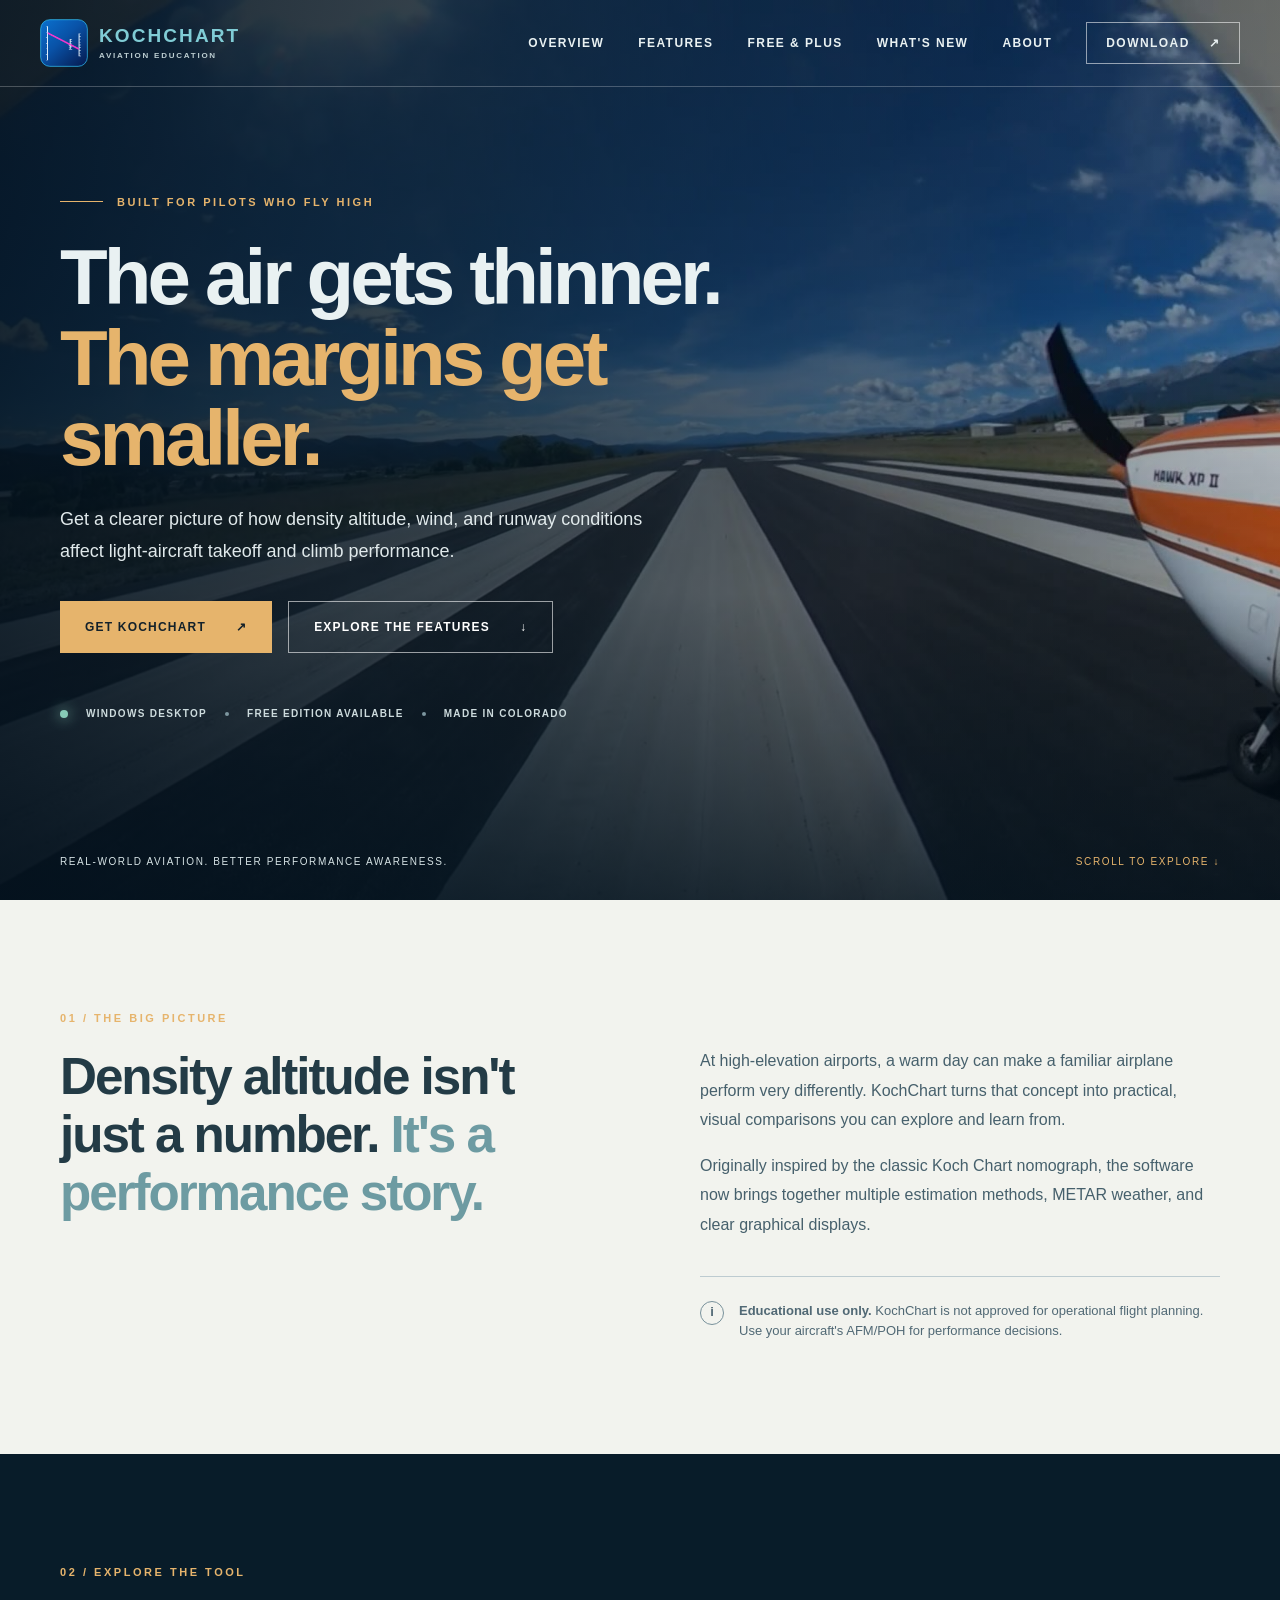
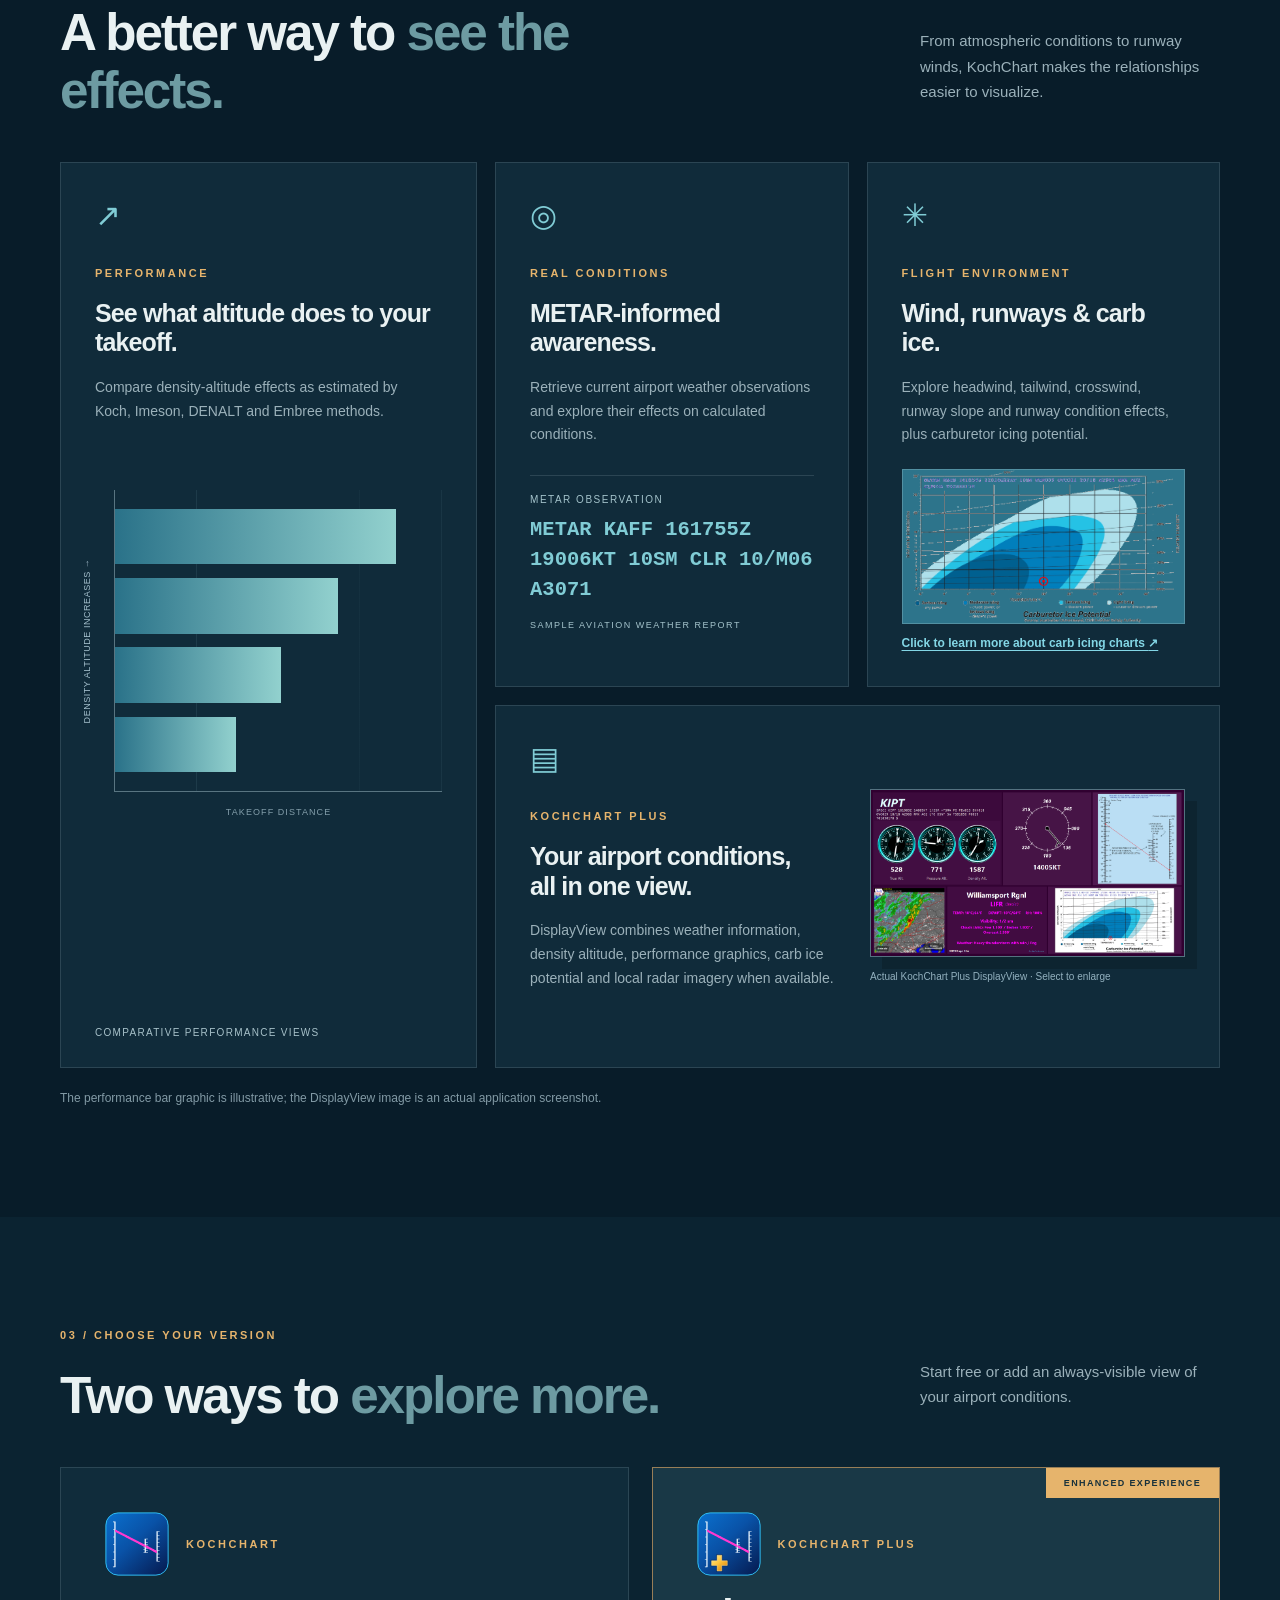
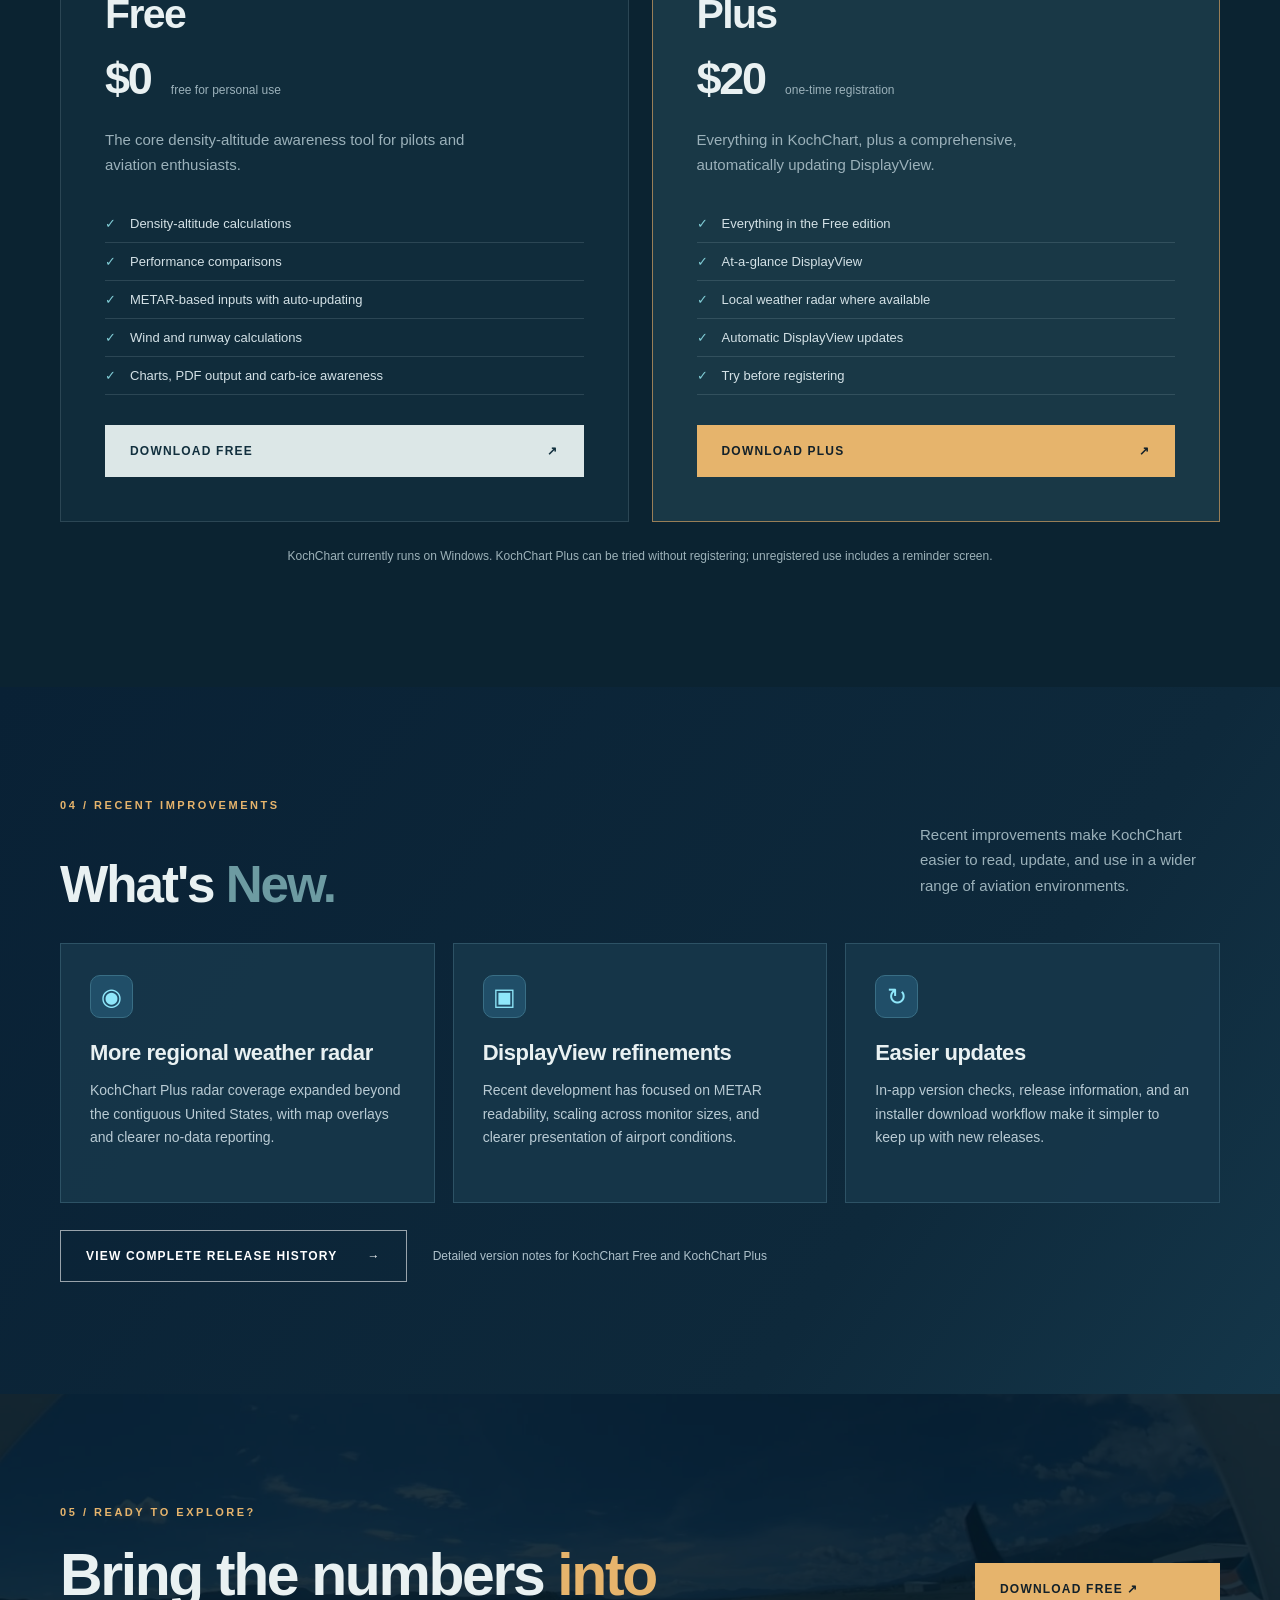
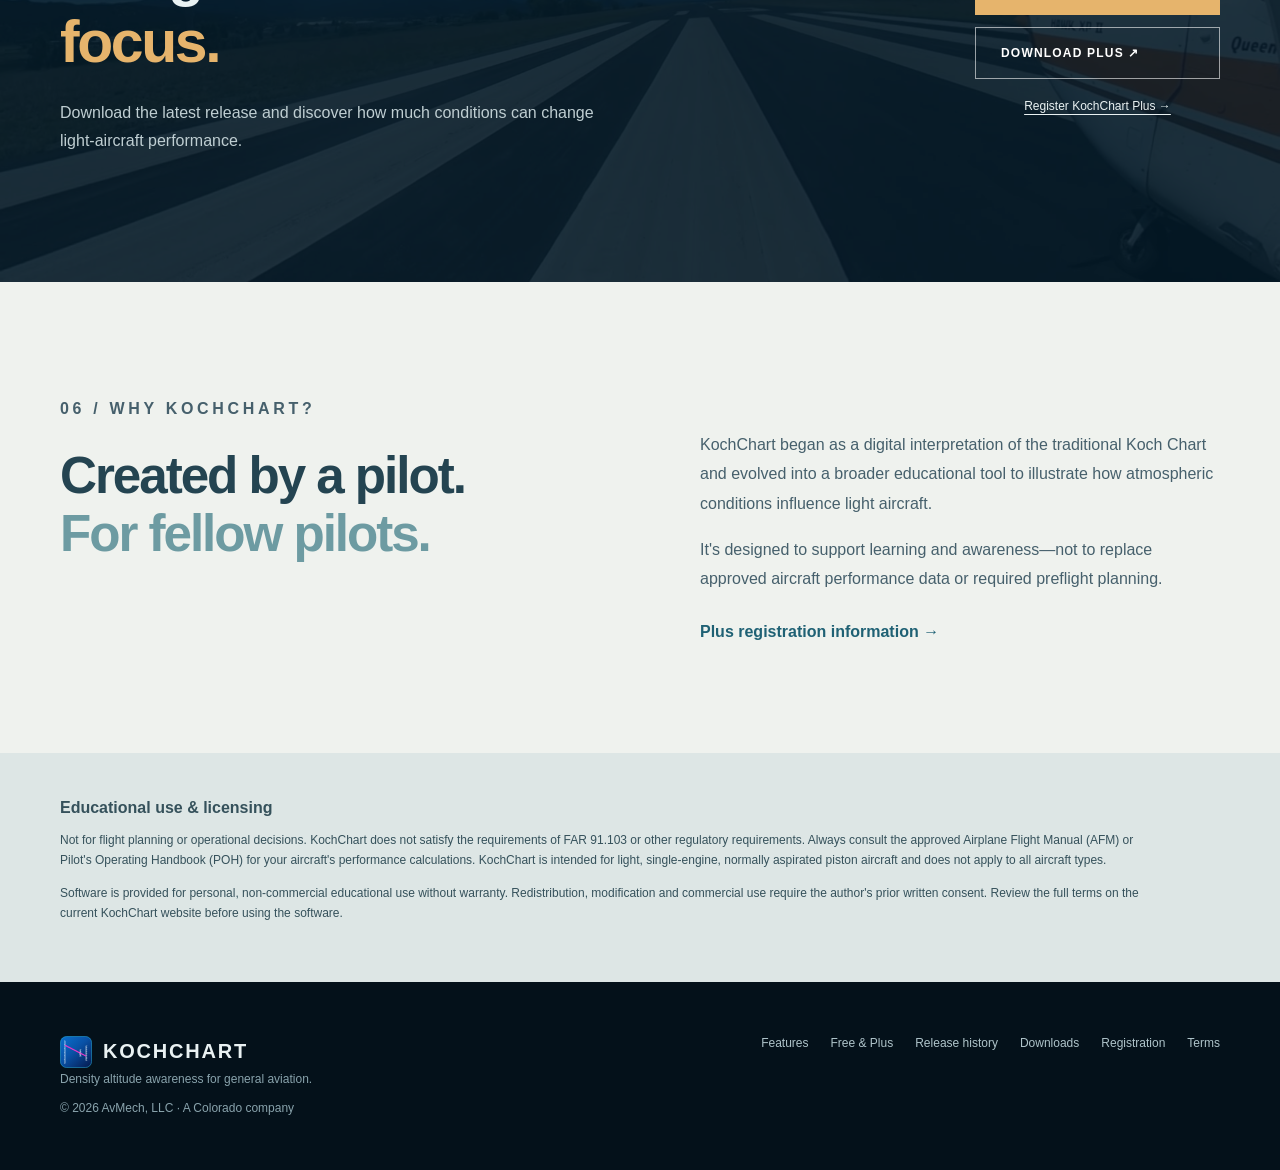
==== commit b52107e9: "updating icon and branding" ====
--- a/index.html
+++ b/index.html
@@ -8,12 +8,13 @@
   <title>KochChart | Density altitude, made visible</title>
   <link rel="stylesheet" href="css/style.css">
   <script src="js/main.js" defer></script>
+<link rel="icon" href="icon/favicon.ico" sizes="any">
 </head>
 <body>
   <a href="#main" class="skip">Skip to content</a>
   <header class="site-header" id="top">
     <div class="nav-wrap">
-      <a class="brand" href="#top"><span class="brand-mark" aria-hidden="true">◈</span> KOCH<span>CHART</span><small>AVIATION EDUCATION</small></a>
+      <a class="brand" href="#top"><img class="brand-logo" src="images/branding/kochchart.svg" alt="" width="48" height="48"> <span class="brand-wordmark">KOCH<span>CHART</span><small>AVIATION EDUCATION</small></span></a>
       <button class="menu-toggle" aria-expanded="false" aria-controls="main-nav" aria-label="Toggle navigation">☰</button>
       <nav id="main-nav" aria-label="Main navigation"><a href="#why">Overview</a><a href="#features">Features</a><a href="#versions">Free & Plus</a><a href="#whats-new">What's New</a><a href="#about">About</a><a class="nav-download" href="#download">Download <span aria-hidden="true">↗</span></a></nav>
     </div>
@@ -38,7 +39,7 @@
   <img src="images/carb-ice-chart.png" alt="KochChart carburetor icing potential chart, showing colored icing-risk regions by temperature and dew point depression" loading="lazy">
   <span class="carb-ice-caption">Click to learn more about carb icing charts <span aria-hidden="true">↗</span></span>
 </a></article><article class="feature-card feature-wide"><div><span class="feature-icon">▤</span><span class="card-kicker">KOCHCHART PLUS</span><h3>Your airport conditions,<br>all in one view.</h3><p>DisplayView combines weather information, density altitude, performance graphics, carb ice potential and local radar imagery when available.</p></div><figure class="displayview-shot"><a href="images/displayview-kipt.png" target="_blank" rel="noopener" aria-label="Open full-size KochChart Plus DisplayView screenshot"><img src="images/displayview-kipt.png" alt="Actual KochChart Plus DisplayView at KIPT showing altimeters, wind, Koch Chart, radar, runway weather, and carburetor icing chart" loading="lazy"></a><figcaption>Actual KochChart Plus DisplayView · Select to enlarge</figcaption></figure></article></div><p class="illustration-disclaimer">The performance bar graphic is illustrative; the DisplayView image is an actual application screenshot.</p></div></section>
-    <section class="versions section" id="versions"><div class="container"><p class="overline">03 / CHOOSE YOUR VERSION</p><div class="section-heading"><h2>Two ways to <span>explore more.</span></h2><p>Start free or add an always-visible view of your airport conditions.</p></div><div class="version-grid"><article class="version-card"><span class="tier">KOCHCHART</span><h3>Free</h3><div class="price">$0 <small>free for personal use</small></div><p>The core density-altitude awareness tool for pilots and aviation enthusiasts.</p><ul><li>Density-altitude calculations</li><li>Performance comparisons</li><li>METAR-based inputs with auto-updating</li><li>Wind and runway calculations</li><li>Charts, PDF output and carb-ice awareness</li></ul><a class="btn btn-quiet" href="https://github.com/MtnFlyer83/AppBinaries/releases" target="_blank" rel="noopener noreferrer">Download Free <span aria-hidden="true">↗</span></a></article><article class="version-card premium"><div class="popular">ENHANCED EXPERIENCE</div><span class="tier">KOCHCHART PLUS</span><h3>Plus</h3><div class="price">$20 <small>one-time registration</small></div><p>Everything in KochChart, plus a comprehensive, automatically updating DisplayView.</p><ul><li>Everything in the Free edition</li><li>At-a-glance DisplayView</li><li>Local weather radar where available</li><li>Automatic DisplayView updates</li><li>Try before registering</li></ul><a class="btn btn-primary" href="https://github.com/MtnFlyer83/KochChart-Plus/releases" target="_blank" rel="noopener noreferrer">Download Plus <span aria-hidden="true">↗</span></a></article></div><p class="versions-foot">KochChart currently runs on Windows. KochChart Plus can be tried without registering; unregistered use includes a reminder screen.</p></div></section>
+    <section class="versions section" id="versions"><div class="container"><p class="overline">03 / CHOOSE YOUR VERSION</p><div class="section-heading"><h2>Two ways to <span>explore more.</span></h2><p>Start free or add an always-visible view of your airport conditions.</p></div><div class="version-grid"><article class="version-card"><div class="edition-identity"><img src="images/branding/kochchart.svg" width="64" height="64" alt="KochChart icon"><span class="tier">KOCHCHART</span></div><h3>Free</h3><div class="price">$0 <small>free for personal use</small></div><p>The core density-altitude awareness tool for pilots and aviation enthusiasts.</p><ul><li>Density-altitude calculations</li><li>Performance comparisons</li><li>METAR-based inputs with auto-updating</li><li>Wind and runway calculations</li><li>Charts, PDF output and carb-ice awareness</li></ul><a class="btn btn-quiet" href="https://github.com/MtnFlyer83/AppBinaries/releases" target="_blank" rel="noopener noreferrer">Download Free <span aria-hidden="true">↗</span></a></article><article class="version-card premium"><div class="popular">ENHANCED EXPERIENCE</div><div class="edition-identity"><img src="images/branding/kochchart-plus.svg" width="64" height="64" alt="KochChart Plus icon"><span class="tier">KOCHCHART PLUS</span></div><h3>Plus</h3><div class="price">$20 <small>one-time registration</small></div><p>Everything in KochChart, plus a comprehensive, automatically updating DisplayView.</p><ul><li>Everything in the Free edition</li><li>At-a-glance DisplayView</li><li>Local weather radar where available</li><li>Automatic DisplayView updates</li><li>Try before registering</li></ul><a class="btn btn-primary" href="https://github.com/MtnFlyer83/KochChart-Plus/releases" target="_blank" rel="noopener noreferrer">Download Plus <span aria-hidden="true">↗</span></a></article></div><p class="versions-foot">KochChart currently runs on Windows. KochChart Plus can be tried without registering; unregistered use includes a reminder screen.</p></div></section>
     <section class="whats-new section" id="whats-new" aria-labelledby="whats-new-title">
       <div class="container"><p class="overline">04 / RECENT IMPROVEMENTS</p>
         <div class="section-heading"><h2 id="whats-new-title">What's <span>New.</span></h2><p>Recent improvements make KochChart easier to read, update, and use in a wider range of aviation environments.</p></div>
@@ -54,6 +55,6 @@
     <section class="about section" id="about"><div class="container about-grid"><div><p class="overline">06 / WHY KOCHCHART?</p><h2>Created by a pilot.<br><span>For fellow pilots.</span></h2></div><div><p>KochChart began as a digital interpretation of the traditional Koch Chart and evolved into a broader educational tool to illustrate how atmospheric conditions influence light aircraft.</p><p>It's designed to support learning and awareness—not to replace approved aircraft performance data or required preflight planning.</p><a class="text-link" href="https://kochchart.com/registration">Plus registration information →</a></div></div></section>
     <section class="legal section" id="legal"><div class="container"><h2>Educational use & licensing</h2><p>Not for flight planning or operational decisions. KochChart does not satisfy the requirements of FAR 91.103 or other regulatory requirements. Always consult the approved Airplane Flight Manual (AFM) or Pilot's Operating Handbook (POH) for your aircraft's performance calculations. KochChart is intended for light, single-engine, normally aspirated piston aircraft and does not apply to all aircraft types.</p><p>Software is provided for personal, non-commercial educational use without warranty. Redistribution, modification and commercial use require the author's prior written consent. Review the full terms on the current KochChart website before using the software.</p></div></section>
   </main>
-  <footer class="footer"><div class="container footer-inner"><div><span class="footer-brand">◈ KOCHCHART</span><p>Density altitude awareness for general aviation.</p><small>© 2026 AvMech, LLC · A Colorado company</small></div><div class="footer-links"><a href="#features">Features</a><a href="#versions">Free & Plus</a><a href="release-history.html">Release history</a><a href="#download">Downloads</a><a href="https://kochchart.com/registration">Registration</a><a href="#legal">Terms</a></div></div></footer>
+  <footer class="footer"><div class="container footer-inner"><div><span class="footer-brand"><img src="images/branding/kochchart.svg" alt="" width="32" height="32"> KOCHCHART</span><p>Density altitude awareness for general aviation.</p><small>© 2026 AvMech, LLC · A Colorado company</small></div><div class="footer-links"><a href="#features">Features</a><a href="#versions">Free & Plus</a><a href="release-history.html">Release history</a><a href="#download">Downloads</a><a href="https://kochchart.com/registration">Registration</a><a href="terms.html">Terms</a></div></div></footer>
 </body>
 </html>
--- a/css/style.css
+++ b/css/style.css
@@ -138,4 +138,26 @@
 
     .carb-ice-page a:not(.btn) {
         color: #087b9c;
-    }+    }
+
+/* Technical Blue brand identity: KochChart and KochChart Plus */
+.brand { gap: 11px; white-space: nowrap; }
+.brand-logo { display: block; width: 48px; height: 48px; flex: 0 0 auto; }
+.brand-wordmark { display: inline-block; position: relative; line-height: 1.1; }
+.brand-wordmark > span { color: var(--teal); }
+.brand-wordmark small { position: static; display: block; margin-top: 5px; font-size: 8px; line-height: 1; }
+.edition-identity { display: flex; align-items: center; gap: 17px; margin: 0 0 14px; }
+.edition-identity img { display: block; width: 64px; height: 64px; flex: 0 0 64px; }
+.edition-identity .tier { display: block; }
+.footer-brand { display: inline-flex; align-items: center; gap: 11px; }
+.footer-brand img { display: block; width: 32px; height: 32px; }
+.release-brand { display: inline-flex; align-items: center; gap: 12px; }
+.release-brand img { display: block; width: 40px; height: 40px; }
+.eyebrow-link:has(.educational-brand-logo) { display: inline-flex; align-items: center; gap: 12px; }
+.educational-brand-logo { display: block; flex: 0 0 36px; }
+@media (max-width: 700px) {
+  .brand-logo { width: 40px; height: 40px; }
+  .brand { gap: 8px; font-size: 16px; }
+  .brand-wordmark small { font-size: 7px; }
+  .edition-identity img { width: 56px; height: 56px; flex-basis: 56px; }
+}
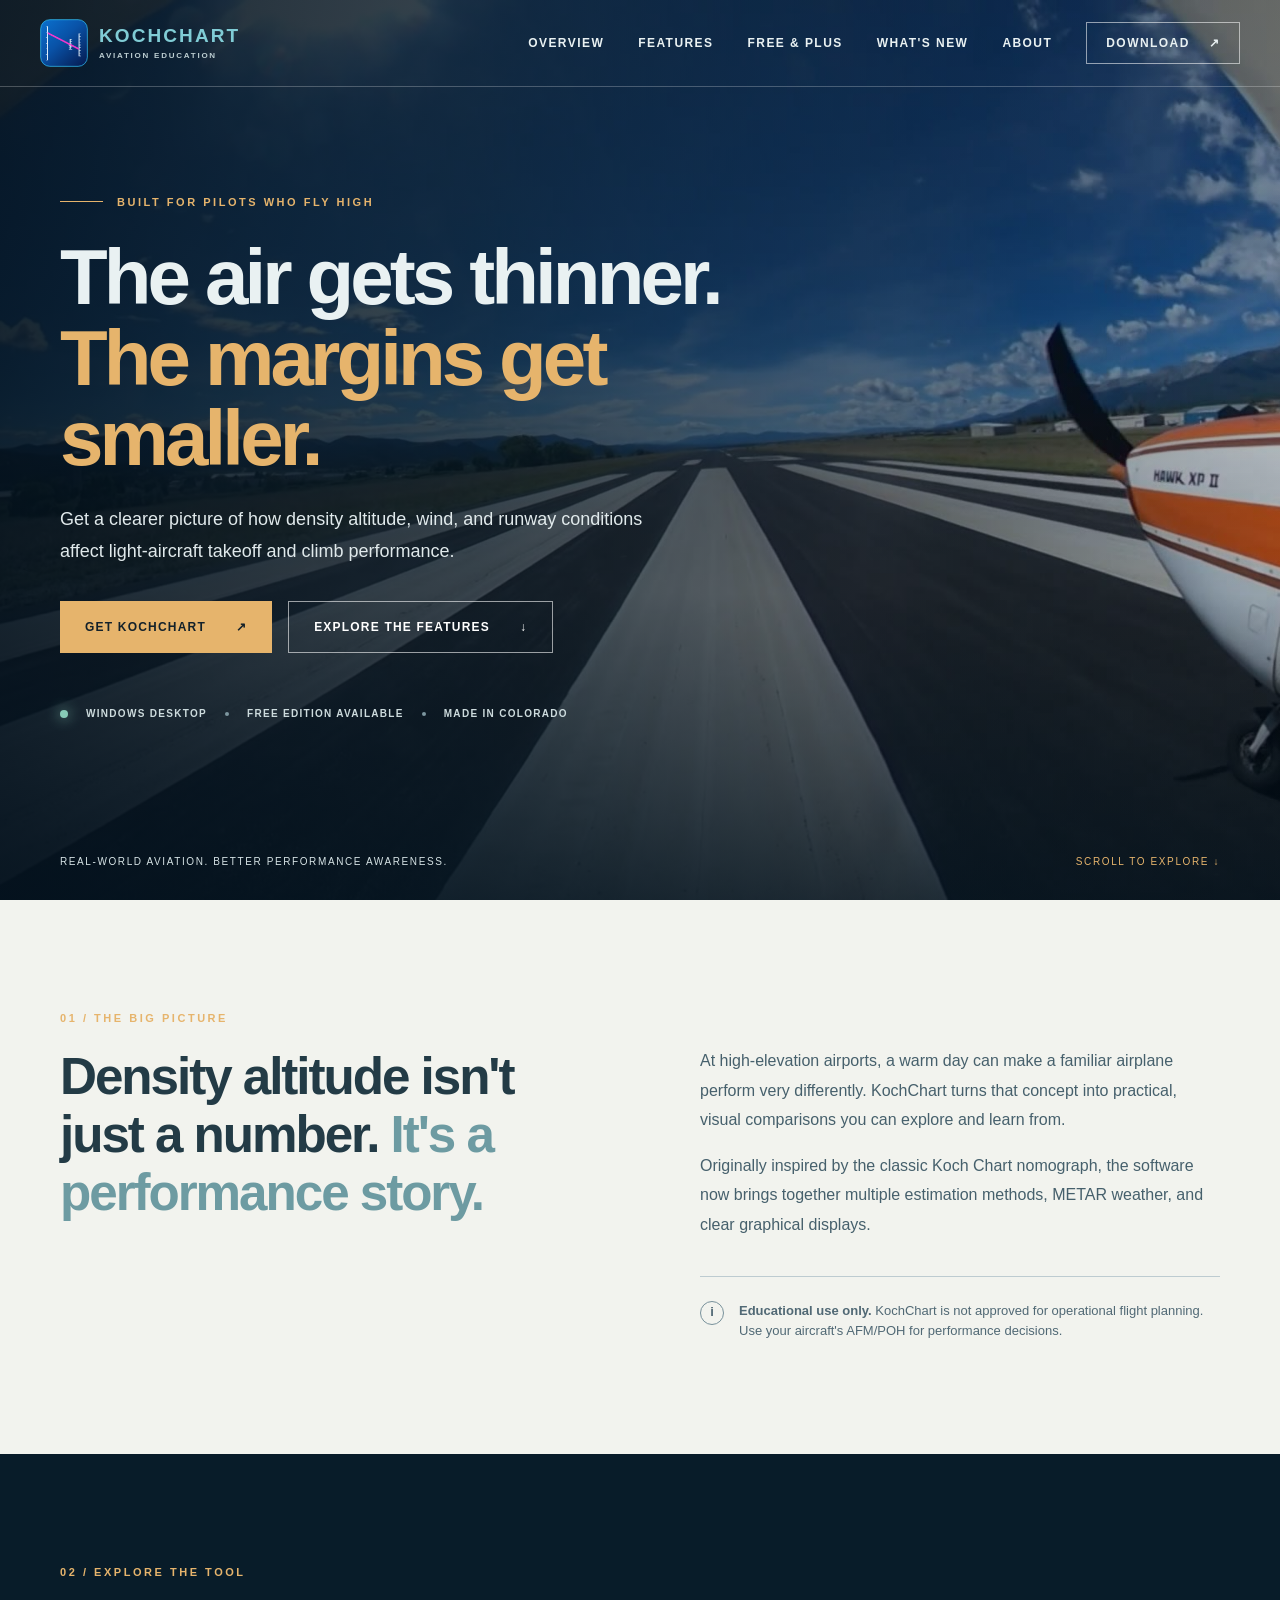
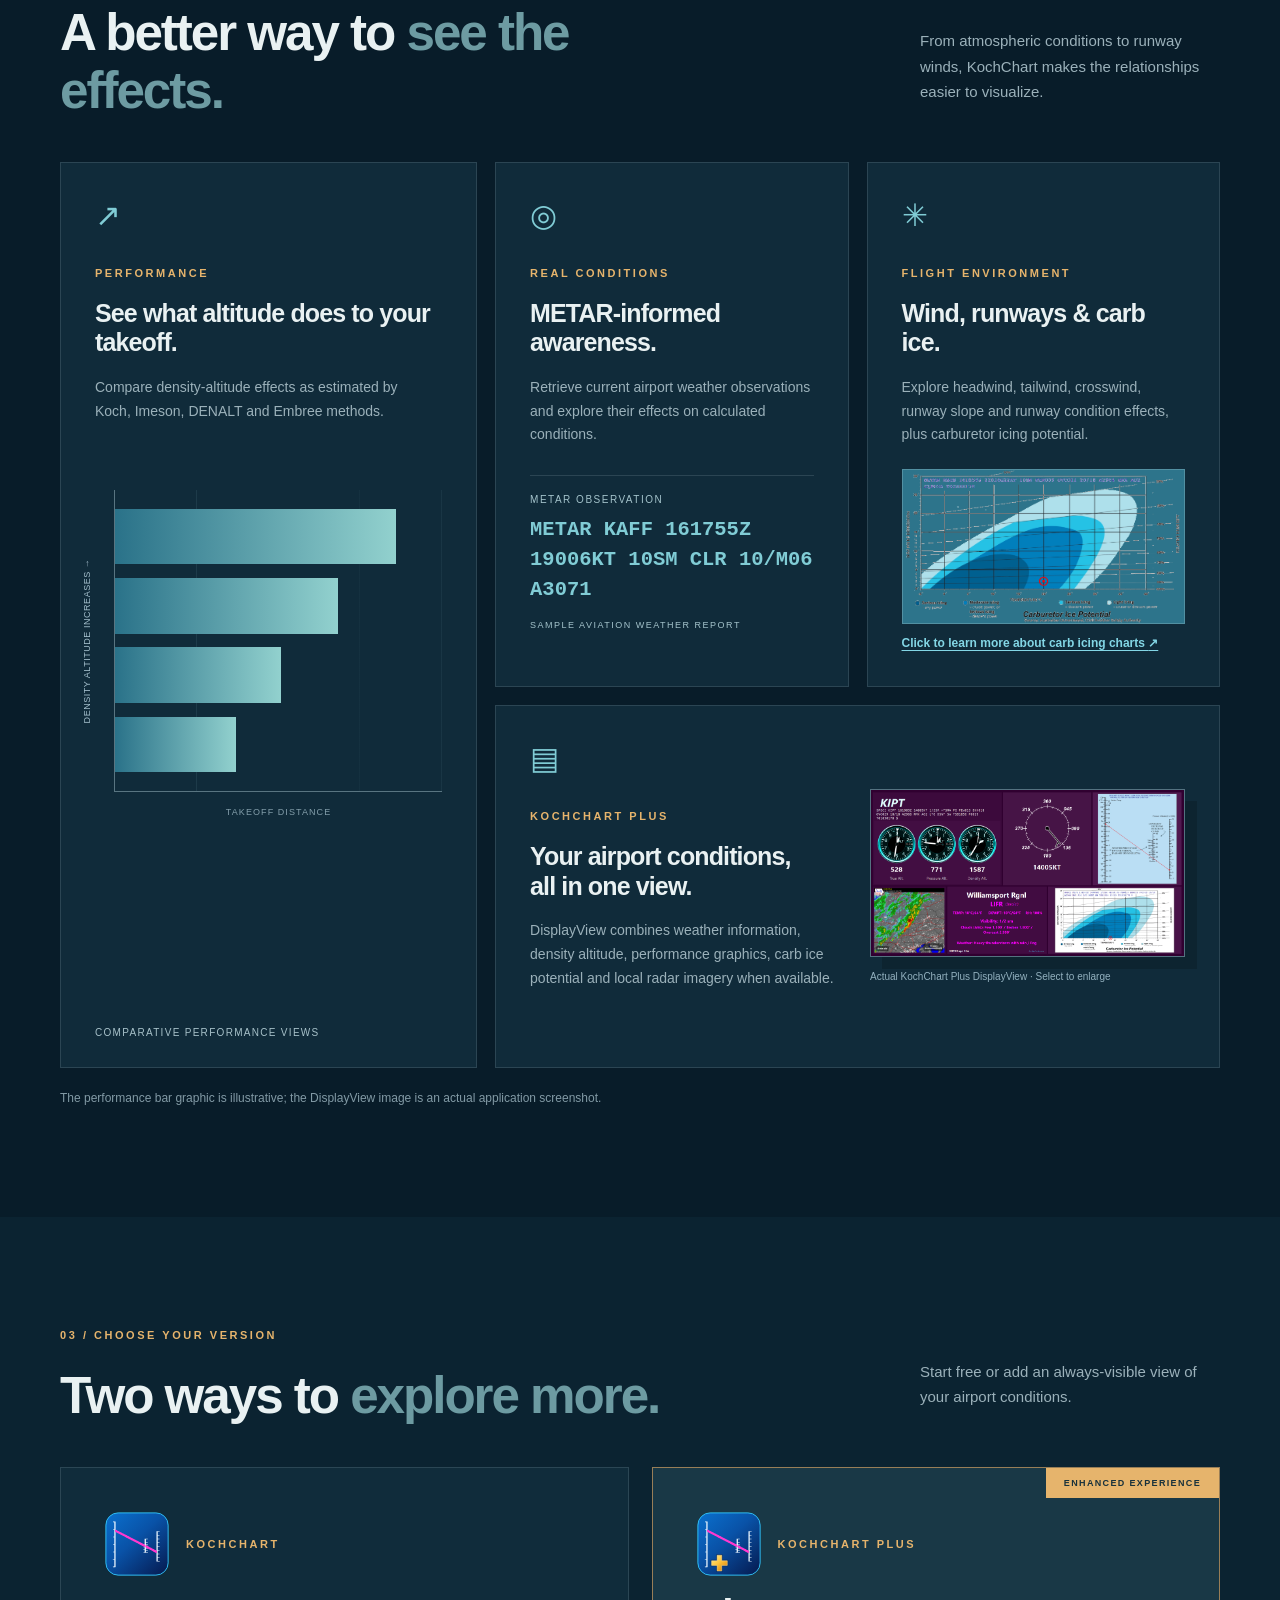
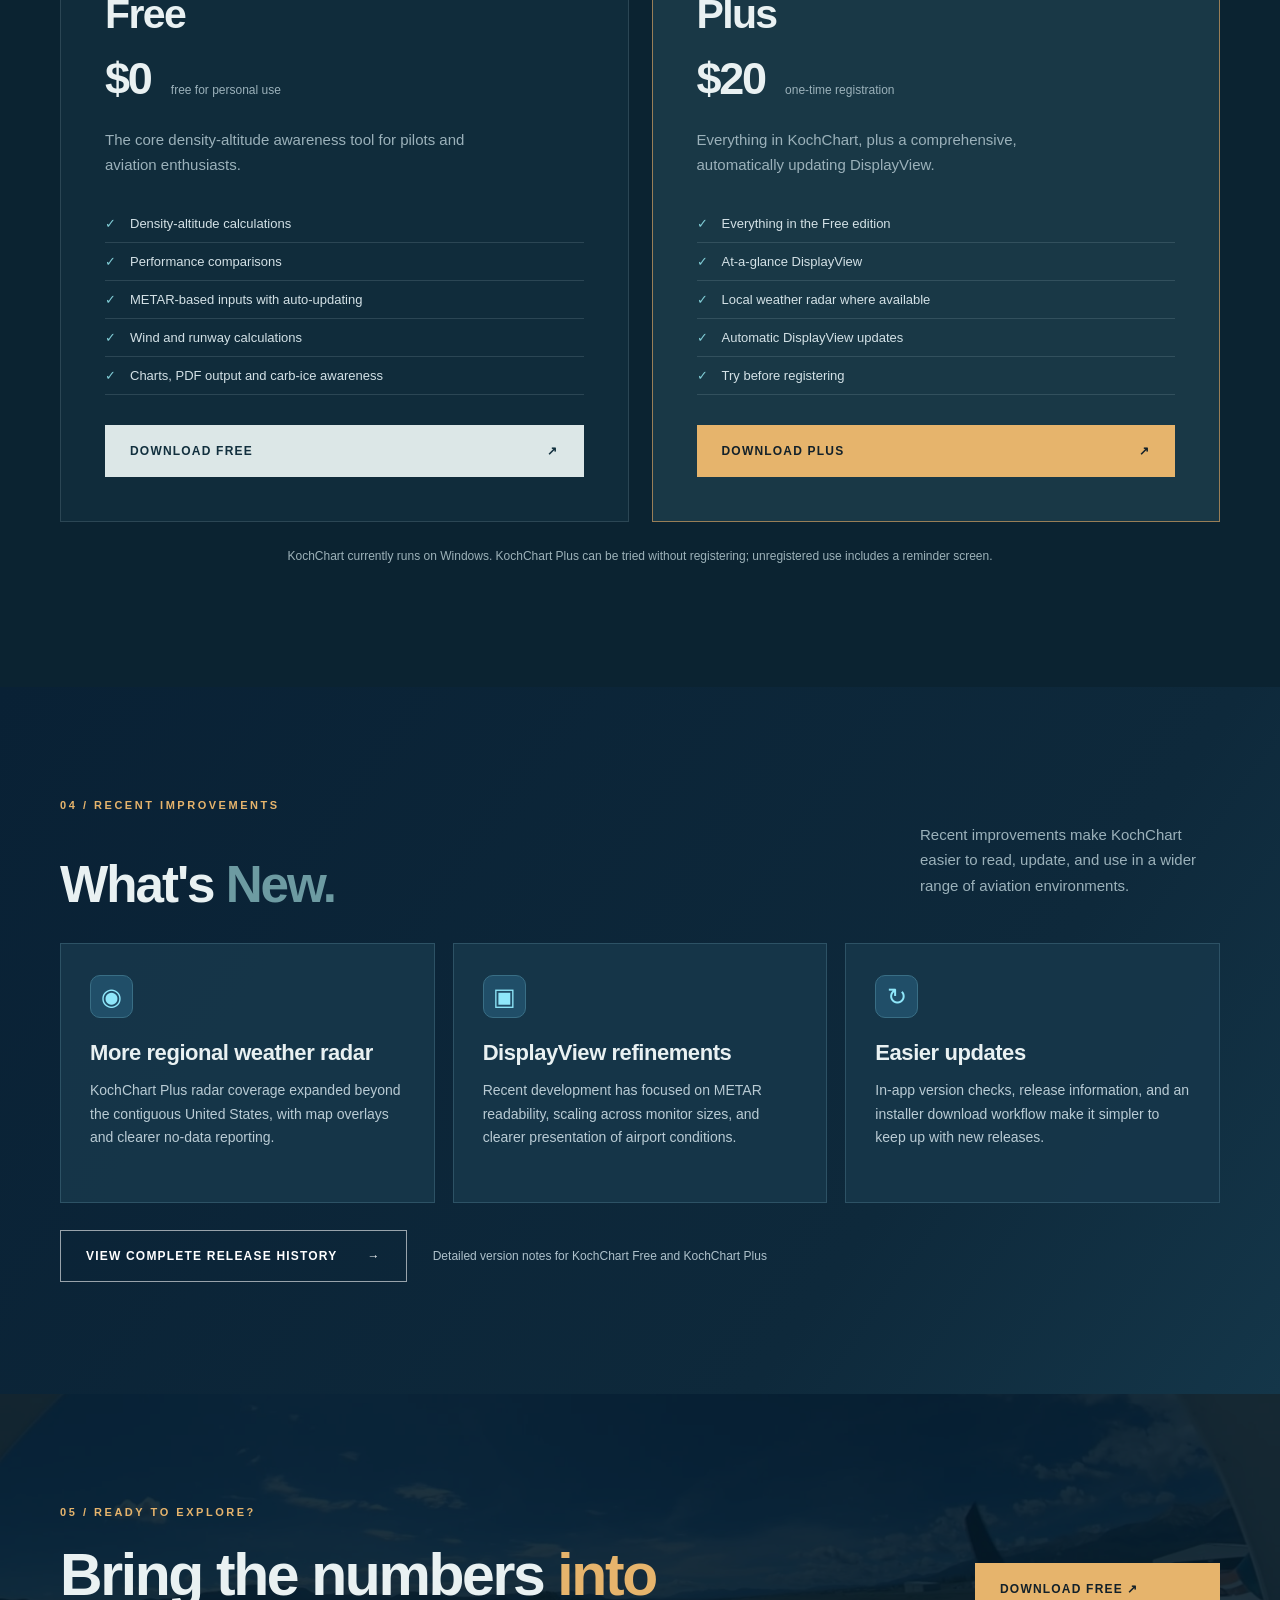
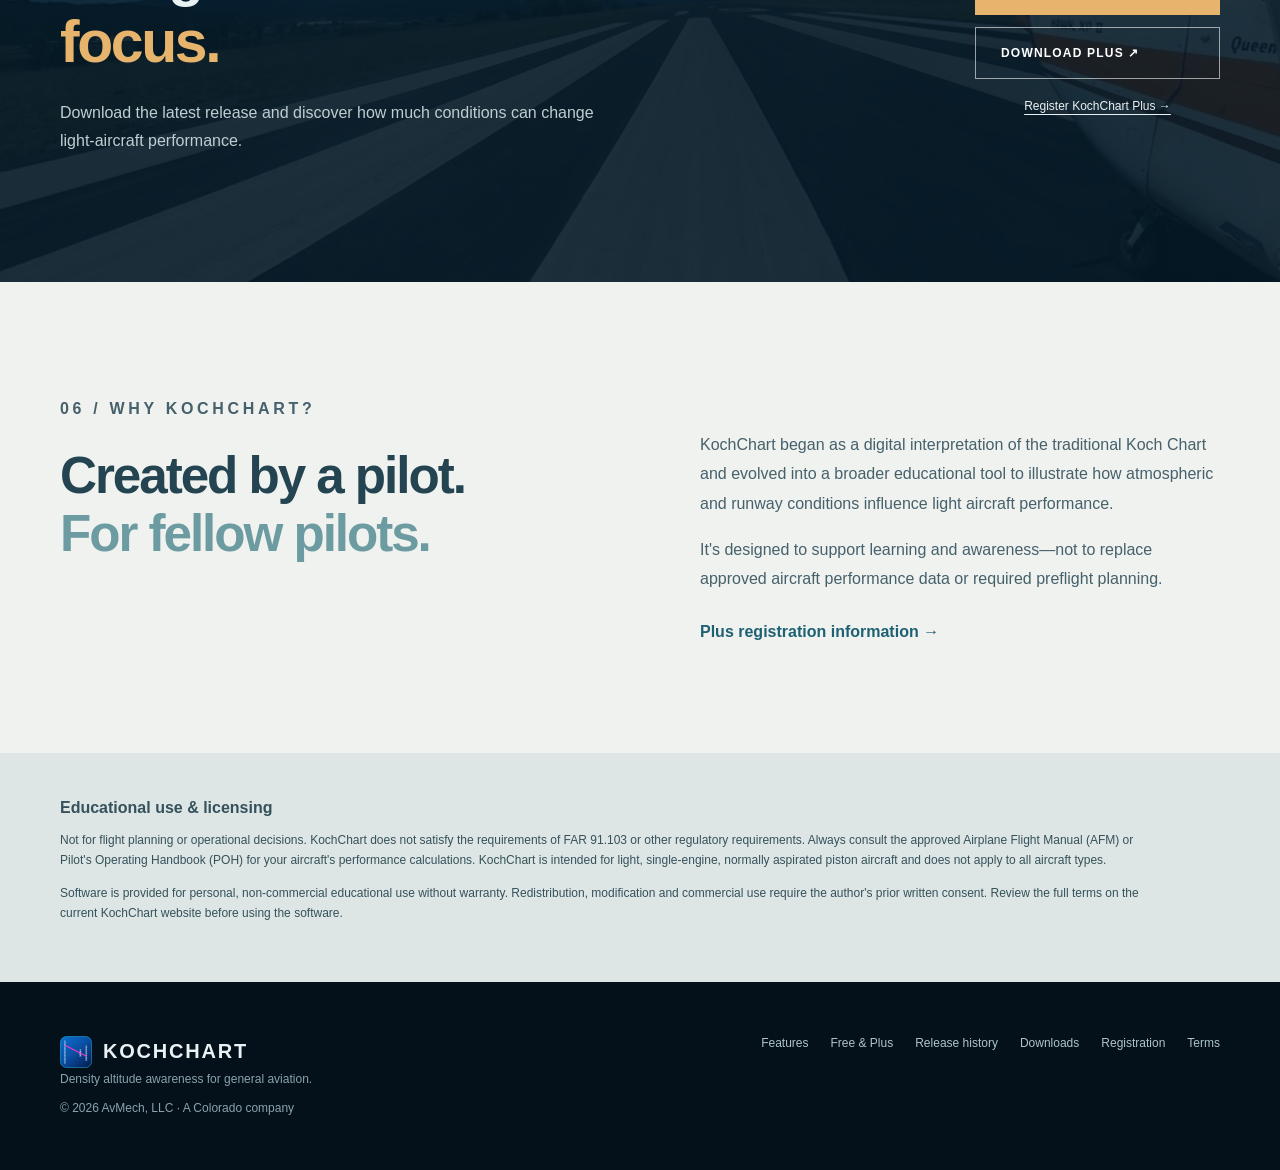
==== commit 00c148a4: "updates to "created by a pilot" section" ====
--- a/index.html
+++ b/index.html
@@ -52,7 +52,7 @@
       </div>
     </section>
     <section class="cta section" id="download"><div class="container cta-inner"><div><p class="overline">05 / READY TO EXPLORE?</p><h2>Bring the numbers <em>into focus.</em></h2><p>Download the latest release and discover how much conditions can change light-aircraft performance.</p></div><div class="cta-buttons"><a class="btn btn-primary" href="https://github.com/MtnFlyer83/AppBinaries/releases" target="_blank" rel="noopener noreferrer">Download Free ↗</a><a class="btn btn-outline" href="https://github.com/MtnFlyer83/KochChart-Plus/releases" target="_blank" rel="noopener noreferrer">Download Plus ↗</a><a class="register-link" href="https://kochchart.com/registration">Register KochChart Plus →</a></div></div></section>
-    <section class="about section" id="about"><div class="container about-grid"><div><p class="overline">06 / WHY KOCHCHART?</p><h2>Created by a pilot.<br><span>For fellow pilots.</span></h2></div><div><p>KochChart began as a digital interpretation of the traditional Koch Chart and evolved into a broader educational tool to illustrate how atmospheric conditions influence light aircraft.</p><p>It's designed to support learning and awareness—not to replace approved aircraft performance data or required preflight planning.</p><a class="text-link" href="https://kochchart.com/registration">Plus registration information →</a></div></div></section>
+    <section class="about section" id="about"><div class="container about-grid"><div><p class="overline">06 / WHY KOCHCHART?</p><h2>Created by a pilot.<br><span>For fellow pilots.</span></h2></div><div><p>KochChart began as a digital interpretation of the traditional Koch Chart and evolved into a broader educational tool to illustrate how atmospheric and runway conditions influence light aircraft performance.</p><p>It's designed to support learning and awareness—not to replace approved aircraft performance data or required preflight planning.</p><a class="text-link" href="https://kochchart.com/registration">Plus registration information →</a></div></div></section>
     <section class="legal section" id="legal"><div class="container"><h2>Educational use & licensing</h2><p>Not for flight planning or operational decisions. KochChart does not satisfy the requirements of FAR 91.103 or other regulatory requirements. Always consult the approved Airplane Flight Manual (AFM) or Pilot's Operating Handbook (POH) for your aircraft's performance calculations. KochChart is intended for light, single-engine, normally aspirated piston aircraft and does not apply to all aircraft types.</p><p>Software is provided for personal, non-commercial educational use without warranty. Redistribution, modification and commercial use require the author's prior written consent. Review the full terms on the current KochChart website before using the software.</p></div></section>
   </main>
   <footer class="footer"><div class="container footer-inner"><div><span class="footer-brand"><img src="images/branding/kochchart.svg" alt="" width="32" height="32"> KOCHCHART</span><p>Density altitude awareness for general aviation.</p><small>© 2026 AvMech, LLC · A Colorado company</small></div><div class="footer-links"><a href="#features">Features</a><a href="#versions">Free & Plus</a><a href="release-history.html">Release history</a><a href="#download">Downloads</a><a href="https://kochchart.com/registration">Registration</a><a href="terms.html">Terms</a></div></div></footer>
